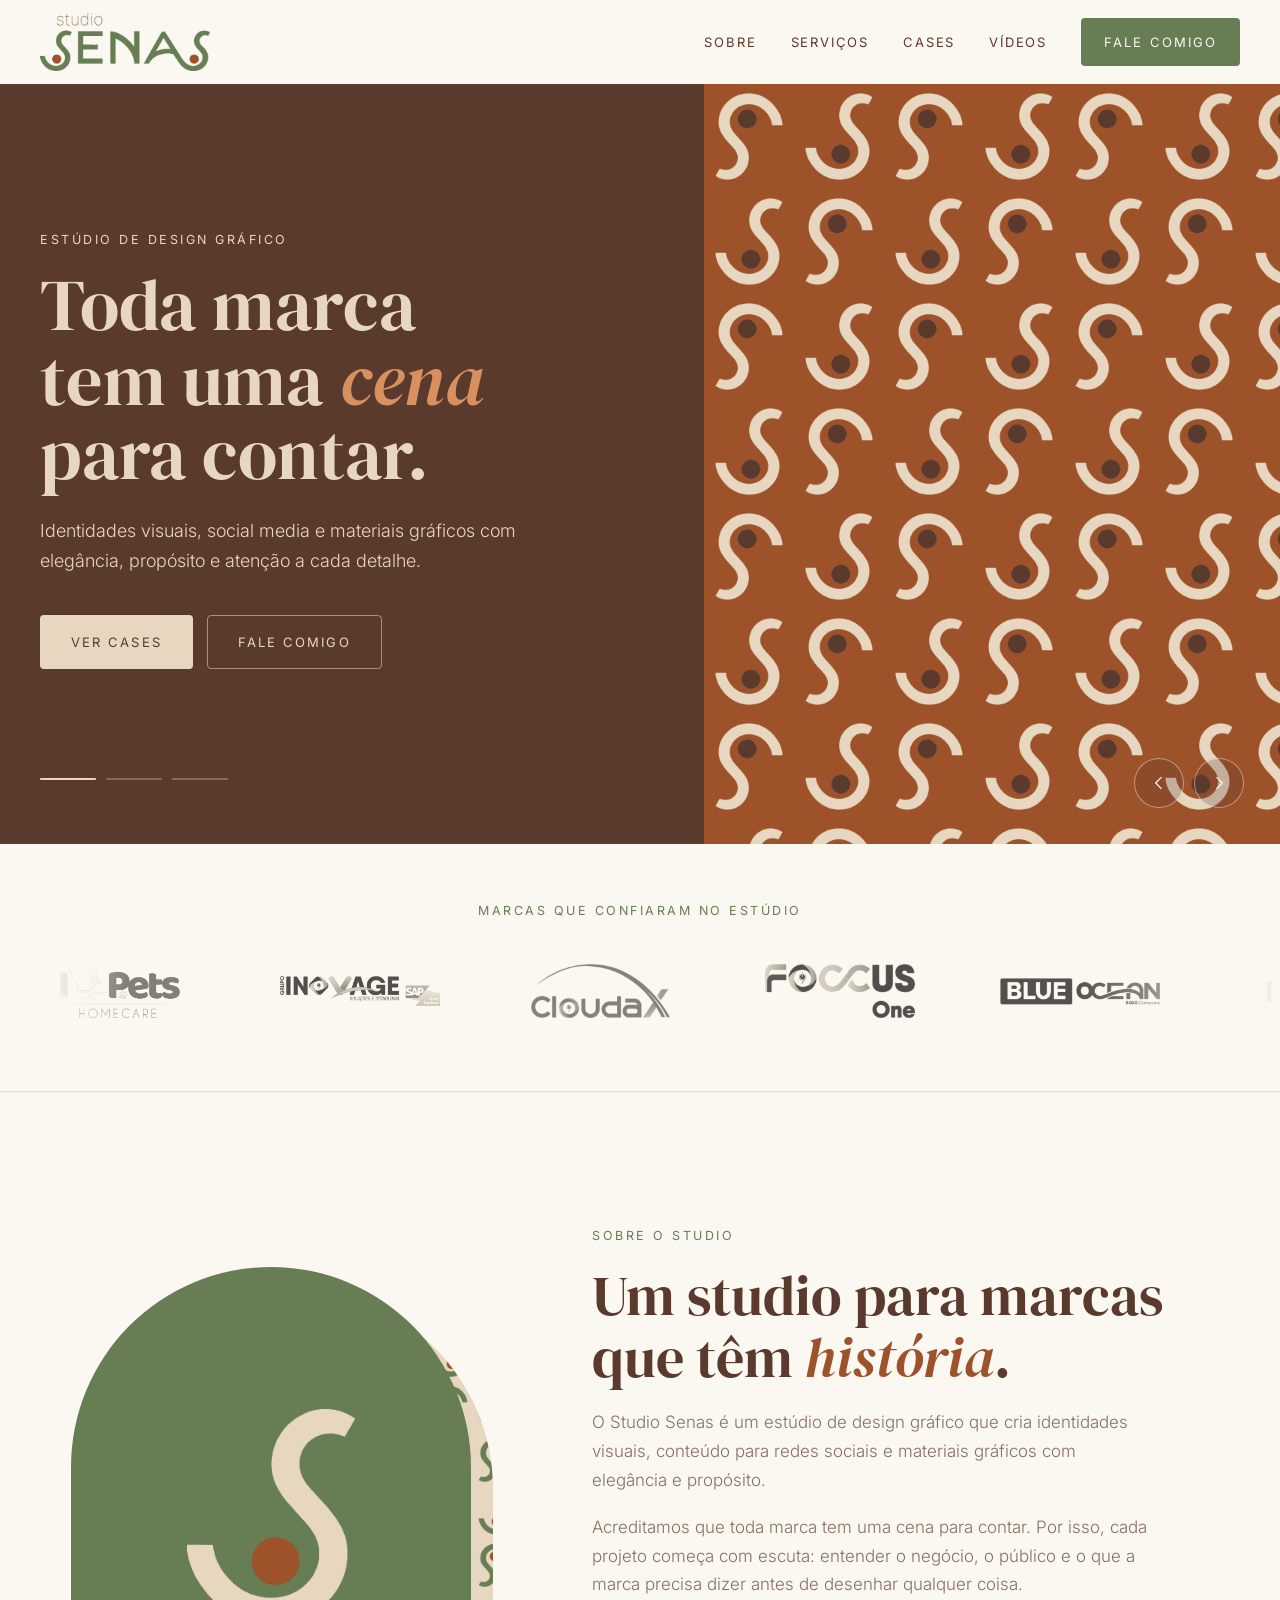
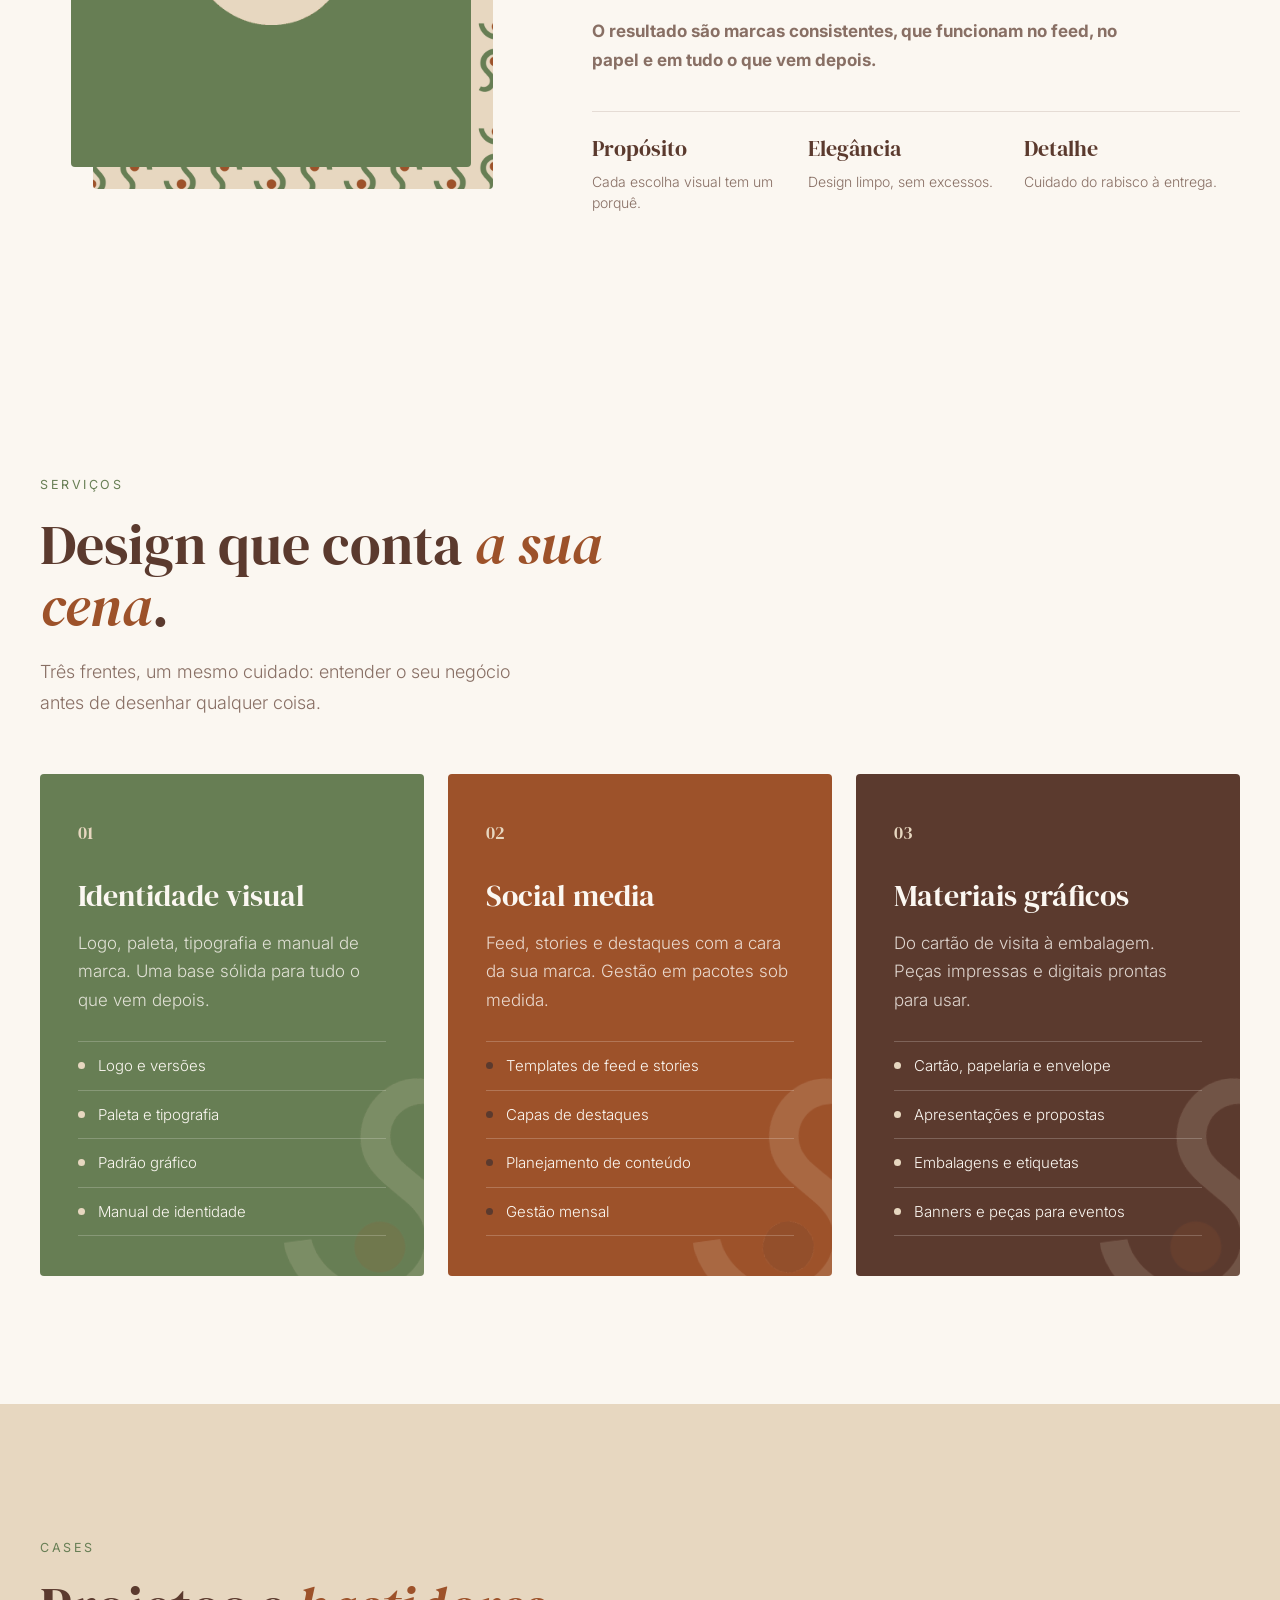
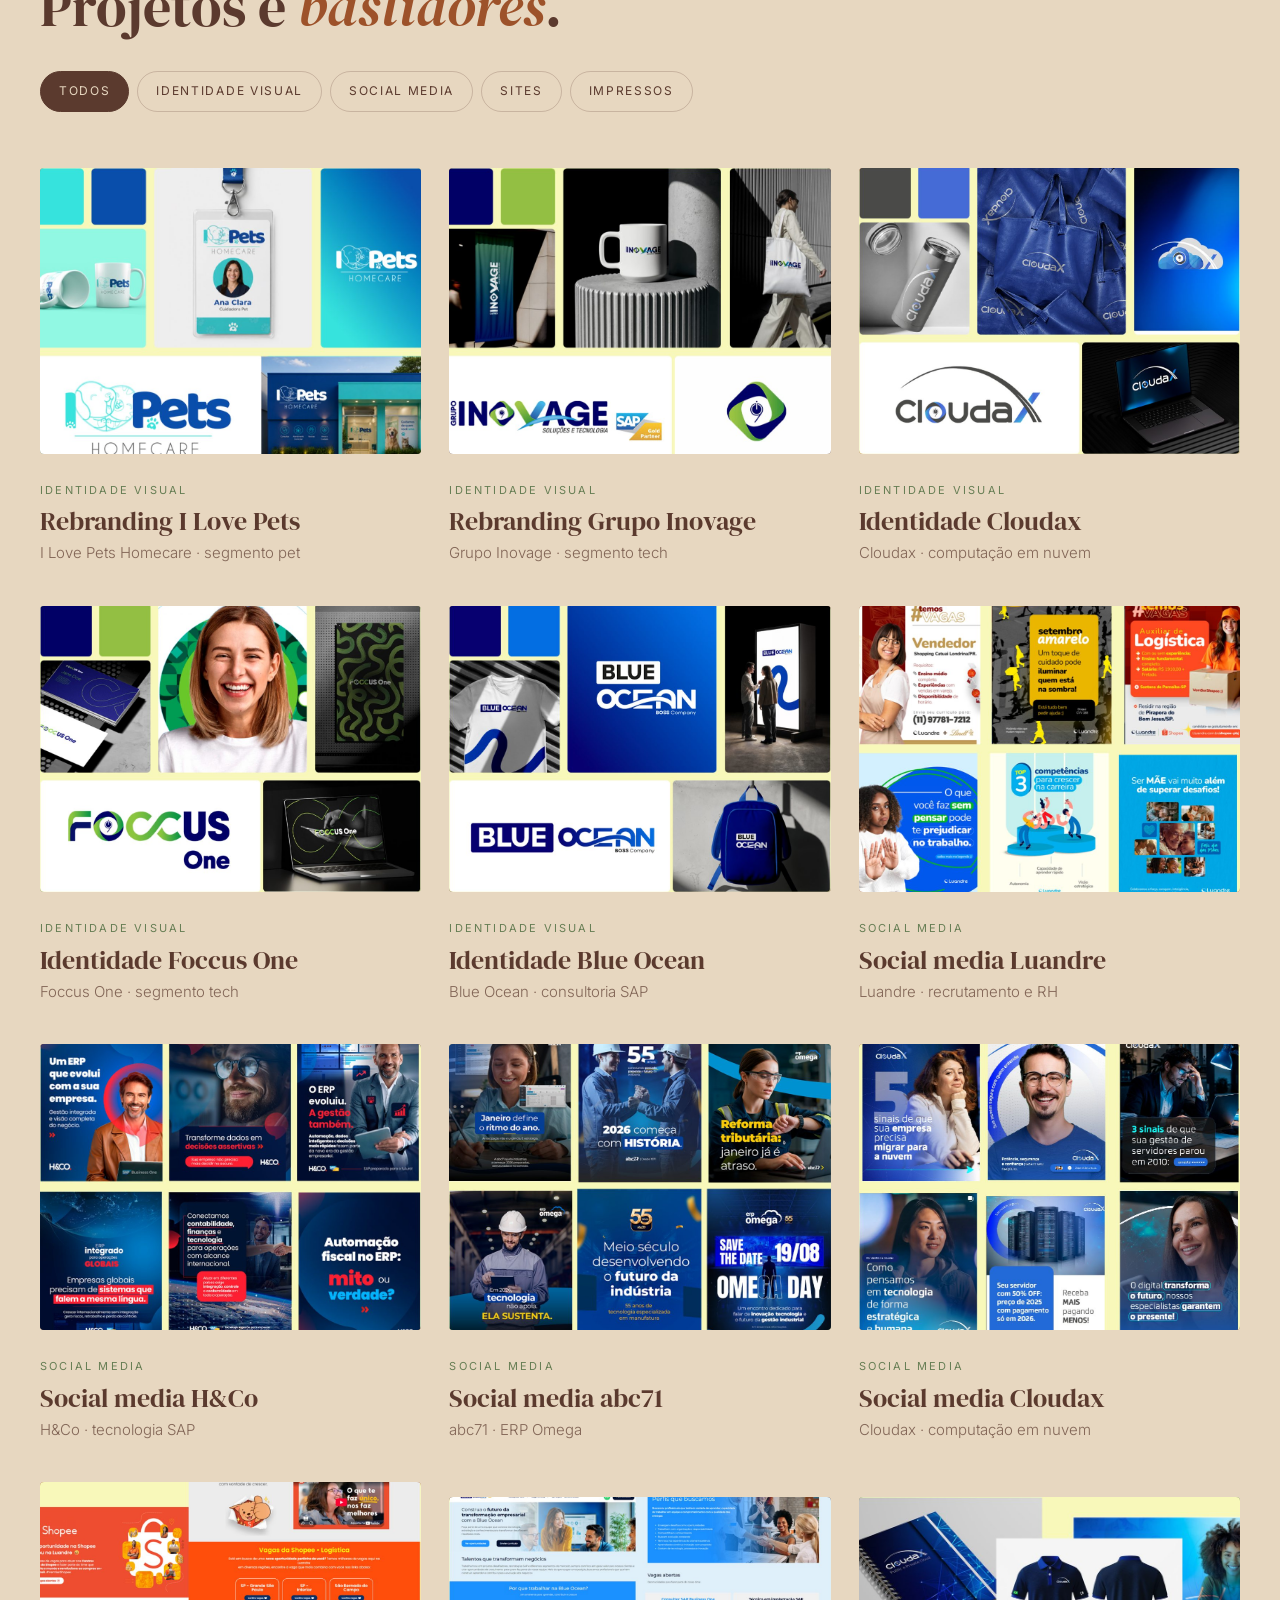
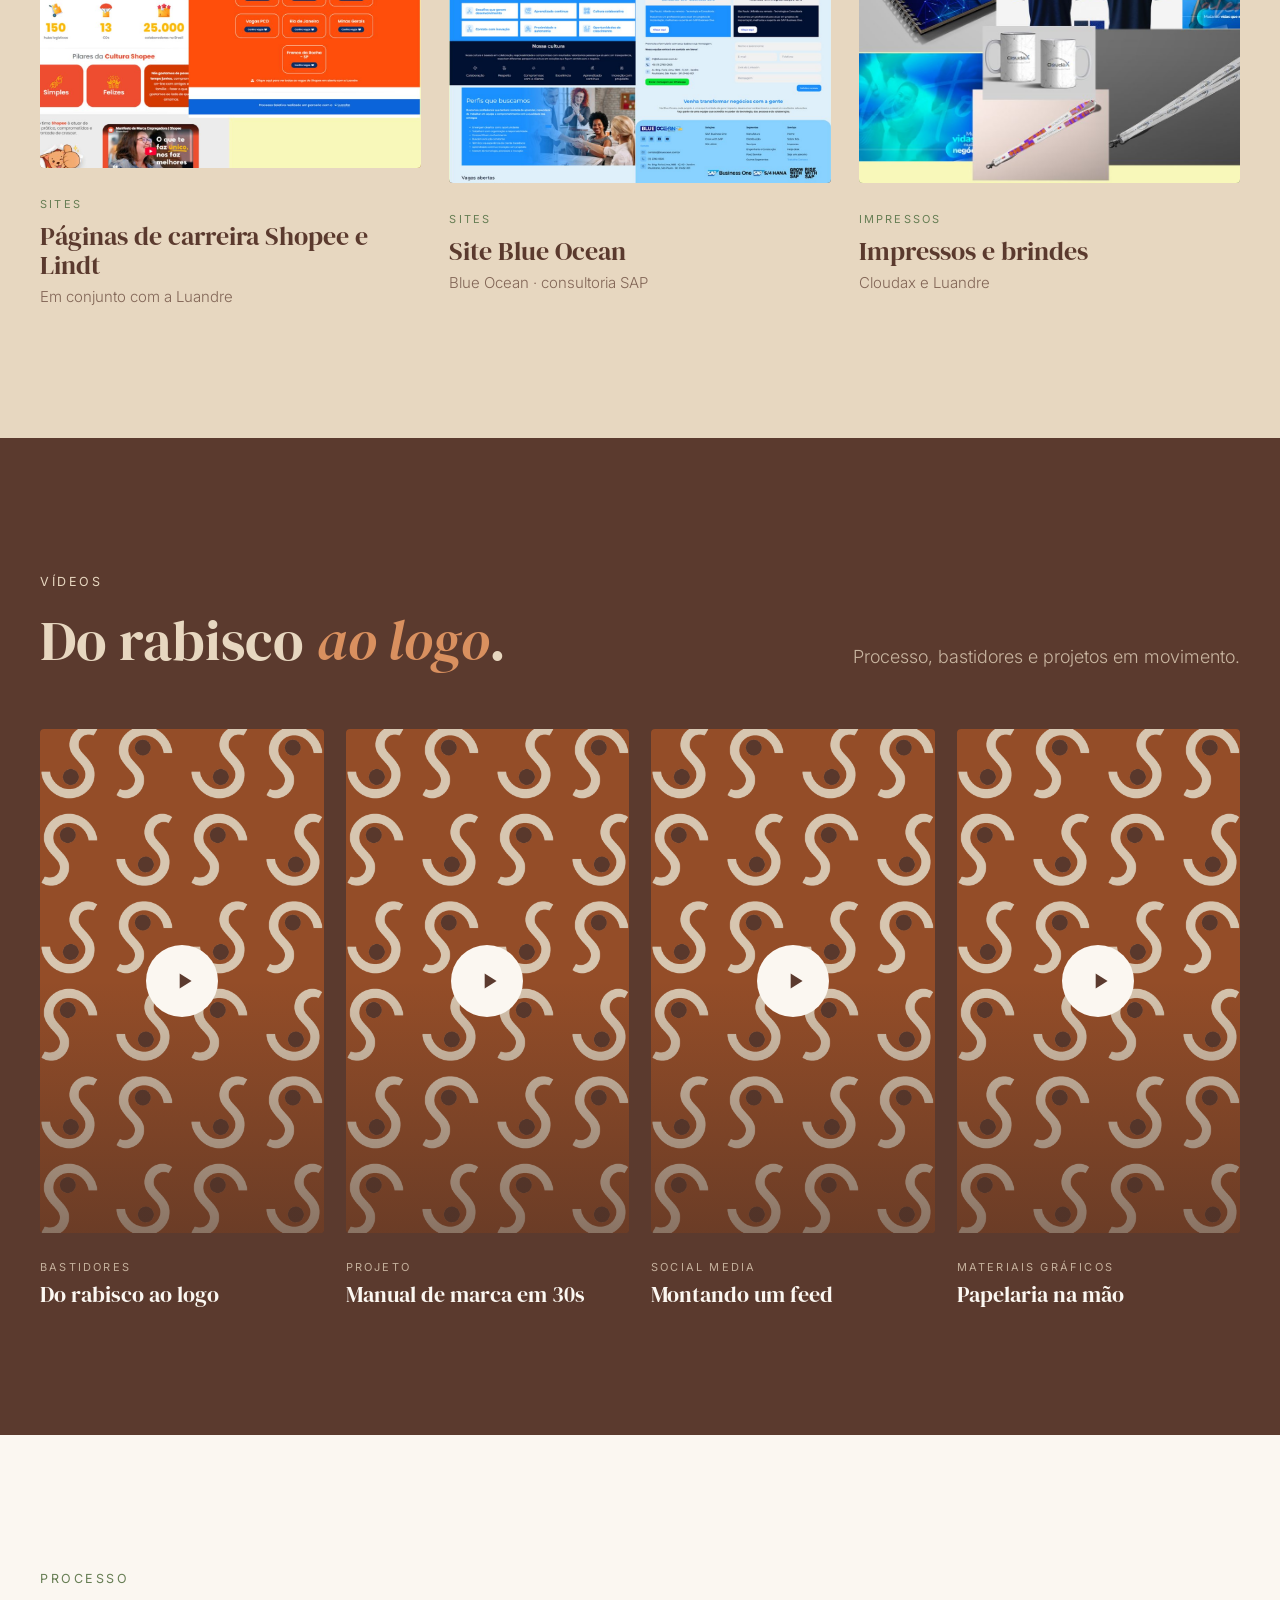
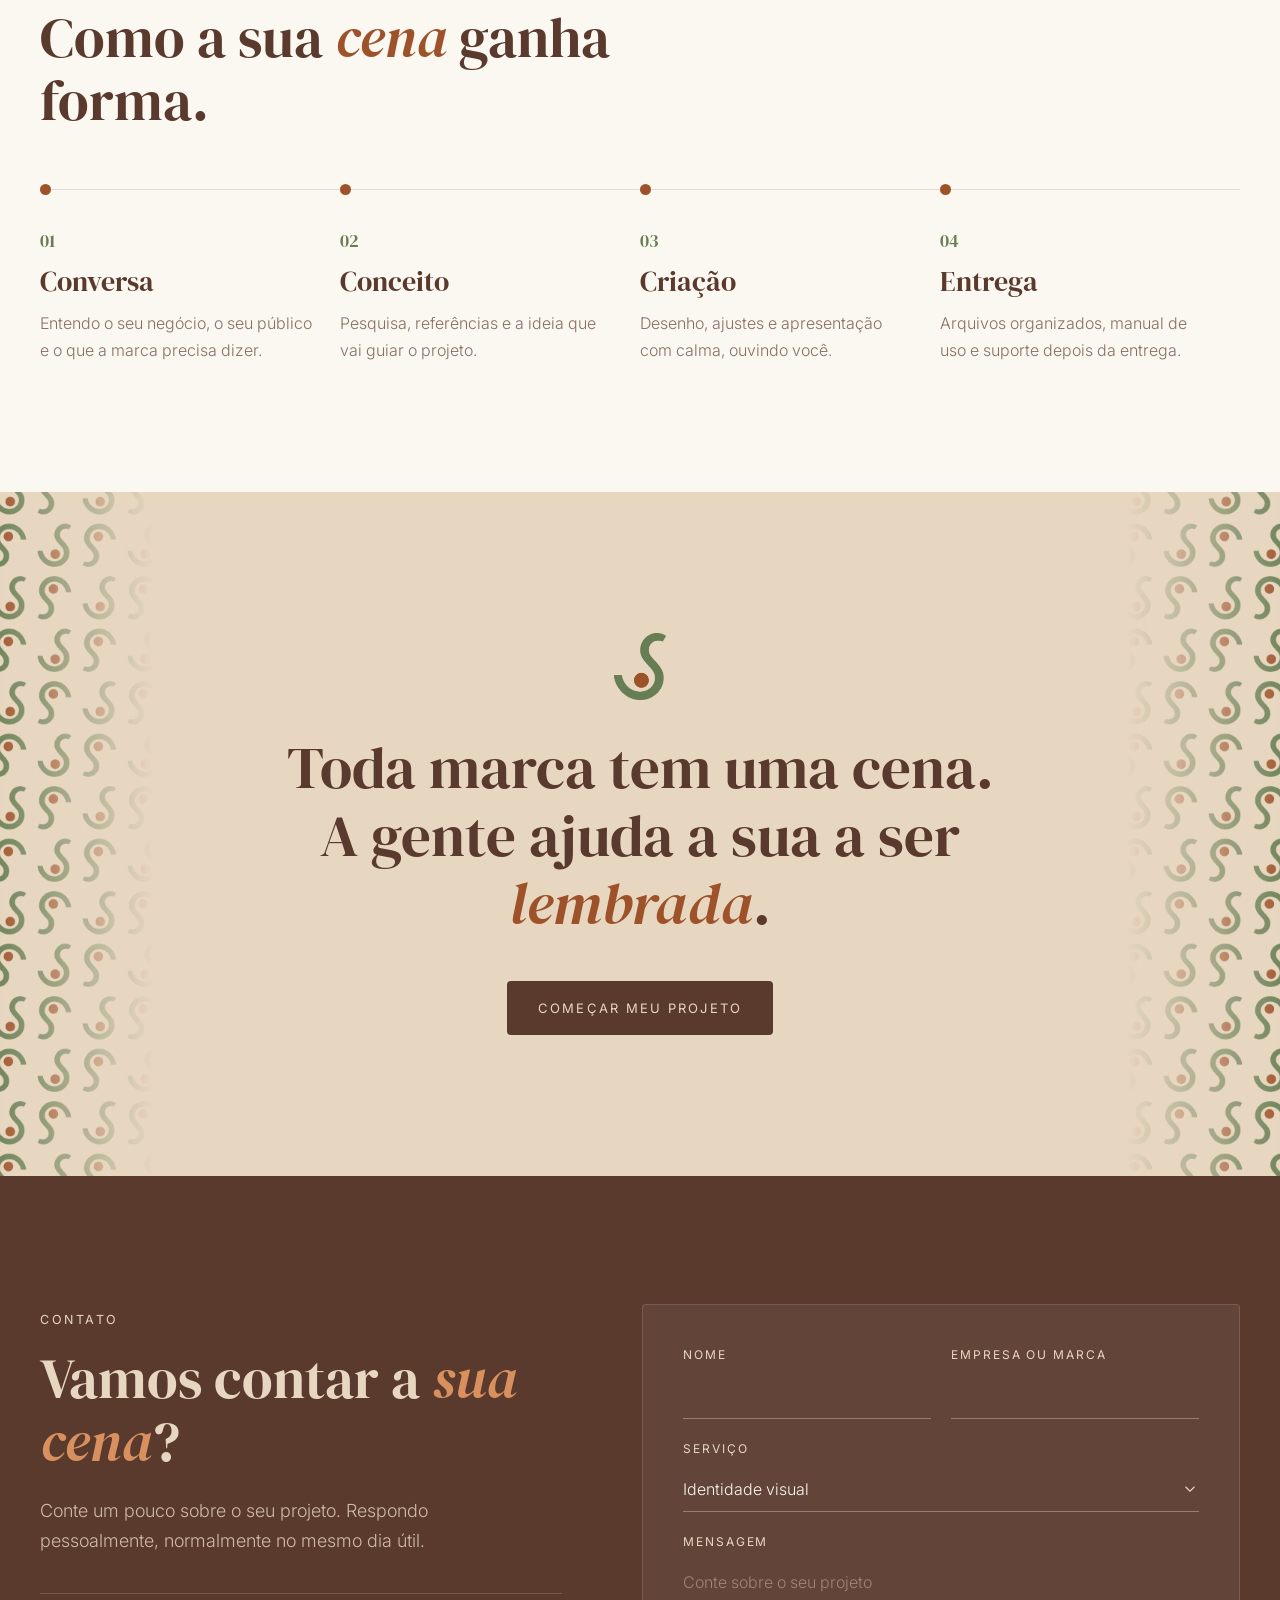
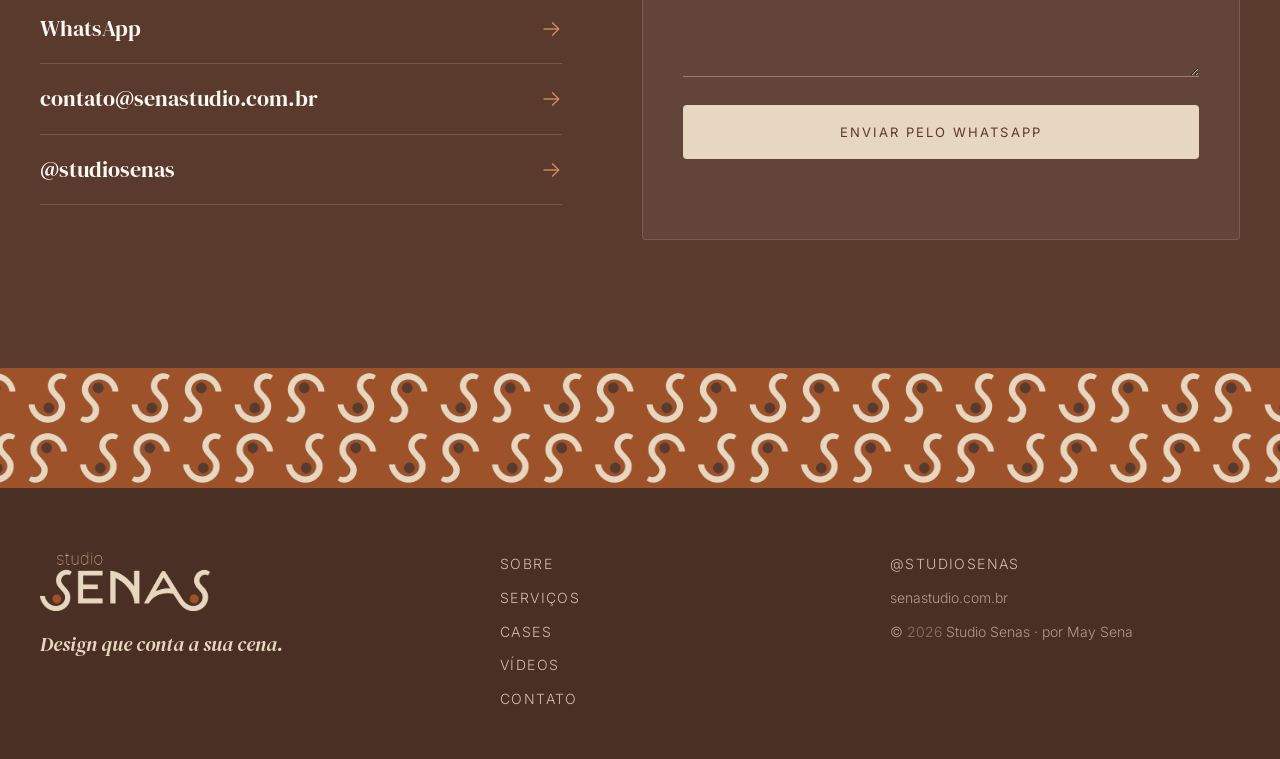
==== index.html @ 3d2cdf1f "Instala Google Tag Manager (GTM-TS42Q63D) Co-Authored-By: Claude Opus 5.5 <noreply@anthropic.com> Cl" ====
<!DOCTYPE html>
<html lang="pt-BR">
<head>
  <!-- Google Tag Manager -->
  <script>(function(w,d,s,l,i){w[l]=w[l]||[];w[l].push({'gtm.start':
  new Date().getTime(),event:'gtm.js'});var f=d.getElementsByTagName(s)[0],
  j=d.createElement(s),dl=l!='dataLayer'?'&l='+l:'';j.async=true;j.src=
  'https://www.googletagmanager.com/gtm.js?id='+i+dl;f.parentNode.insertBefore(j,f);
  })(window,document,'script','dataLayer','GTM-TS42Q63D');</script>
  <!-- End Google Tag Manager -->
  <meta charset="UTF-8">
  <meta name="viewport" content="width=device-width, initial-scale=1.0">
  <title>Studio Senas · Design que conta a sua cena</title>
  <meta name="description" content="Studio Senas é o estúdio de design gráfico de May Sena. Identidade visual, social media e materiais gráficos com elegância e propósito.">
  <meta property="og:title" content="Studio Senas · Design que conta a sua cena">
  <meta property="og:description" content="Identidade visual, social media e materiais gráficos com elegância e propósito.">
  <meta property="og:image" content="assets/img/logo.png">
  <link rel="icon" type="image/png" href="assets/img/favicon.png">
  <link rel="preconnect" href="https://fonts.googleapis.com">
  <link rel="preconnect" href="https://fonts.gstatic.com" crossorigin>
  <link href="https://fonts.googleapis.com/css2?family=DM+Serif+Display:ital@0;1&family=Inter:wght@300;400;500&display=swap" rel="stylesheet">
  <link rel="stylesheet" href="assets/css/style.css">
</head>
<body>
<!-- Google Tag Manager (noscript) -->
<noscript><iframe src="https://www.googletagmanager.com/ns.html?id=GTM-TS42Q63D"
height="0" width="0" style="display:none;visibility:hidden"></iframe></noscript>
<!-- End Google Tag Manager (noscript) -->

<!-- ============ CABEÇALHO ============ -->
<header class="header" id="topo">
  <div class="container header__inner">
    <a href="#inicio" class="header__logo" aria-label="Studio Senas, voltar ao início">
      <img src="assets/img/logo.png" alt="Studio Senas" width="170" height="59">
    </a>
    <nav class="nav" id="nav" aria-label="Menu principal">
      <a href="#sobre">Sobre</a>
      <a href="#servicos">Serviços</a>
      <a href="#cases">Cases</a>
      <a href="#videos">Vídeos</a>
      <a href="#contato" class="btn btn--oliva nav__cta">Fale comigo</a>
    </nav>
    <button class="menu-toggle" id="menuToggle" aria-label="Abrir menu" aria-expanded="false" aria-controls="nav">
      <span></span><span></span><span></span>
    </button>
  </div>
</header>

<main>

<!-- ============ BANNER ROTATIVO ============ -->
<section class="hero" id="inicio" aria-roledescription="carrossel" aria-label="Destaques">
  <div class="hero__track">

    <article class="slide slide--choco is-active" aria-roledescription="slide" aria-label="1 de 3">
      <div class="slide__content">
        <span class="label">Estúdio de design gráfico</span>
        <h1 class="slide__title">Toda marca tem uma <em>cena</em> para contar.</h1>
        <p class="slide__text">Identidades visuais, social media e materiais gráficos com elegância, propósito e atenção a cada detalhe.</p>
        <div class="slide__actions">
          <a href="#cases" class="btn btn--bege">Ver cases</a>
          <a href="#contato" class="btn btn--ghost-light">Fale comigo</a>
        </div>
      </div>
      <!-- Troque o painel por uma imagem: <div class="slide__media"><img src="assets/img/sua-foto.jpg" alt=""></div> -->
      <div class="slide__media slide__media--padrao-ferrugem" aria-hidden="true"></div>
    </article>

    <article class="slide slide--oliva" aria-roledescription="slide" aria-label="2 de 3">
      <div class="slide__content">
        <span class="label">Identidade visual</span>
        <h2 class="slide__title">Marcas com <em>propósito</em>, do rabisco ao logo.</h2>
        <p class="slide__text">Cada escolha visual existe para contar a história do seu negócio.</p>
        <div class="slide__actions">
          <a href="#servicos" class="btn btn--bege">Conheça os serviços</a>
        </div>
      </div>
      <div class="slide__media slide__media--padrao-bege" aria-hidden="true"></div>
    </article>

    <article class="slide slide--bege" aria-roledescription="slide" aria-label="3 de 3">
      <div class="slide__content">
        <span class="label">Agenda aberta</span>
        <h2 class="slide__title">Agenda aberta para <em>novos projetos</em>.</h2>
        <p class="slide__text">Identidade visual · social media · materiais gráficos.</p>
        <div class="slide__actions">
          <a href="#contato" class="btn btn--choco">Quero um orçamento</a>
        </div>
      </div>
      <div class="slide__media slide__media--simbolo" aria-hidden="true">
        <img src="assets/img/simbolo-negativo.png" alt="">
      </div>
    </article>

  </div>

  <button class="hero__arrow hero__arrow--prev" aria-label="Slide anterior">
    <svg viewBox="0 0 24 24"><path d="M15 5l-7 7 7 7"/></svg>
  </button>
  <button class="hero__arrow hero__arrow--next" aria-label="Próximo slide">
    <svg viewBox="0 0 24 24"><path d="M9 5l7 7-7 7"/></svg>
  </button>
  <div class="hero__dots" role="tablist" aria-label="Escolher slide"></div>
</section>

<!-- ============ LOGOS DE CLIENTES ============ -->
<section class="logos" id="clientes" aria-label="Clientes">
  <div class="container">
    <p class="label label--center">Marcas que confiaram no estúdio</p>
  </div>
  <div class="logos__marquee">
    <div class="logos__track" id="logosTrack"></div>
  </div>
</section>

<!-- ============ SOBRE ============ -->
<section class="section about" id="sobre">
  <div class="container about__inner">
    <figure class="about__visual" aria-hidden="true">
      <img src="assets/img/simbolo-negativo.png" alt="">
    </figure>
    <div class="about__text">
      <span class="label">Sobre o studio</span>
      <h2 class="section__title">Um studio para marcas que têm <em>história</em>.</h2>
      <p>O Studio Senas é um estúdio de design gráfico que cria identidades visuais, conteúdo para redes sociais e materiais gráficos com elegância e propósito.</p>
      <p>Acreditamos que toda marca tem uma cena para contar. Por isso, cada projeto começa com escuta: entender o negócio, o público e o que a marca precisa dizer antes de desenhar qualquer coisa.</p>
      <p><b>O resultado são marcas consistentes, que funcionam no feed, no papel e em tudo o que vem depois.</b></p>
      <ul class="about__facts">
        <li><strong>Propósito</strong><span>Cada escolha visual tem um porquê.</span></li>
        <li><strong>Elegância</strong><span>Design limpo, sem excessos.</span></li>
        <li><strong>Detalhe</strong><span>Cuidado do rabisco à entrega.</span></li>
      </ul>
    </div>
  </div>
</section>

<!-- ============ SERVIÇOS ============ -->
<section class="section" id="servicos">
  <div class="container">
    <header class="section__head">
      <span class="label">Serviços</span>
      <h2 class="section__title">Design que conta <em>a sua cena</em>.</h2>
      <p class="section__lead">Três frentes, um mesmo cuidado: entender o seu negócio antes de desenhar qualquer coisa.</p>
    </header>

    <div class="services">
      <article class="service service--oliva">
        <img class="service__symbol" src="assets/img/simbolo-negativo.png" alt="" aria-hidden="true">
        <span class="service__num">01</span>
        <h3>Identidade visual</h3>
        <p>Logo, paleta, tipografia e manual de marca. Uma base sólida para tudo o que vem depois.</p>
        <ul>
          <li>Logo e versões</li>
          <li>Paleta e tipografia</li>
          <li>Padrão gráfico</li>
          <li>Manual de identidade</li>
        </ul>
      </article>
      <article class="service service--ferrugem">
        <img class="service__symbol" src="assets/img/simbolo-ferrugem.png" alt="" aria-hidden="true">
        <span class="service__num">02</span>
        <h3>Social media</h3>
        <p>Feed, stories e destaques com a cara da sua marca. Gestão em pacotes sob medida.</p>
        <ul>
          <li>Templates de feed e stories</li>
          <li>Capas de destaques</li>
          <li>Planejamento de conteúdo</li>
          <li>Gestão mensal</li>
        </ul>
      </article>
      <article class="service service--choco">
        <img class="service__symbol" src="assets/img/simbolo-negativo.png" alt="" aria-hidden="true">
        <span class="service__num">03</span>
        <h3>Materiais gráficos</h3>
        <p>Do cartão de visita à embalagem. Peças impressas e digitais prontas para usar.</p>
        <ul>
          <li>Cartão, papelaria e envelope</li>
          <li>Apresentações e propostas</li>
          <li>Embalagens e etiquetas</li>
          <li>Banners e peças para eventos</li>
        </ul>
      </article>
    </div>
  </div>
</section>

<!-- ============ CASES ============ -->
<section class="section section--bege" id="cases">
  <div class="container">
    <header class="section__head section__head--split">
      <div>
        <span class="label">Cases</span>
        <h2 class="section__title">Projetos e <em>bastidores</em>.</h2>
      </div>
      <div class="filters" id="caseFilters" role="tablist" aria-label="Filtrar cases"></div>
    </header>
    <div class="cases" id="casesGrid"></div>
  </div>
</section>

<!-- ============ VÍDEOS ============ -->
<section class="section section--choco" id="videos">
  <div class="container">
    <header class="section__head section__head--split">
      <div>
        <span class="label label--light">Vídeos</span>
        <h2 class="section__title">Do rabisco <em>ao logo</em>.</h2>
      </div>
      <p class="section__lead">Processo, bastidores e projetos em movimento.</p>
    </header>
    <div class="videos" id="videosGrid"></div>
  </div>
</section>

<!-- ============ PROCESSO ============ -->
<section class="section" id="processo">
  <div class="container">
    <header class="section__head">
      <span class="label">Processo</span>
      <h2 class="section__title">Como a sua <em>cena</em> ganha forma.</h2>
    </header>
    <ol class="steps">
      <li><span>01</span><h3>Conversa</h3><p>Entendo o seu negócio, o seu público e o que a marca precisa dizer.</p></li>
      <li><span>02</span><h3>Conceito</h3><p>Pesquisa, referências e a ideia que vai guiar o projeto.</p></li>
      <li><span>03</span><h3>Criação</h3><p>Desenho, ajustes e apresentação com calma, ouvindo você.</p></li>
      <li><span>04</span><h3>Entrega</h3><p>Arquivos organizados, manual de uso e suporte depois da entrega.</p></li>
    </ol>
  </div>
</section>

<!-- ============ MANIFESTO ============ -->
<!-- Depoimentos: quando tiver, preencha DEPOIMENTOS em conteudo.js e peça para reativar a seção. -->
<section class="manifesto" id="manifesto">
  <div class="container manifesto__inner">
    <img class="manifesto__symbol" src="assets/img/simbolo.png" alt="" aria-hidden="true">
    <p class="manifesto__quote">Toda marca tem uma cena.<br>A gente ajuda a sua a ser <em>lembrada</em>.</p>
    <a href="#contato" class="btn btn--choco">Começar meu projeto</a>
  </div>
</section>

<!-- ============ CONTATO ============ -->
<section class="contact" id="contato">
  <div class="container contact__inner">
    <div class="contact__text">
      <span class="label label--light">Contato</span>
      <h2 class="section__title">Vamos contar a <em>sua cena</em>?</h2>
      <p>Conte um pouco sobre o seu projeto. Respondo pessoalmente, normalmente no mesmo dia útil.</p>
      <ul class="contact__list">
        <li><a href="#" data-whatsapp-link>WhatsApp</a></li>
        <li><a href="mailto:contato@senastudio.com.br">contato@senastudio.com.br</a></li>
        <li><a href="https://instagram.com/studiosenas" target="_blank" rel="noopener">@studiosenas</a></li>
      </ul>
    </div>
    <form class="form" id="contactForm" novalidate>
      <div class="form__row">
        <label>Nome<input type="text" name="nome" required autocomplete="name"></label>
        <label>Empresa ou marca<input type="text" name="empresa" autocomplete="organization"></label>
      </div>
      <label>Serviço
        <select name="servico">
          <option>Identidade visual</option>
          <option>Social media</option>
          <option>Materiais gráficos</option>
          <option>Ainda não sei</option>
        </select>
      </label>
      <label>Mensagem<textarea name="mensagem" rows="4" required placeholder="Conte sobre o seu projeto"></textarea></label>
      <button type="submit" class="btn btn--bege btn--full">Enviar pelo WhatsApp</button>
      <p class="form__note" id="formNote" role="status"></p>
    </form>
  </div>
</section>

</main>

<div class="pattern-band" aria-hidden="true"></div>

<!-- ============ RODAPÉ ============ -->
<footer class="footer">
  <div class="container footer__inner">
    <div class="footer__brand">
      <img src="assets/img/logo-negativo.png" alt="Studio Senas" width="170" height="59">
      <p><em>Design que conta a sua cena.</em></p>
    </div>
    <nav class="footer__nav" aria-label="Rodapé">
      <a href="#sobre">Sobre</a>
      <a href="#servicos">Serviços</a>
      <a href="#cases">Cases</a>
      <a href="#videos">Vídeos</a>
      <a href="#contato">Contato</a>
    </nav>
    <div class="footer__info">
      <a href="https://instagram.com/studiosenas" target="_blank" rel="noopener">@studiosenas</a>
      <span>senastudio.com.br</span>
      <span>© <span id="ano">2026</span> Studio Senas · por May Sena</span>
    </div>
  </div>
</footer>

<!-- Botão flutuante -->
<a href="#" class="float-wa" data-whatsapp-link aria-label="Conversar pelo WhatsApp">
  <svg viewBox="0 0 24 24"><path d="M4 20l1.3-3.9A8 8 0 1 1 8 19.1L4 20z"/></svg>
</a>

<!-- Modal (cases e vídeos) -->
<div class="modal" id="modal" aria-hidden="true" role="dialog" aria-modal="true" aria-labelledby="modalTitle">
  <div class="modal__backdrop" data-close></div>
  <div class="modal__box" id="modalBox">
    <button class="modal__close" data-close aria-label="Fechar">
      <svg viewBox="0 0 24 24"><path d="M6 6l12 12M18 6L6 18"/></svg>
    </button>
    <div class="modal__body" id="modalBody"></div>
  </div>
</div>

<script src="assets/js/conteudo.js"></script>
<script src="assets/js/main.js"></script>
</body>
</html>
---- assets/css/style.css ----
/* ==========================================================
   STUDIO SENAS · estilos
   Paleta e tipografia do manual de identidade visual
   ========================================================== */
:root {
  --oliva: #677E54;
  --oliva-esc: #566b45;
  --choco: #5B3A2E;
  --choco-esc: #4a2f25;
  --bege: #E7D7C0;
  --ferrugem: #9D522A;
  --offwhite: #FBF7F1;
  --texto: #5B3A2E;
  --texto-suave: rgba(91, 58, 46, .72);
  --linha: rgba(91, 58, 46, .14);

  --serif: 'DM Serif Display', Georgia, serif;
  --sans: 'Inter', Helvetica, Arial, sans-serif;

  --header-h: 84px;
  --radius: 4px;
  --ease: cubic-bezier(.22, .61, .36, 1);
}

*, *::before, *::after { box-sizing: border-box; }
html { scroll-behavior: smooth; scroll-padding-top: var(--header-h); }
@media (prefers-reduced-motion: reduce) { html { scroll-behavior: auto; } }

body {
  margin: 0;
  font-family: var(--sans);
  font-weight: 300;
  font-size: 17px;
  line-height: 1.7;
  color: var(--texto);
  background: var(--offwhite);
  -webkit-font-smoothing: antialiased;
}
body.menu-open, body.modal-open { overflow: hidden; }

img { max-width: 100%; display: block; }
a { color: inherit; }
button { font: inherit; color: inherit; cursor: pointer; }
h1, h2, h3, h4 { font-family: var(--serif); font-weight: 400; line-height: 1.12; margin: 0; }
em { font-family: var(--serif); font-style: italic; }
p { margin: 0; }
:focus-visible { outline: 2px solid var(--ferrugem); outline-offset: 3px; }

.container { width: min(1200px, 100% - 48px); margin-inline: auto; }

/* ---------- Rótulo ---------- */
.label {
  display: inline-block;
  font-family: var(--sans);
  font-weight: 400;
  font-size: 12.5px;
  letter-spacing: .2em;
  text-transform: uppercase;
  color: var(--oliva);
  margin-bottom: 18px;
}
.label--light { color: var(--bege); }
.label--center { display: block; text-align: center; }

/* ---------- Botões ---------- */
.btn {
  display: inline-flex; align-items: center; justify-content: center; gap: 8px;
  padding: 15px 30px;
  border: 1px solid transparent;
  border-radius: var(--radius);
  font-family: var(--sans); font-weight: 400; font-size: 13px;
  letter-spacing: .16em; text-transform: uppercase; text-decoration: none;
  transition: background .25s var(--ease), color .25s var(--ease), border-color .25s var(--ease), transform .25s var(--ease);
  white-space: nowrap;
}
.btn:hover { transform: translateY(-2px); }
.btn--oliva { background: var(--oliva); color: var(--offwhite); }
.btn--oliva:hover { background: var(--oliva-esc); }
.btn--bege { background: var(--bege); color: var(--choco); }
.btn--bege:hover { background: var(--offwhite); }
.btn--choco { background: var(--choco); color: var(--bege); }
.btn--choco:hover { background: var(--choco-esc); }
.btn--ghost-light { border-color: rgba(231, 215, 192, .55); color: var(--bege); background: transparent; }
.btn--ghost-light:hover { border-color: var(--bege); background: rgba(231, 215, 192, .08); }
.btn--line { border-color: var(--linha); background: transparent; color: var(--choco); }
.btn--line:hover { border-color: var(--choco); }
.btn--full { width: 100%; }

.round-btn {
  width: 50px; height: 50px; border-radius: 50%;
  border: 1px solid var(--linha); background: transparent;
  display: grid; place-items: center;
  transition: background .25s, border-color .25s, color .25s;
}
.round-btn svg { width: 20px; height: 20px; fill: none; stroke: currentColor; stroke-width: 1.5; }
.round-btn:hover { background: var(--choco); color: var(--bege); border-color: var(--choco); }

/* ==========================================================
   CABEÇALHO
   ========================================================== */
.header {
  position: sticky; top: 0; z-index: 50;
  background: rgba(251, 247, 241, .94);
  backdrop-filter: blur(10px);
  -webkit-backdrop-filter: blur(10px);
  transition: box-shadow .3s var(--ease);
}
.header.is-scrolled { box-shadow: 0 1px 0 var(--linha); }
.header__inner { height: var(--header-h); display: flex; align-items: center; justify-content: space-between; gap: 24px; }
.header__logo img { width: 170px; height: auto; }

.nav { display: flex; align-items: center; gap: 34px; }
.nav a:not(.btn) {
  font-size: 13px; font-weight: 400; letter-spacing: .14em; text-transform: uppercase;
  text-decoration: none; position: relative; padding: 6px 0;
}
.nav a:not(.btn)::after {
  content: ''; position: absolute; left: 50%; bottom: -2px;
  width: 6px; height: 6px; border-radius: 50%; background: var(--ferrugem);
  transform: translateX(-50%) scale(0); transition: transform .3s var(--ease);
}
.nav a:not(.btn):hover::after, .nav a.is-active::after { transform: translateX(-50%) scale(1); }
.nav__cta { padding: 12px 22px; }

.menu-toggle {
  display: none; width: 44px; height: 44px; border: 0; background: transparent;
  position: relative; z-index: 60;
}
.menu-toggle span {
  position: absolute; left: 10px; right: 10px; height: 1.5px; background: var(--choco);
  transition: transform .3s var(--ease), opacity .2s;
}
.menu-toggle span:nth-child(1) { top: 15px; }
.menu-toggle span:nth-child(2) { top: 21px; }
.menu-toggle span:nth-child(3) { top: 27px; }
.menu-open .menu-toggle span { background: var(--bege); }
.menu-open .menu-toggle span:nth-child(1) { transform: translateY(6px) rotate(45deg); }
.menu-open .menu-toggle span:nth-child(2) { opacity: 0; }
.menu-open .menu-toggle span:nth-child(3) { transform: translateY(-6px) rotate(-45deg); }

@media (max-width: 960px) {
  .header { backdrop-filter: none; -webkit-backdrop-filter: none; background: var(--offwhite); }
  .header__logo img { width: 150px; }
  .menu-toggle { display: block; }
  .nav {
    position: fixed; inset: 0; z-index: 55;
    flex-direction: column; justify-content: center; gap: 26px;
    background: var(--choco);
    opacity: 0; visibility: hidden; transition: opacity .35s var(--ease), visibility .35s;
  }
  .nav a:not(.btn) { color: var(--bege); font-family: var(--serif); font-size: 32px; letter-spacing: 0; text-transform: none; }
  .nav__cta { margin-top: 12px; background: var(--bege); color: var(--choco); }
  .menu-open .nav { opacity: 1; visibility: visible; }
}

/* ==========================================================
   BANNER ROTATIVO
   ========================================================== */
.hero {
  position: relative;
  height: clamp(560px, calc(100vh - var(--header-h)), 760px);
  overflow: hidden;
  background: var(--choco);
}
.hero__track { position: relative; height: 100%; }

.slide {
  position: absolute; inset: 0;
  display: grid; grid-template-columns: 1.1fr .9fr;
  opacity: 0; visibility: hidden;
  transition: opacity .9s var(--ease), visibility .9s;
}
.slide.is-active { opacity: 1; visibility: visible; z-index: 1; }
.slide--choco { background: var(--choco); color: var(--bege); }
.slide--oliva { background: var(--oliva); color: var(--offwhite); }
.slide--bege { background: var(--bege); color: var(--choco); }

.slide__content {
  display: flex; flex-direction: column; justify-content: center;
  padding: 60px max(24px, calc((100vw - 1200px) / 2)) 90px;
  padding-right: 56px;
}
.slide--choco .label, .slide--oliva .label { color: var(--bege); }
.slide--bege .label { color: var(--ferrugem); }

.slide__title { font-size: clamp(42px, 5.6vw, 76px); line-height: 1.04; max-width: 13ch; }
.slide--choco .slide__title em { color: #d9905f; }
.slide--oliva .slide__title em { color: var(--bege); }
.slide--bege .slide__title em { color: var(--ferrugem); }
.slide__text { margin-top: 24px; max-width: 44ch; font-size: 18px; opacity: .88; }
.slide__actions { display: flex; flex-wrap: wrap; gap: 14px; margin-top: 38px; }

/* animação do texto ao entrar */
.slide .slide__content > * { opacity: 0; transform: translateY(18px); transition: opacity .7s var(--ease), transform .7s var(--ease); }
.slide.is-active .slide__content > * { opacity: 1; transform: none; }
.slide.is-active .slide__content > *:nth-child(2) { transition-delay: .12s; }
.slide.is-active .slide__content > *:nth-child(3) { transition-delay: .22s; }
.slide.is-active .slide__content > *:nth-child(4) { transition-delay: .32s; }

.slide__media { position: relative; overflow: hidden; }
.slide__media img { width: 100%; height: 100%; object-fit: cover; }
.slide__media--padrao-ferrugem,
.slide__media--padrao-bege { background-size: 180px auto; background-repeat: repeat; }
.slide__media--padrao-ferrugem { background-image: url(../img/padrao-ferrugem.png); background-color: var(--ferrugem); }
.slide__media--padrao-bege { background-image: url(../img/padrao-bege.png); background-color: var(--bege); }
.slide.is-active .slide__media--padrao-ferrugem,
.slide.is-active .slide__media--padrao-bege { animation: drift 40s linear infinite; }
@keyframes drift { to { background-position: 180px 210px; } }

.slide__media--simbolo { background: var(--choco); display: grid; place-items: center; }
.slide__media--simbolo img { width: auto; height: 58%; object-fit: contain; transform: scale(.92); transition: transform 1.4s var(--ease); }
.slide.is-active .slide__media--simbolo img { transform: none; }

.hero__arrow {
  position: absolute; bottom: 36px; z-index: 5;
  width: 50px; height: 50px; border-radius: 50%;
  border: 1px solid rgba(251, 247, 241, .45);
  background: rgba(91, 58, 46, .25);
  display: grid; place-items: center; color: var(--offwhite);
  transition: background .25s, border-color .25s;
}
.hero__arrow svg { width: 20px; height: 20px; fill: none; stroke: currentColor; stroke-width: 1.5; }
.hero__arrow:hover { background: var(--choco); border-color: var(--choco); }
.hero__arrow--prev { right: 96px; }
.hero__arrow--next { right: 36px; }

.hero__dots {
  position: absolute; z-index: 5; bottom: 58px;
  left: max(24px, calc((100vw - 1200px) / 2));
  display: flex; gap: 10px;
}
.hero__dot {
  width: 56px; height: 14px; padding: 0; border: 0; background: transparent; position: relative;
}
.hero__dot::before, .hero__dot span {
  content: ''; position: absolute; left: 0; top: 6px; height: 2px; border-radius: 2px;
}
.hero__dot::before { right: 0; background: currentColor; opacity: .3; }
.hero__dot span { width: 0; background: currentColor; }
.hero__dot.is-active span { animation: fill 6.5s linear forwards; }
.hero.is-paused .hero__dot.is-active span { animation-play-state: paused; }
@keyframes fill { to { width: 100%; } }
@media (prefers-reduced-motion: reduce) { .hero__dot.is-active span { animation: none; width: 100%; } }
.hero__dots { color: var(--bege); }
.hero:has(.slide--bege.is-active) .hero__dots { color: var(--choco); }

@media (max-width: 860px) {
  .hero { height: auto; min-height: 640px; }
  .hero__track { height: 640px; }
  .slide { grid-template-columns: 1fr; grid-template-rows: 1fr 150px; }
  .slide__content { padding: 48px 24px 84px; }
  .slide__media--padrao-ferrugem, .slide__media--padrao-bege { background-size: 110px auto; }
  .hero__dots { bottom: 182px; left: 24px; }
  .hero__arrow { display: none; }
}

/* ==========================================================
   LOGOS
   ========================================================== */
.logos { padding: 56px 0 60px; border-bottom: 1px solid var(--linha); }
.logos .label { margin-bottom: 30px; }
.logos__marquee {
  overflow: hidden;
  -webkit-mask-image: linear-gradient(90deg, transparent, #000 10%, #000 90%, transparent);
  mask-image: linear-gradient(90deg, transparent, #000 10%, #000 90%, transparent);
}
.logos__track { display: flex; width: max-content; animation: marquee 38s linear infinite; }
.logos__marquee:hover .logos__track { animation-play-state: paused; }
@keyframes marquee { to { transform: translateX(-50%); } }
@media (prefers-reduced-motion: reduce) { .logos__track { animation: none; flex-wrap: wrap; justify-content: center; width: auto; } }
.logos__item {
  flex: 0 0 auto; width: 200px; height: 80px; margin: 0 20px;
  display: grid; place-items: center;
}
.logos__item img { max-height: 54px; max-width: 160px; object-fit: contain; filter: grayscale(1) sepia(.35); opacity: .7; transition: filter .3s, opacity .3s; }
.logos__item:hover img { filter: none; opacity: 1; }
.logos__item--text {
  font-family: var(--serif); font-size: 30px; color: var(--choco); opacity: .62;
  transition: opacity .3s;
}
.logos__item--text:hover { opacity: 1; }

/* ==========================================================
   SEÇÕES
   ========================================================== */
.section { padding: clamp(80px, 10vw, 130px) 0; }
.section--bege { background: var(--bege); }
.section--choco { background: var(--choco); color: var(--bege); }
.section--offwhite { background: var(--offwhite); }

.section__head { margin-bottom: 56px; max-width: 680px; }
.section__head--split { max-width: none; display: flex; align-items: flex-end; justify-content: space-between; gap: 32px; flex-wrap: wrap; }
.section__title { font-size: clamp(36px, 4.4vw, 56px); }
.section__title em { color: var(--ferrugem); }
.section--choco .section__title em, .contact .section__title em { color: #d9905f; }
.section__lead { margin-top: 18px; font-size: 18px; color: var(--texto-suave); max-width: 46ch; }
.section--choco .section__lead { color: rgba(231, 215, 192, .78); margin-top: 0; }

/* ---------- Serviços ---------- */
.services { display: grid; grid-template-columns: repeat(3, 1fr); gap: 24px; }
.service {
  background: #fff; border: 1px solid var(--linha); border-radius: var(--radius);
  padding: 44px 38px 40px; position: relative;
  transition: transform .4s var(--ease), box-shadow .4s var(--ease);
}
.service:hover { transform: translateY(-6px); box-shadow: 0 24px 50px -30px rgba(91, 58, 46, .45); }
.service__num { font-family: var(--serif); font-size: 18px; color: var(--ferrugem); display: block; margin-bottom: 30px; }
.service h3 { font-size: 30px; margin-bottom: 16px; }
.service p { color: var(--texto-suave); }
.service ul { list-style: none; padding: 0; margin: 26px 0 0; border-top: 1px solid var(--linha); }
.service li { padding: 11px 0 11px 20px; border-bottom: 1px solid var(--linha); font-size: 15px; position: relative; }
.service li::before { content: ''; position: absolute; left: 0; top: 50%; width: 7px; height: 7px; margin-top: -3.5px; border-radius: 50%; background: var(--oliva); }

/* cores por serviço */
.service { border: 0; overflow: hidden; isolation: isolate; color: var(--offwhite); }
.service > *:not(.service__symbol) { position: relative; z-index: 1; }
.service--oliva { background: var(--oliva); }
.service--ferrugem { background: var(--ferrugem); }
.service--choco { background: var(--choco); }
.service__symbol {
  position: absolute; right: -34px; bottom: -40px; height: 230px; width: auto;
  opacity: .16; transform: rotate(-8deg); transition: transform .8s var(--ease), opacity .5s;
}
.service:hover .service__symbol { transform: rotate(4deg) scale(1.06); opacity: .26; }
.service .service__num { color: var(--bege); }
.service h3 { color: var(--offwhite); }
.service p { color: rgba(251, 247, 241, .82); }
.service ul { border-top-color: rgba(251, 247, 241, .22); }
.service li { border-bottom-color: rgba(251, 247, 241, .22); }
.service--oliva li::before, .service--choco li::before { background: var(--bege); }
.service--ferrugem li::before { background: var(--choco); }
.service:hover { box-shadow: 0 28px 60px -30px rgba(74, 47, 37, .7); }
@media (max-width: 960px) { .services { grid-template-columns: 1fr; } }

/* ---------- Cases ---------- */
.filters { display: flex; flex-wrap: wrap; gap: 8px; }
.filter {
  border: 1px solid rgba(91, 58, 46, .22); background: transparent; border-radius: 40px;
  padding: 9px 18px; font-size: 12px; letter-spacing: .14em; text-transform: uppercase; font-weight: 400;
  transition: background .25s, color .25s, border-color .25s;
}
.filter:hover { border-color: var(--choco); }
.filter.is-active { background: var(--choco); border-color: var(--choco); color: var(--bege); }

.cases { display: grid; grid-template-columns: repeat(3, 1fr); gap: 40px 28px; }
.case { border: 0; background: transparent; padding: 0; text-align: left; display: block; }
.case.is-hidden { display: none; }
.case__cover {
  position: relative; aspect-ratio: 4 / 3; overflow: hidden; border-radius: var(--radius);
  display: grid; place-items: center;
}
.case__cover > img:not(.case__symbol) { position: absolute; inset: 0; width: 100%; height: 100%; object-fit: cover; transition: transform .8s var(--ease); }
.case:hover .case__cover > img:not(.case__symbol) { transform: scale(1.05); }
.case__cover--oliva { background: var(--oliva); }
.case__cover--choco { background: var(--choco); }
.case__cover--ferrugem { background: var(--ferrugem); }
.case__cover--bege { background: var(--offwhite); }
.case__symbol {
  position: absolute; left: 50%; top: 50%; height: 42%; width: auto;
  transform: translate(-50%, -50%); transition: transform .8s var(--ease);
}
.case:hover .case__symbol { transform: translate(-50%, -50%) scale(1.08) rotate(-6deg); }
.case__ph {
  position: absolute; left: 16px; bottom: 14px;
  font-size: 11px; letter-spacing: .16em; text-transform: uppercase; color: rgba(251, 247, 241, .7);
}
.case__cover--bege .case__ph { color: var(--texto-suave); }
.case__more {
  position: absolute; right: 16px; top: 16px;
  background: var(--offwhite); color: var(--choco);
  font-size: 11px; letter-spacing: .16em; text-transform: uppercase;
  padding: 8px 14px; border-radius: 40px;
  opacity: 0; transform: translateY(-6px); transition: opacity .3s, transform .3s var(--ease);
}
.case:hover .case__more, .case:focus-visible .case__more { opacity: 1; transform: none; }
.case__info { padding-top: 20px; }
.case__info .label { margin-bottom: 8px; font-size: 11px; }
.case__info h3 { font-size: 26px; }
.case__info p { font-size: 15px; color: var(--texto-suave); margin-top: 4px; }
@media (max-width: 960px) { .cases { grid-template-columns: repeat(2, 1fr); } }
.case-detail__hero > img:not(.case__symbol) { object-position: center top; }
.gallery > :only-child { grid-column: span 2; }
@media (max-width: 600px) { .cases { grid-template-columns: 1fr; } }

/* ---------- Vídeos ---------- */
.videos { display: grid; grid-template-columns: repeat(4, 1fr); gap: 22px; }
.video { border: 0; background: transparent; padding: 0; text-align: left; color: var(--bege); }
.video--h { grid-column: span 2; }
.video__thumb {
  position: relative; aspect-ratio: 9 / 16; border-radius: var(--radius); overflow: hidden;
  background: var(--choco-esc);
}
.video--h .video__thumb { aspect-ratio: 16 / 9; }
.video__thumb img { width: 100%; height: 100%; object-fit: cover; transition: transform .8s var(--ease); }
.video__pattern {
  position: absolute; inset: 0;
  background: url(../img/padrao-ferrugem.png) center / 150px auto repeat var(--ferrugem);
  opacity: .9; transition: transform .8s var(--ease);
}
.video__thumb::after { content: ''; position: absolute; inset: 0; background: linear-gradient(180deg, transparent 50%, rgba(74, 47, 37, .55)); }
.video:hover .video__pattern, .video:hover .video__thumb img { transform: scale(1.06); }
.video__play {
  position: absolute; z-index: 2; left: 50%; top: 50%; transform: translate(-50%, -50%);
  width: 72px; height: 72px; border-radius: 50%;
  background: var(--offwhite); color: var(--choco); display: grid; place-items: center;
  transition: transform .35s var(--ease), background .3s;
}
.video__play svg { width: 26px; height: 26px; fill: currentColor; margin-left: 4px; }
.video:hover .video__play { transform: translate(-50%, -50%) scale(1.1); background: var(--bege); }
.video__info { padding-top: 18px; }
.video__info .label { margin-bottom: 6px; font-size: 11px; opacity: .75; }
.video__info h3 { font-size: 22px; color: var(--offwhite); }
@media (max-width: 960px) { .videos { grid-template-columns: repeat(2, 1fr); } }
@media (max-width: 520px) {
  .videos { grid-template-columns: none; grid-auto-flow: column; grid-auto-columns: 72%; overflow-x: auto; scroll-snap-type: x mandatory; padding-bottom: 8px; }
  .video { scroll-snap-align: start; }
  .video--h { grid-column: auto; }
}

/* ---------- Sobre ---------- */
.about__inner { display: grid; grid-template-columns: 5fr 7fr; gap: clamp(40px, 7vw, 100px); align-items: center; }
.about__visual {
  margin: 0; position: relative; width: 100%; max-width: 400px; justify-self: center;
  aspect-ratio: 4 / 5; background: var(--oliva);
  border-radius: 200px 200px var(--radius) var(--radius);
  display: grid; place-items: center;
}
.about__visual::before {
  content: ''; position: absolute; inset: 22px -22px -22px 22px; z-index: -1;
  background: url(../img/padrao-bege.png) center / 90px auto repeat var(--bege);
  border-radius: 200px 200px var(--radius) var(--radius);
}
.about__visual img { width: 42%; height: auto; transition: transform 1s var(--ease); }
.about__visual:hover img { transform: rotate(-6deg) scale(1.05); }
.about__text p { margin-top: 18px; color: var(--texto-suave); max-width: 56ch; }
.about__text p em { color: var(--ferrugem); font-size: 1.1em; }
.about__text .section__title { margin-bottom: 10px; }
.about__facts { list-style: none; padding: 0; margin: 36px 0 0; display: grid; grid-template-columns: repeat(3, 1fr); border-top: 1px solid var(--linha); }
.about__facts li { padding: 18px 16px 0 0; }
.about__facts strong { display: block; font-family: var(--serif); font-weight: 400; font-size: 22px; color: var(--choco); }
.about__facts span { display: block; font-size: 14px; line-height: 1.5; color: var(--texto-suave); margin-top: 4px; }
@media (max-width: 860px) {
  .about__inner { grid-template-columns: 1fr; }
  .about__visual { max-width: 300px; }
  .about__facts { grid-template-columns: 1fr; }
  .about__facts li { padding: 14px 0; border-bottom: 1px solid var(--linha); }
}

/* ---------- Processo ---------- */
.steps { list-style: none; padding: 0; margin: 0; display: grid; grid-template-columns: repeat(4, 1fr); gap: 0; border-top: 1px solid var(--linha); }
.steps li { padding: 36px 28px 0 0; position: relative; }
.steps li::before {
  content: ''; position: absolute; top: -6px; left: 0;
  width: 11px; height: 11px; border-radius: 50%; background: var(--ferrugem);
}
.steps span { font-family: var(--serif); color: var(--oliva); font-size: 18px; }
.steps h3 { font-size: 28px; margin: 10px 0 12px; }
.steps p { color: var(--texto-suave); font-size: 16px; }
@media (max-width: 860px) {
  .steps { grid-template-columns: 1fr 1fr; row-gap: 40px; border-top: 0; }
  .steps li { border-top: 1px solid var(--linha); }
}
@media (max-width: 520px) { .steps { grid-template-columns: 1fr; } }

/* ---------- Depoimentos ---------- */
.testi { overflow: hidden; }
.testi__track { display: flex; column-gap: 28px; transition: transform .7s var(--ease); }
.quote {
  flex: 0 0 calc(50% - 14px); margin: 0;
  background: var(--bege); border-radius: var(--radius);
  padding: 48px 44px 40px;
  display: flex; flex-direction: column;
}
.quote__mark { width: 40px; height: 30px; fill: var(--ferrugem); margin-bottom: 26px; }
.quote blockquote { margin: 0 0 34px; font-family: var(--serif); font-size: clamp(22px, 2.2vw, 28px); line-height: 1.35; flex: 1; }
.quote figcaption { display: flex; align-items: center; gap: 16px; }
.quote figcaption img, .quote__avatar { width: 52px; height: 52px; border-radius: 50%; object-fit: cover; }
.quote__avatar { display: grid; place-items: center; background: var(--oliva); color: var(--offwhite); font-family: var(--serif); font-size: 18px; }
.quote strong { display: block; font-weight: 500; font-size: 15px; }
.quote small { display: block; font-size: 13px; color: var(--texto-suave); letter-spacing: .04em; }
.testi-nav { display: flex; gap: 10px; }
@media (max-width: 899px) { .quote { flex-basis: 100%; padding: 38px 28px 32px; } }

/* ---------- Manifesto ---------- */
.manifesto {
  position: relative; overflow: hidden; text-align: center;
  background: var(--bege); padding: clamp(90px, 11vw, 150px) 0;
}
.manifesto::before, .manifesto::after {
  content: ''; position: absolute; top: 0; bottom: 0; width: clamp(60px, 12vw, 180px);
  background: url(../img/padrao-bege.png) center / 90px auto repeat var(--bege);
  opacity: .9;
}
.manifesto::before { left: 0; -webkit-mask-image: linear-gradient(90deg, #000, transparent); mask-image: linear-gradient(90deg, #000, transparent); }
.manifesto::after { right: 0; -webkit-mask-image: linear-gradient(270deg, #000, transparent); mask-image: linear-gradient(270deg, #000, transparent); }
.manifesto__inner { position: relative; z-index: 1; display: flex; flex-direction: column; align-items: center; }
.manifesto__symbol { width: 52px; height: auto; margin-bottom: 34px; }
.manifesto__quote {
  font-family: var(--serif); font-size: clamp(34px, 4.6vw, 62px); line-height: 1.15;
  color: var(--choco); max-width: 24ch; margin-bottom: 44px; text-wrap: balance;
}
.manifesto__quote em { color: var(--ferrugem); }
@media (max-width: 600px) { .manifesto::before, .manifesto::after { width: 34px; } .manifesto__inner { padding: 0 12px; } }

/* ---------- Contato ---------- */
.contact { background: var(--choco); color: var(--bege); padding: clamp(80px, 10vw, 130px) 0; }
.contact__inner { display: grid; grid-template-columns: 1fr 1fr; gap: 80px; align-items: start; }
.contact__text p { margin-top: 22px; font-size: 18px; color: rgba(231, 215, 192, .82); max-width: 40ch; }
.contact__list { list-style: none; padding: 0; margin: 36px 0 0; }
.contact__list li { border-top: 1px solid rgba(231, 215, 192, .2); }
.contact__list li:last-child { border-bottom: 1px solid rgba(231, 215, 192, .2); }
.contact__list a {
  display: flex; justify-content: space-between; padding: 16px 0; text-decoration: none;
  font-family: var(--serif); font-size: 22px; color: var(--offwhite); transition: padding .3s var(--ease), color .3s;
}
.contact__list a::after { content: '→'; font-family: var(--sans); color: #d9905f; }
.contact__list a:hover { padding-left: 10px; color: var(--bege); }

.form { display: grid; gap: 20px; background: rgba(251, 247, 241, .05); border: 1px solid rgba(231, 215, 192, .16); border-radius: var(--radius); padding: 40px; }
.form__row { display: grid; grid-template-columns: 1fr 1fr; gap: 20px; }
.form label { display: grid; gap: 8px; font-size: 12px; letter-spacing: .16em; text-transform: uppercase; font-weight: 400; color: var(--bege); }
.form input, .form select, .form textarea {
  font: 300 16px/1.5 var(--sans); color: var(--offwhite);
  background: transparent; border: 0; border-bottom: 1px solid rgba(231, 215, 192, .4);
  padding: 10px 0; border-radius: 0; text-transform: none; letter-spacing: 0;
  transition: border-color .25s;
}
.form select { appearance: none; background: url("data:image/svg+xml,%3Csvg xmlns='http://www.w3.org/2000/svg' viewBox='0 0 24 24' fill='none' stroke='%23E7D7C0' stroke-width='1.5'%3E%3Cpath d='M6 9l6 6 6-6'/%3E%3C/svg%3E") right center / 18px no-repeat; }
.form select option { color: var(--choco); }
.form textarea { resize: vertical; }
.form input::placeholder, .form textarea::placeholder { color: rgba(231, 215, 192, .45); }
.form input:focus, .form select:focus, .form textarea:focus { outline: 0; border-color: var(--bege); }
.form .btn { margin-top: 8px; }
.form__note { font-size: 14px; min-height: 1.4em; color: var(--bege); }
.form__note.is-error { color: #e9a77d; }
@media (max-width: 900px) {
  .contact__inner { grid-template-columns: 1fr; gap: 48px; }
  .form { padding: 28px 22px; }
  .form__row { grid-template-columns: 1fr; }
}

/* ---------- Faixa de padrão e rodapé ---------- */
.pattern-band { height: 120px; background: url(../img/padrao-ferrugem.png) center / 103px auto repeat var(--ferrugem); }
.footer { background: var(--choco-esc); color: var(--bege); padding: 64px 0 48px; }
.footer__inner { display: grid; grid-template-columns: 1.2fr 1fr 1fr; gap: 40px; align-items: start; }
.footer__brand img { width: 170px; height: auto; }
.footer__brand p { margin-top: 16px; font-size: 20px; }
.footer__nav { display: grid; gap: 10px; }
.footer__nav a, .footer__info a { text-decoration: none; font-size: 14px; letter-spacing: .1em; text-transform: uppercase; opacity: .85; }
.footer__nav a:hover, .footer__info a:hover { opacity: 1; color: var(--offwhite); }
.footer__info { display: grid; gap: 10px; font-size: 14px; }
.footer__info span { opacity: .65; }
@media (max-width: 760px) { .footer__inner { grid-template-columns: 1fr; } }

/* ---------- Botão flutuante ---------- */
.float-wa {
  position: fixed; right: 22px; bottom: 22px; z-index: 40;
  width: 58px; height: 58px; border-radius: 50%;
  background: var(--oliva); color: var(--offwhite);
  display: grid; place-items: center;
  box-shadow: 0 12px 30px -10px rgba(74, 47, 37, .6);
  transition: transform .3s var(--ease), background .3s;
}
.float-wa svg { width: 26px; height: 26px; fill: none; stroke: currentColor; stroke-width: 1.6; stroke-linejoin: round; }
.float-wa:hover { transform: scale(1.08); background: var(--oliva-esc); }
.float-wa { opacity: 0; visibility: hidden; transition: opacity .35s, visibility .35s, transform .3s var(--ease), background .3s; }
.float-wa.is-visible { opacity: 1; visibility: visible; }
.menu-open .float-wa, .modal-open .float-wa { display: none; }

/* ==========================================================
   MODAL
   ========================================================== */
.modal { position: fixed; inset: 0; z-index: 100; display: grid; place-items: center; padding: 24px; visibility: hidden; }
.modal.is-open { visibility: visible; }
.modal__backdrop { position: absolute; inset: 0; background: rgba(54, 34, 27, .82); opacity: 0; transition: opacity .3s; }
.modal.is-open .modal__backdrop { opacity: 1; }
.modal__box {
  position: relative; width: min(1040px, 100%); max-height: calc(100vh - 48px); overflow: auto;
  background: var(--offwhite); border-radius: var(--radius);
  opacity: 0; transform: translateY(24px); transition: opacity .35s var(--ease), transform .35s var(--ease);
}
.modal.is-open .modal__box { opacity: 1; transform: none; }
.modal__close {
  position: sticky; top: 14px; float: right; margin: 14px 14px -64px 0; z-index: 3;
  width: 50px; height: 50px; border-radius: 50%; border: 0;
  background: var(--offwhite); color: var(--choco); display: grid; place-items: center;
  box-shadow: 0 6px 20px -8px rgba(54, 34, 27, .5);
}
.modal__close svg { width: 22px; height: 22px; fill: none; stroke: currentColor; stroke-width: 1.5; }

/* detalhe do case */
.case-detail__hero { aspect-ratio: 16 / 7; display: grid; place-items: center; position: relative; overflow: hidden; }
.case-detail__hero > img:not(.case__symbol) { position: absolute; inset: 0; width: 100%; height: 100%; object-fit: cover; }
.case-detail__hero .case__symbol { height: 46%; }
.case-detail__body { padding: 48px clamp(24px, 5vw, 64px) 56px; }
.case-detail__body h2 { font-size: clamp(34px, 4vw, 50px); }
.case-detail__client { margin-top: 6px; color: var(--texto-suave); }
.case-detail__lead { margin-top: 26px; font-family: var(--serif); font-size: 24px; line-height: 1.4; max-width: 36ch; }
.case-detail__cols { display: grid; grid-template-columns: repeat(3, 1fr); gap: 32px; margin-top: 44px; padding-top: 32px; border-top: 1px solid var(--linha); }
.case-detail__cols h4 { font-family: var(--sans); font-weight: 400; font-size: 12px; letter-spacing: .18em; text-transform: uppercase; color: var(--oliva); margin-bottom: 12px; }
.case-detail__cols p, .case-detail__cols li { font-size: 16px; color: var(--texto-suave); }
.case-detail__cols ul { padding-left: 18px; margin: 0; }
.gallery { display: grid; grid-template-columns: 1fr 1fr; gap: 16px; margin-top: 44px; }
.gallery > :first-child { grid-column: span 2; }
.gallery img { width: 100%; border-radius: var(--radius); }
.gallery__ph { aspect-ratio: 4 / 3; border-radius: var(--radius); display: grid; place-items: center; }
.gallery > .gallery__ph:first-child { aspect-ratio: 16 / 8; }
.gallery__ph span { font-size: 11px; letter-spacing: .16em; text-transform: uppercase; color: rgba(251, 247, 241, .7); }
.gallery__ph.case__cover--bege { background: var(--bege); }
.gallery__ph.case__cover--bege span { color: var(--texto-suave); }
.case-detail__nav { display: flex; justify-content: space-between; gap: 12px; flex-wrap: wrap; margin-top: 48px; padding-top: 32px; border-top: 1px solid var(--linha); }
@media (max-width: 760px) {
  .case-detail__cols { grid-template-columns: 1fr; gap: 24px; }
  .case-detail__nav { justify-content: center; }
  .case-detail__nav .btn--oliva { order: -1; width: 100%; }
}

/* player de vídeo */
.modal--video .modal__box { background: var(--choco-esc); width: auto; max-width: min(1040px, 100%); padding: 24px; color: var(--bege); }
.modal--video .modal__close { position: absolute; top: 10px; right: 10px; margin: 0; float: none; }
.player { margin: 0 auto; background: #000; border-radius: var(--radius); overflow: hidden; }
.player--v { aspect-ratio: 9 / 16; height: min(72vh, 680px); }
.player--h { aspect-ratio: 16 / 9; width: min(960px, calc(100vw - 96px)); }
.player iframe, .player video { width: 100%; height: 100%; border: 0; display: block; }
.player__empty { height: 100%; display: grid; place-content: center; justify-items: center; gap: 10px; text-align: center; background: var(--choco); padding: 24px; }
.player__empty img { height: 90px; width: auto; margin-bottom: 8px; }
.player__empty p { font-family: var(--serif); font-size: 26px; color: var(--offwhite); }
.player__empty small { font-size: 13px; opacity: .7; }
.player__empty code { font-size: 12px; }
.player__title { font-size: 24px; margin-top: 18px; text-align: center; color: var(--offwhite); }

/* ---------- Animação de entrada ---------- */
.reveal { opacity: 0; transform: translateY(26px); transition: opacity .8s var(--ease), transform .8s var(--ease); }
.reveal.is-in { opacity: 1; transform: none; }
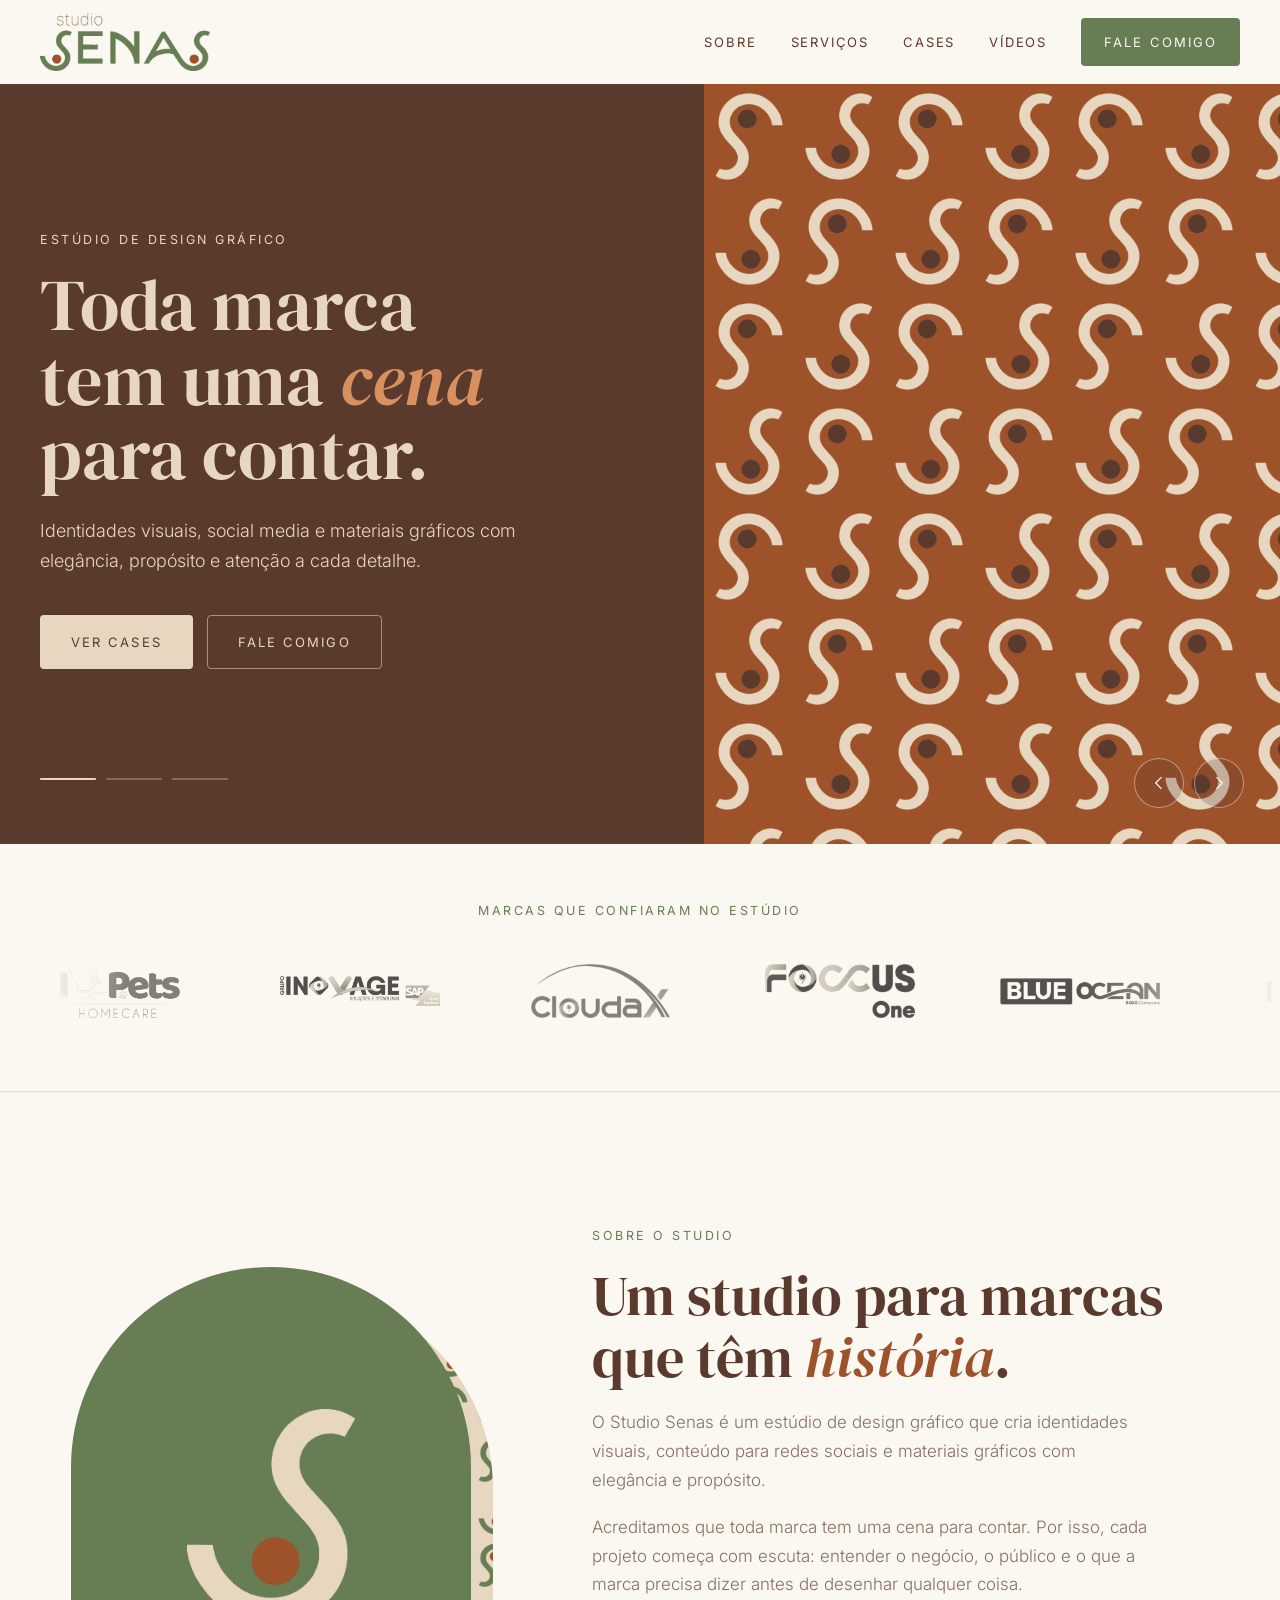
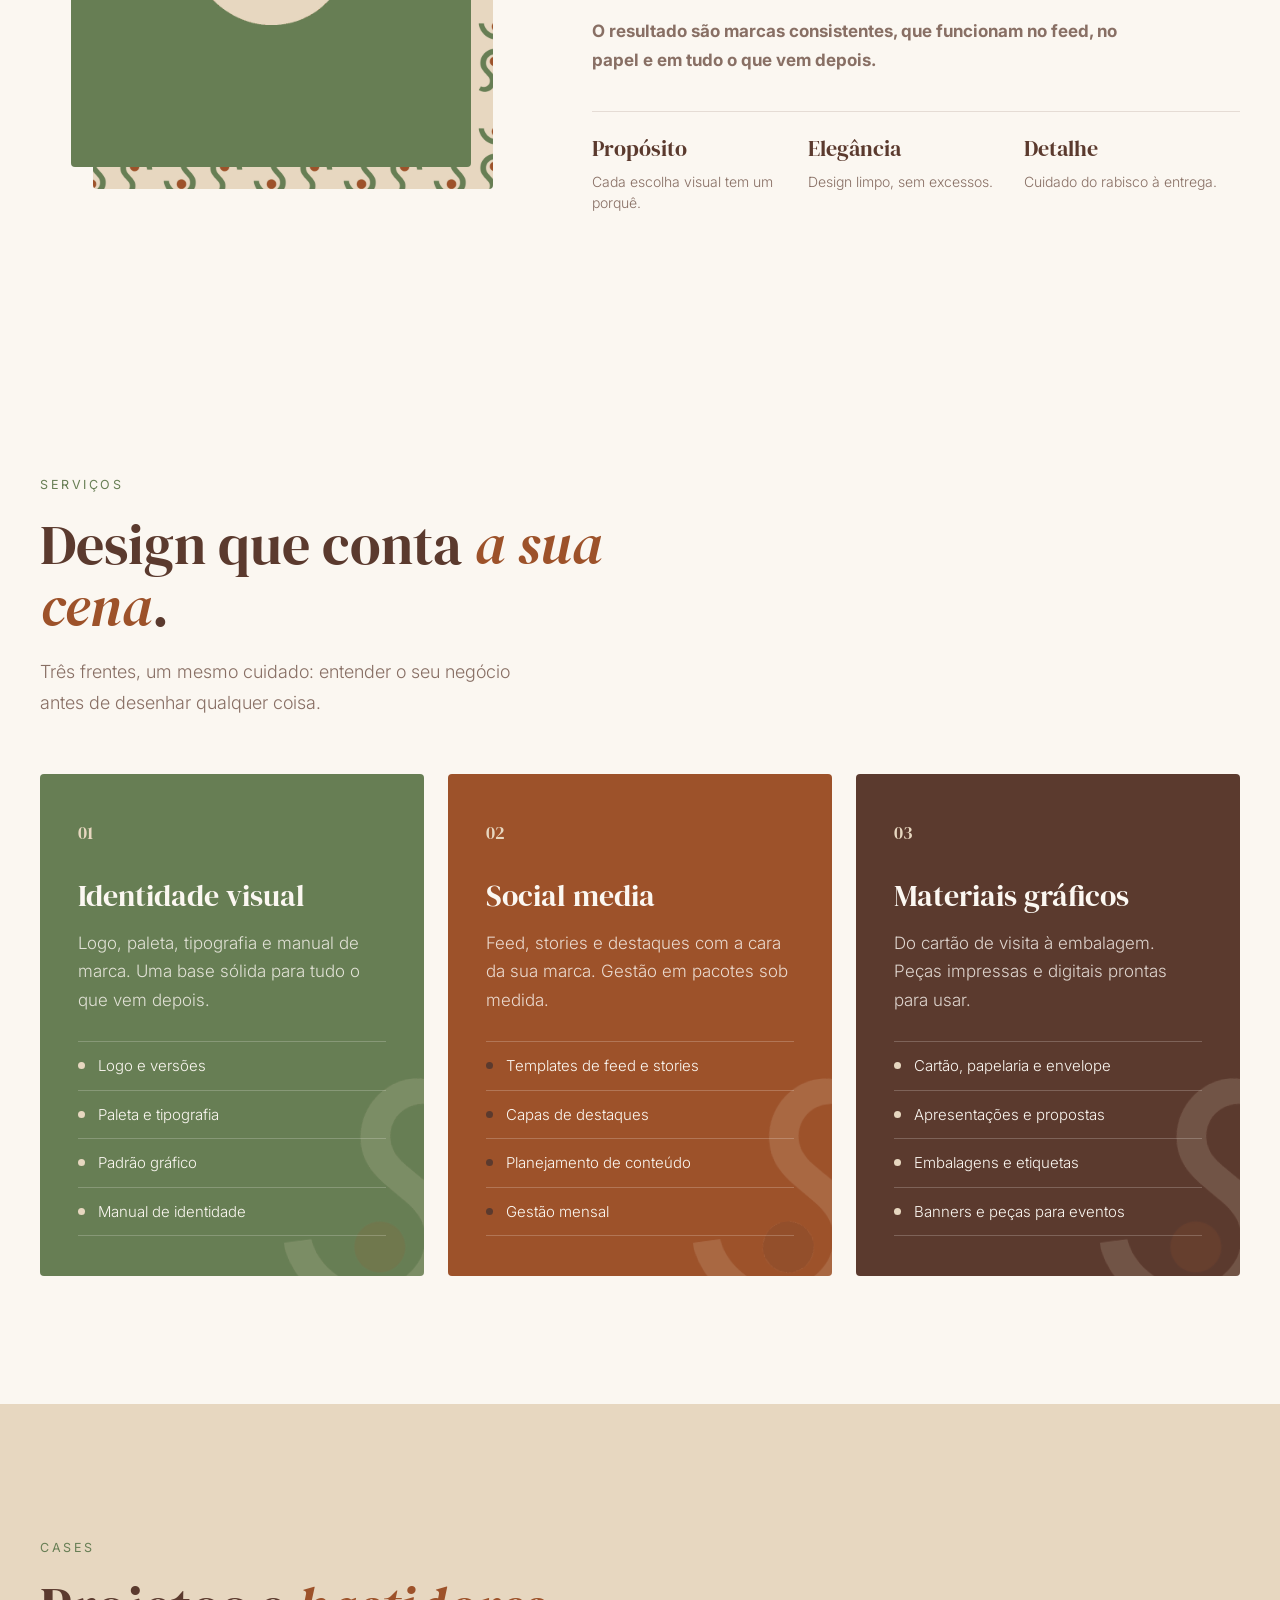
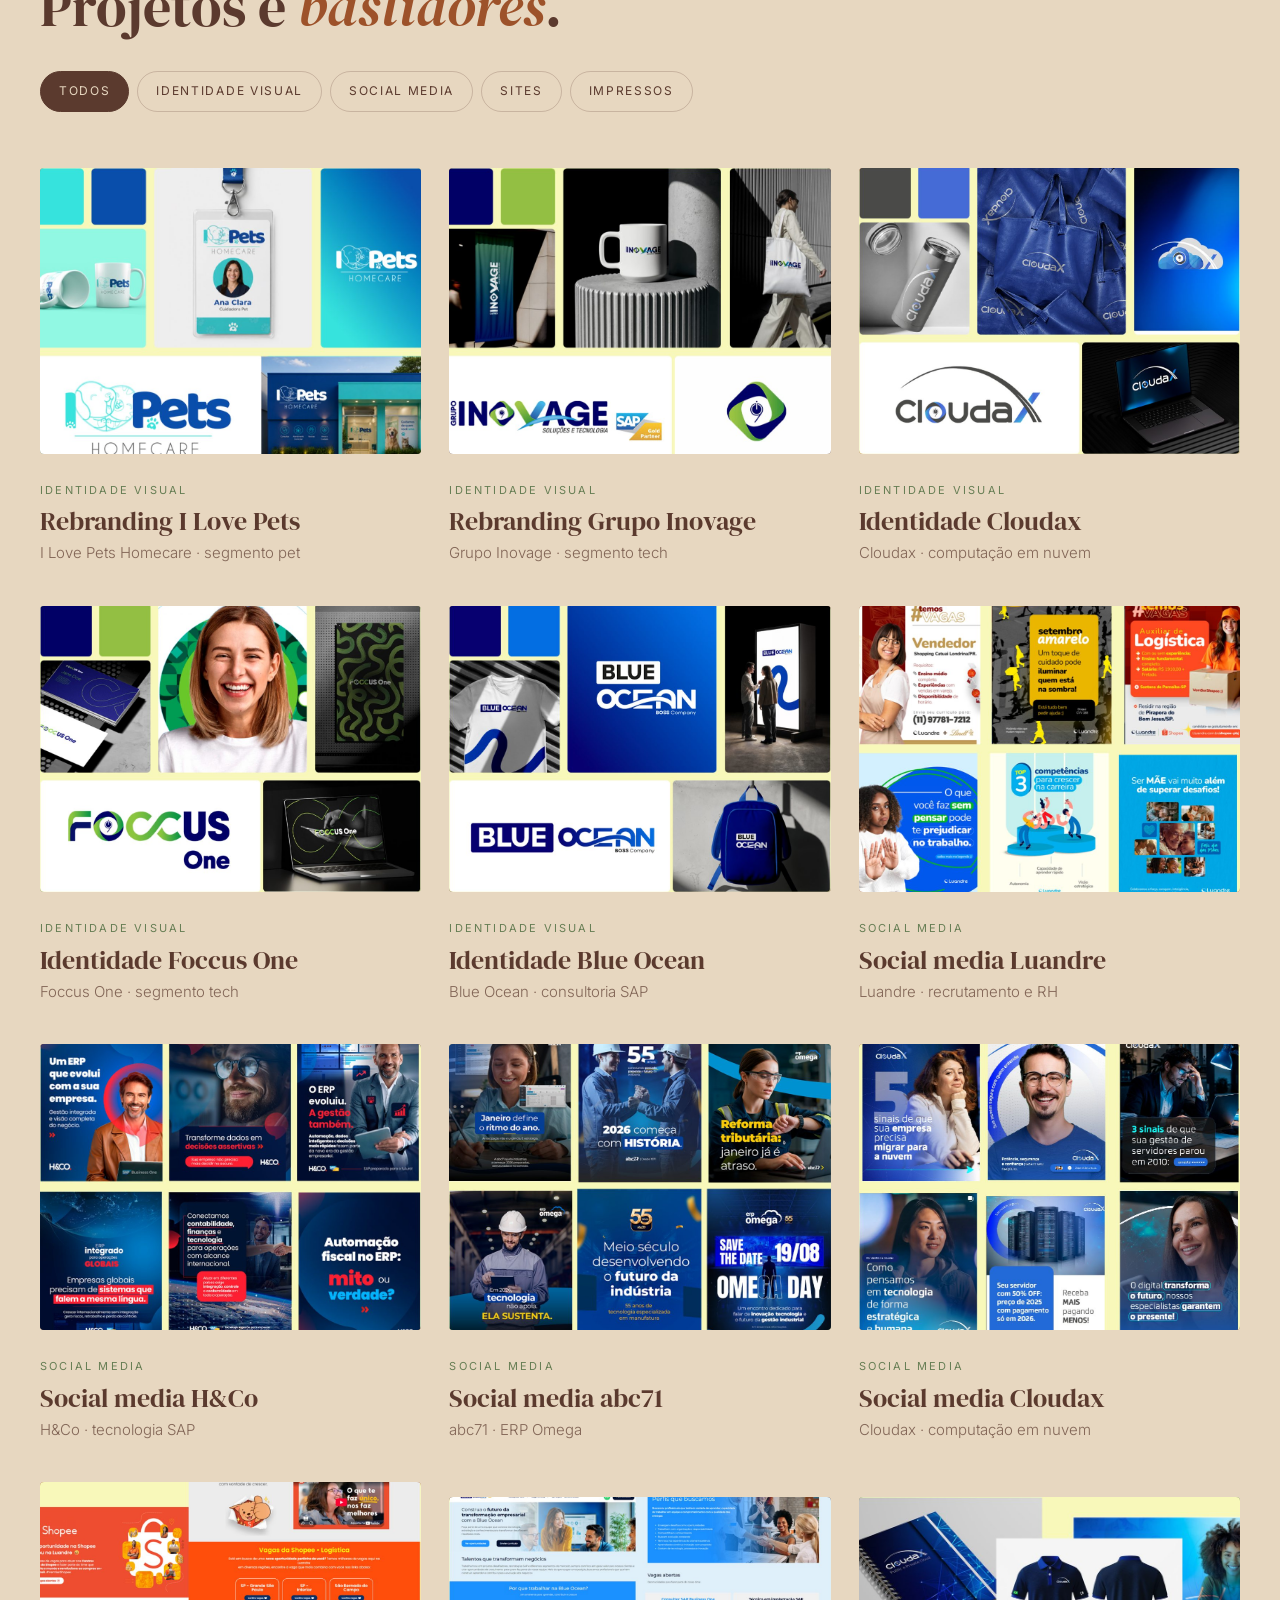
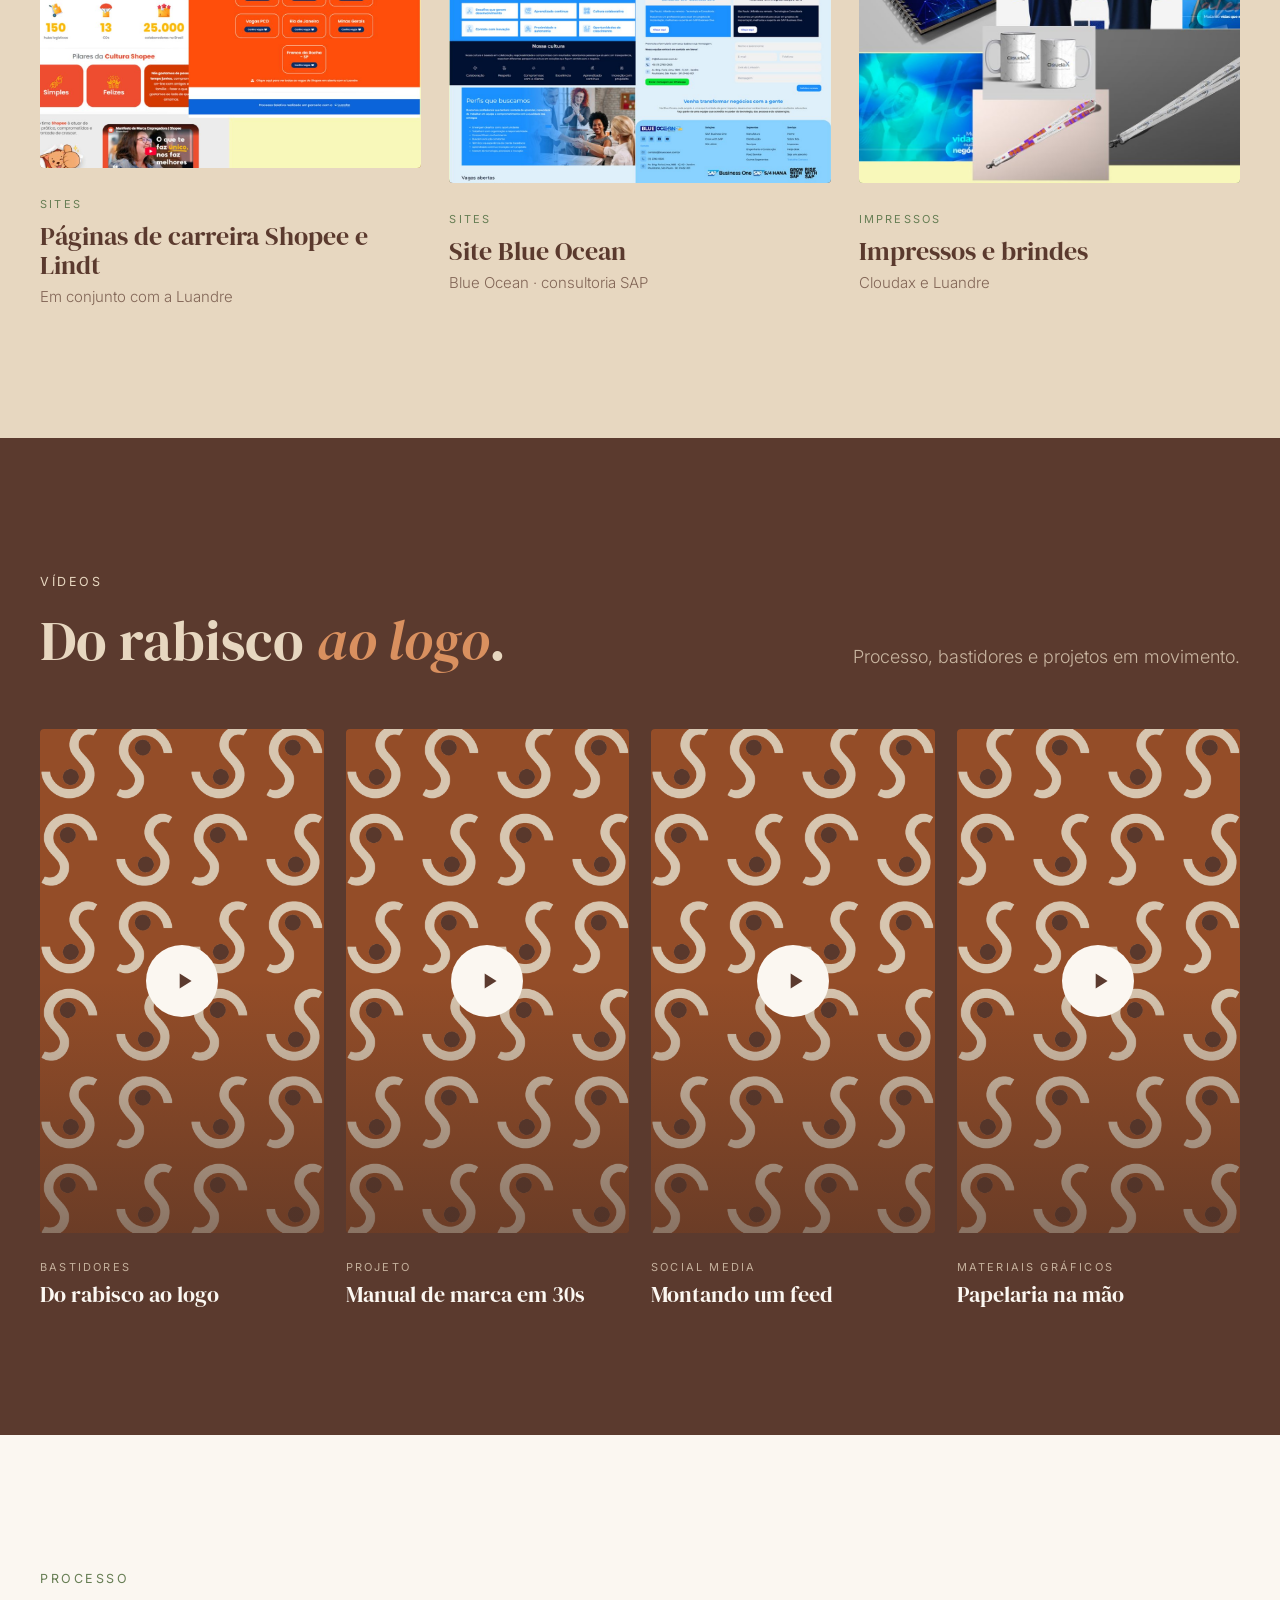
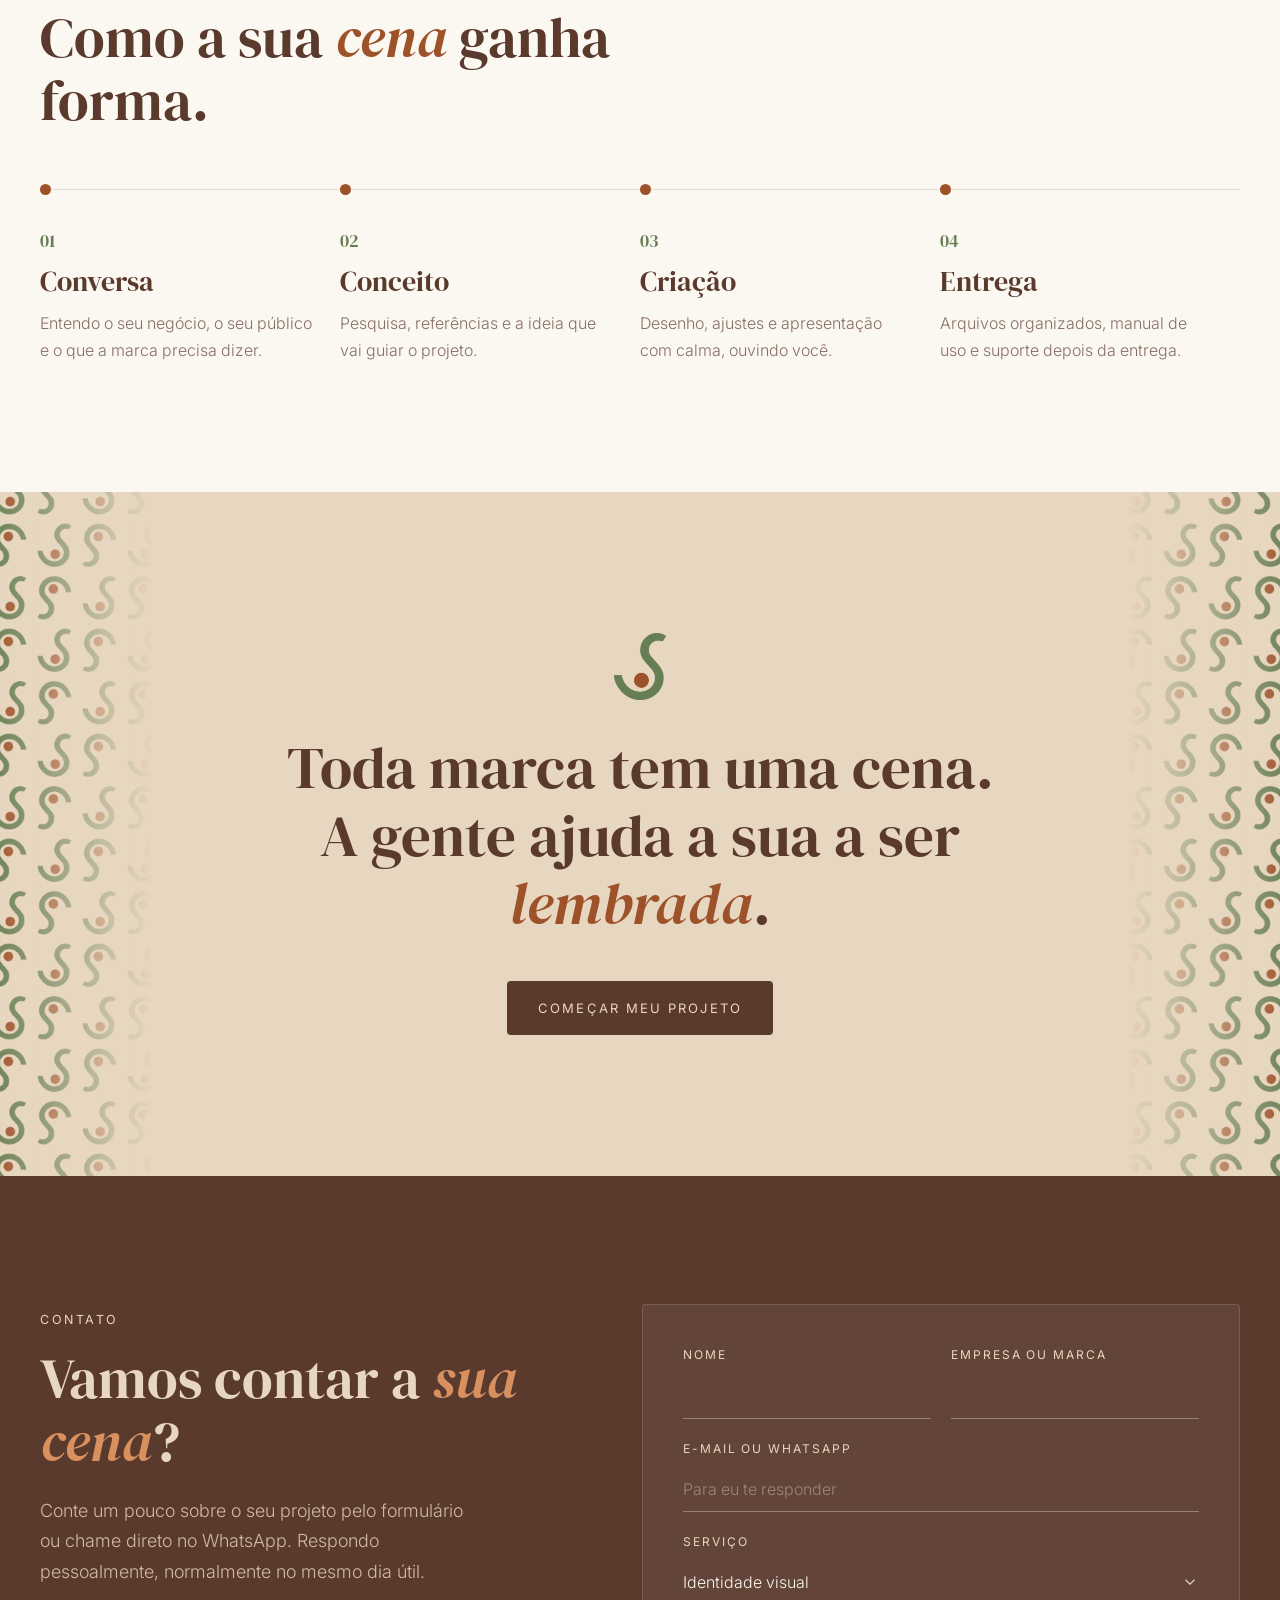
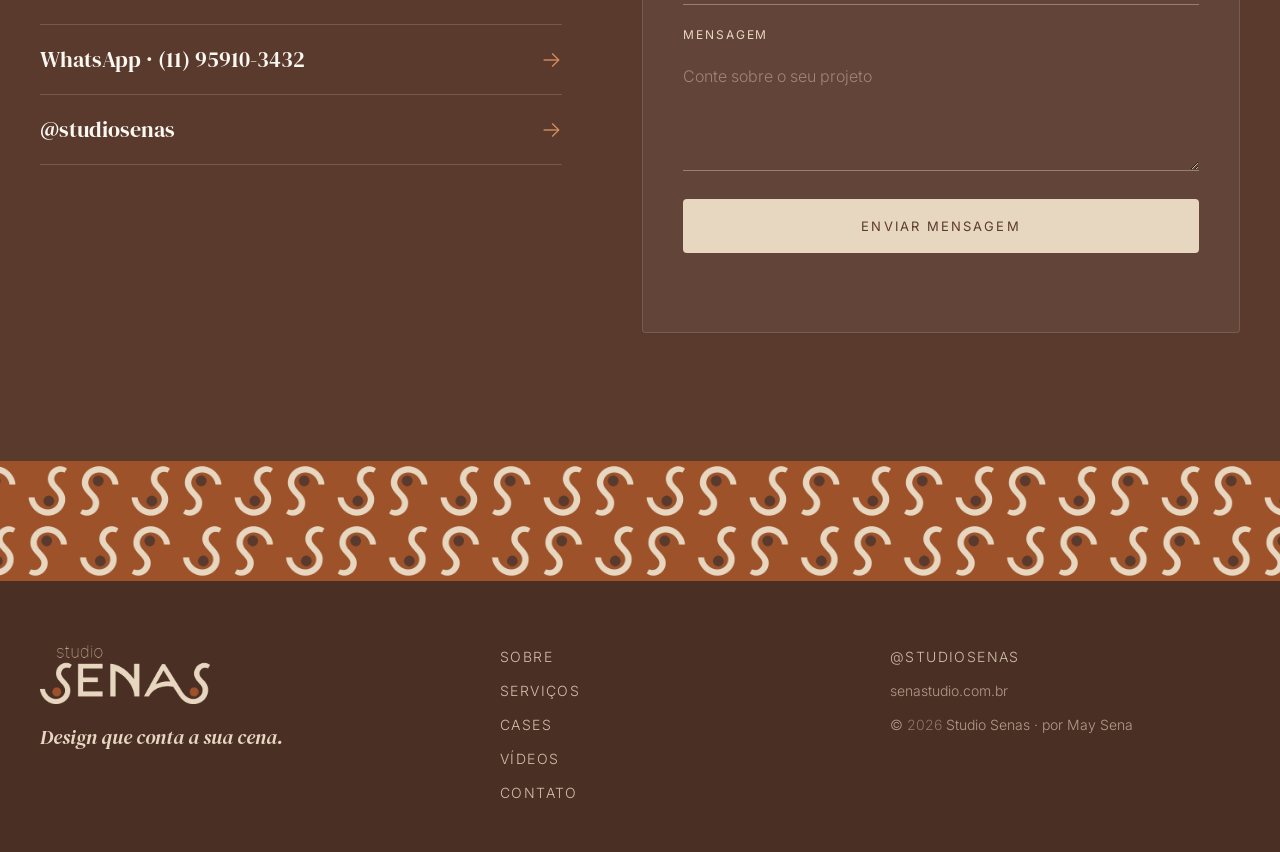
==== commit 6a53dfca: "Contato: WhatsApp configurado, formulário enviado por e-mail (FormSubmit), sem e-mail público Co-Aut" ====
--- a/index.html
+++ b/index.html
@@ -2,11 +2,12 @@
 <html lang="pt-BR">
 <head>
   <!-- Google Tag Manager -->
-  <script>(function(w,d,s,l,i){w[l]=w[l]||[];w[l].push({'gtm.start':
-  new Date().getTime(),event:'gtm.js'});var f=d.getElementsByTagName(s)[0],
-  j=d.createElement(s),dl=l!='dataLayer'?'&l='+l:'';j.async=true;j.src=
-  'https://www.googletagmanager.com/gtm.js?id='+i+dl;f.parentNode.insertBefore(j,f);
-  })(window,document,'script','dataLayer','GTM-TS42Q63D');</script>
+  <script async src="https://www.googletagmanager.com/gtm.js?id=GTM-TS42Q63D"></script>
+  <script>
+    window.dataLayer = window.dataLayer || [];
+    function gtag(){dataLayer.push(arguments);}
+    gtag('js', new Date());
+  </script>
   <!-- End Google Tag Manager -->
   <meta charset="UTF-8">
   <meta name="viewport" content="width=device-width, initial-scale=1.0">
@@ -244,10 +245,9 @@
     <div class="contact__text">
       <span class="label label--light">Contato</span>
       <h2 class="section__title">Vamos contar a <em>sua cena</em>?</h2>
-      <p>Conte um pouco sobre o seu projeto. Respondo pessoalmente, normalmente no mesmo dia útil.</p>
+      <p>Conte um pouco sobre o seu projeto pelo formulário ou chame direto no WhatsApp. Respondo pessoalmente, normalmente no mesmo dia útil.</p>
       <ul class="contact__list">
-        <li><a href="#" data-whatsapp-link>WhatsApp</a></li>
-        <li><a href="mailto:contato@senastudio.com.br">contato@senastudio.com.br</a></li>
+        <li><a href="#" data-whatsapp-link>WhatsApp · (11) 95910-3432</a></li>
         <li><a href="https://instagram.com/studiosenas" target="_blank" rel="noopener">@studiosenas</a></li>
       </ul>
     </div>
@@ -256,6 +256,8 @@
         <label>Nome<input type="text" name="nome" required autocomplete="name"></label>
         <label>Empresa ou marca<input type="text" name="empresa" autocomplete="organization"></label>
       </div>
+      <label>E-mail ou WhatsApp<input type="text" name="contato" required autocomplete="email" placeholder="Para eu te responder"></label>
+      <input type="text" name="_honey" class="form__honey" tabindex="-1" autocomplete="off" aria-hidden="true">
       <label>Serviço
         <select name="servico">
           <option>Identidade visual</option>
@@ -265,7 +267,7 @@
         </select>
       </label>
       <label>Mensagem<textarea name="mensagem" rows="4" required placeholder="Conte sobre o seu projeto"></textarea></label>
-      <button type="submit" class="btn btn--bege btn--full">Enviar pelo WhatsApp</button>
+      <button type="submit" class="btn btn--bege btn--full" id="formBtn">Enviar mensagem</button>
       <p class="form__note" id="formNote" role="status"></p>
     </form>
   </div>
--- a/assets/css/style.css
+++ b/assets/css/style.css
@@ -533,6 +533,9 @@
 .form .btn { margin-top: 8px; }
 .form__note { font-size: 14px; min-height: 1.4em; color: var(--bege); }
 .form__note.is-error { color: #e9a77d; }
+.form__note a { color: var(--offwhite); }
+.form__honey { position: absolute; left: -9999px; width: 1px; height: 1px; opacity: 0; }
+.form .btn:disabled { opacity: .6; cursor: wait; transform: none; }
 @media (max-width: 900px) {
   .contact__inner { grid-template-columns: 1fr; gap: 48px; }
   .form { padding: 28px 22px; }
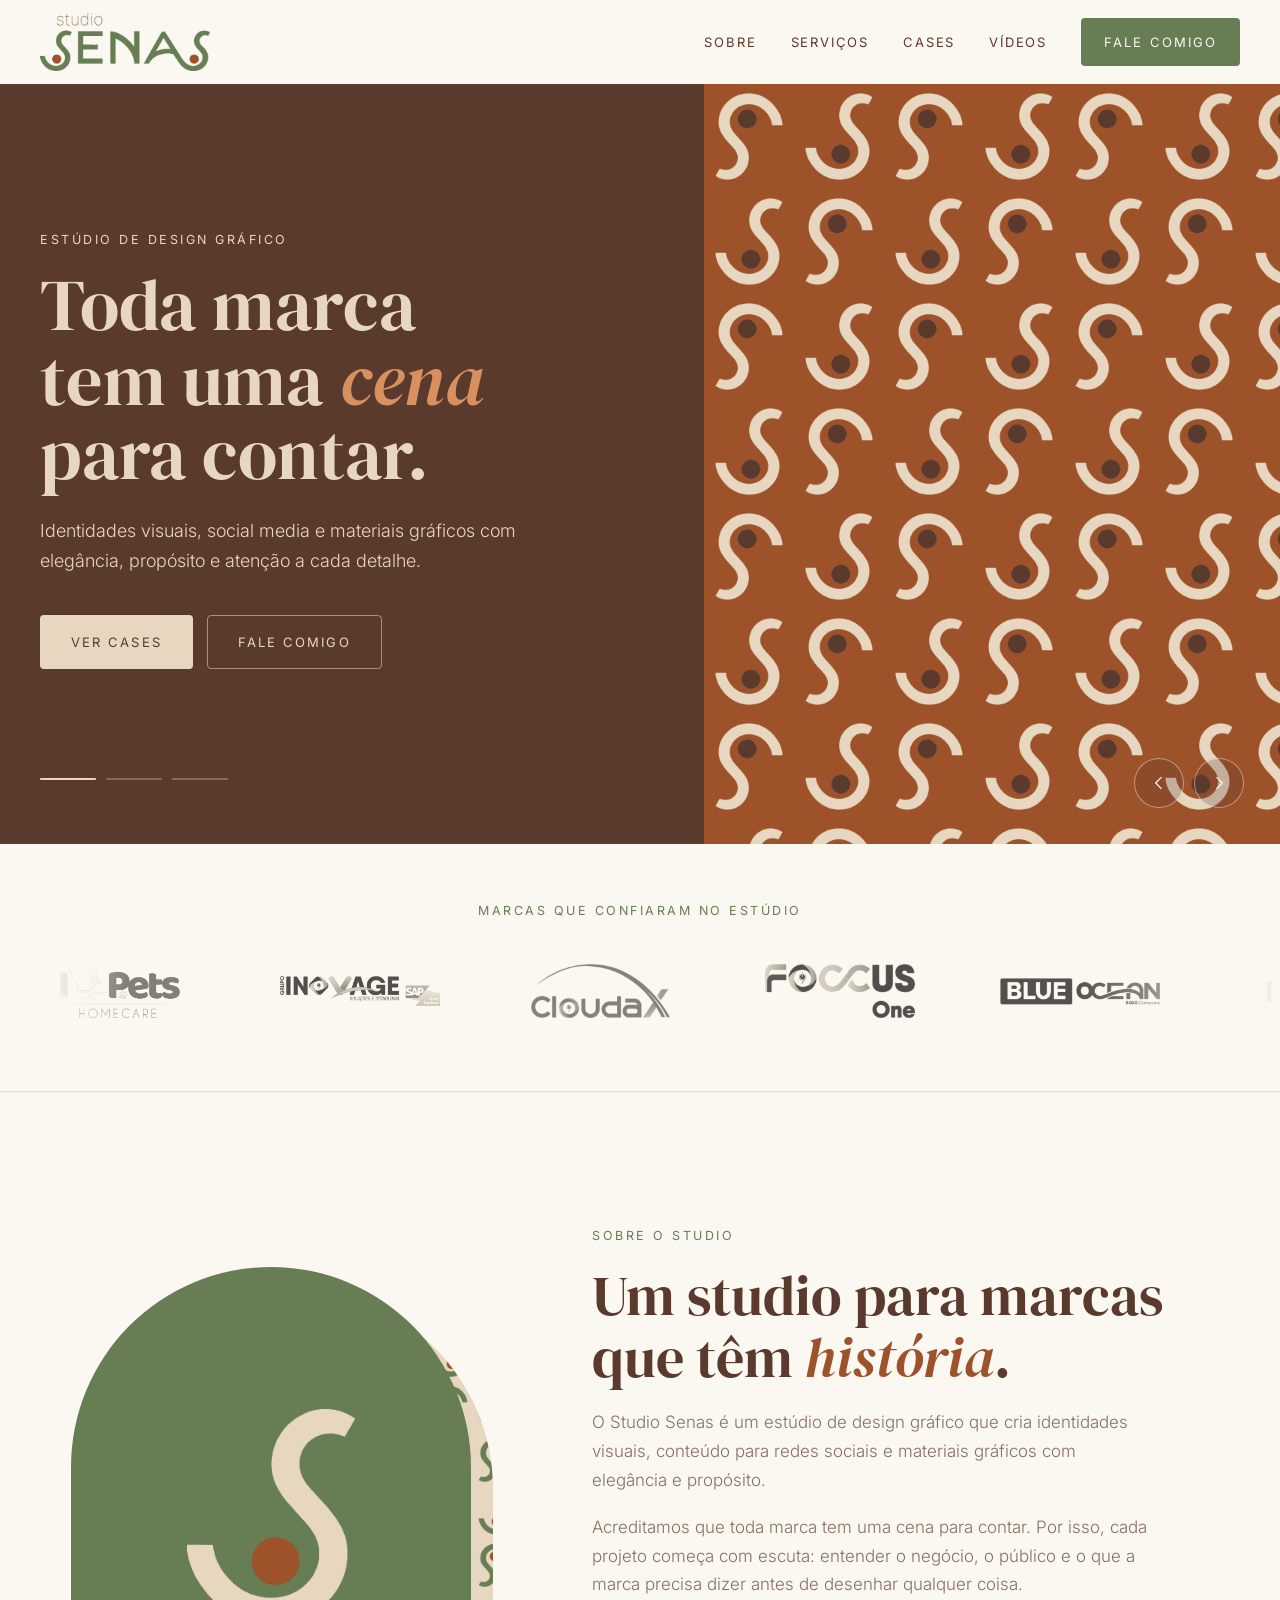
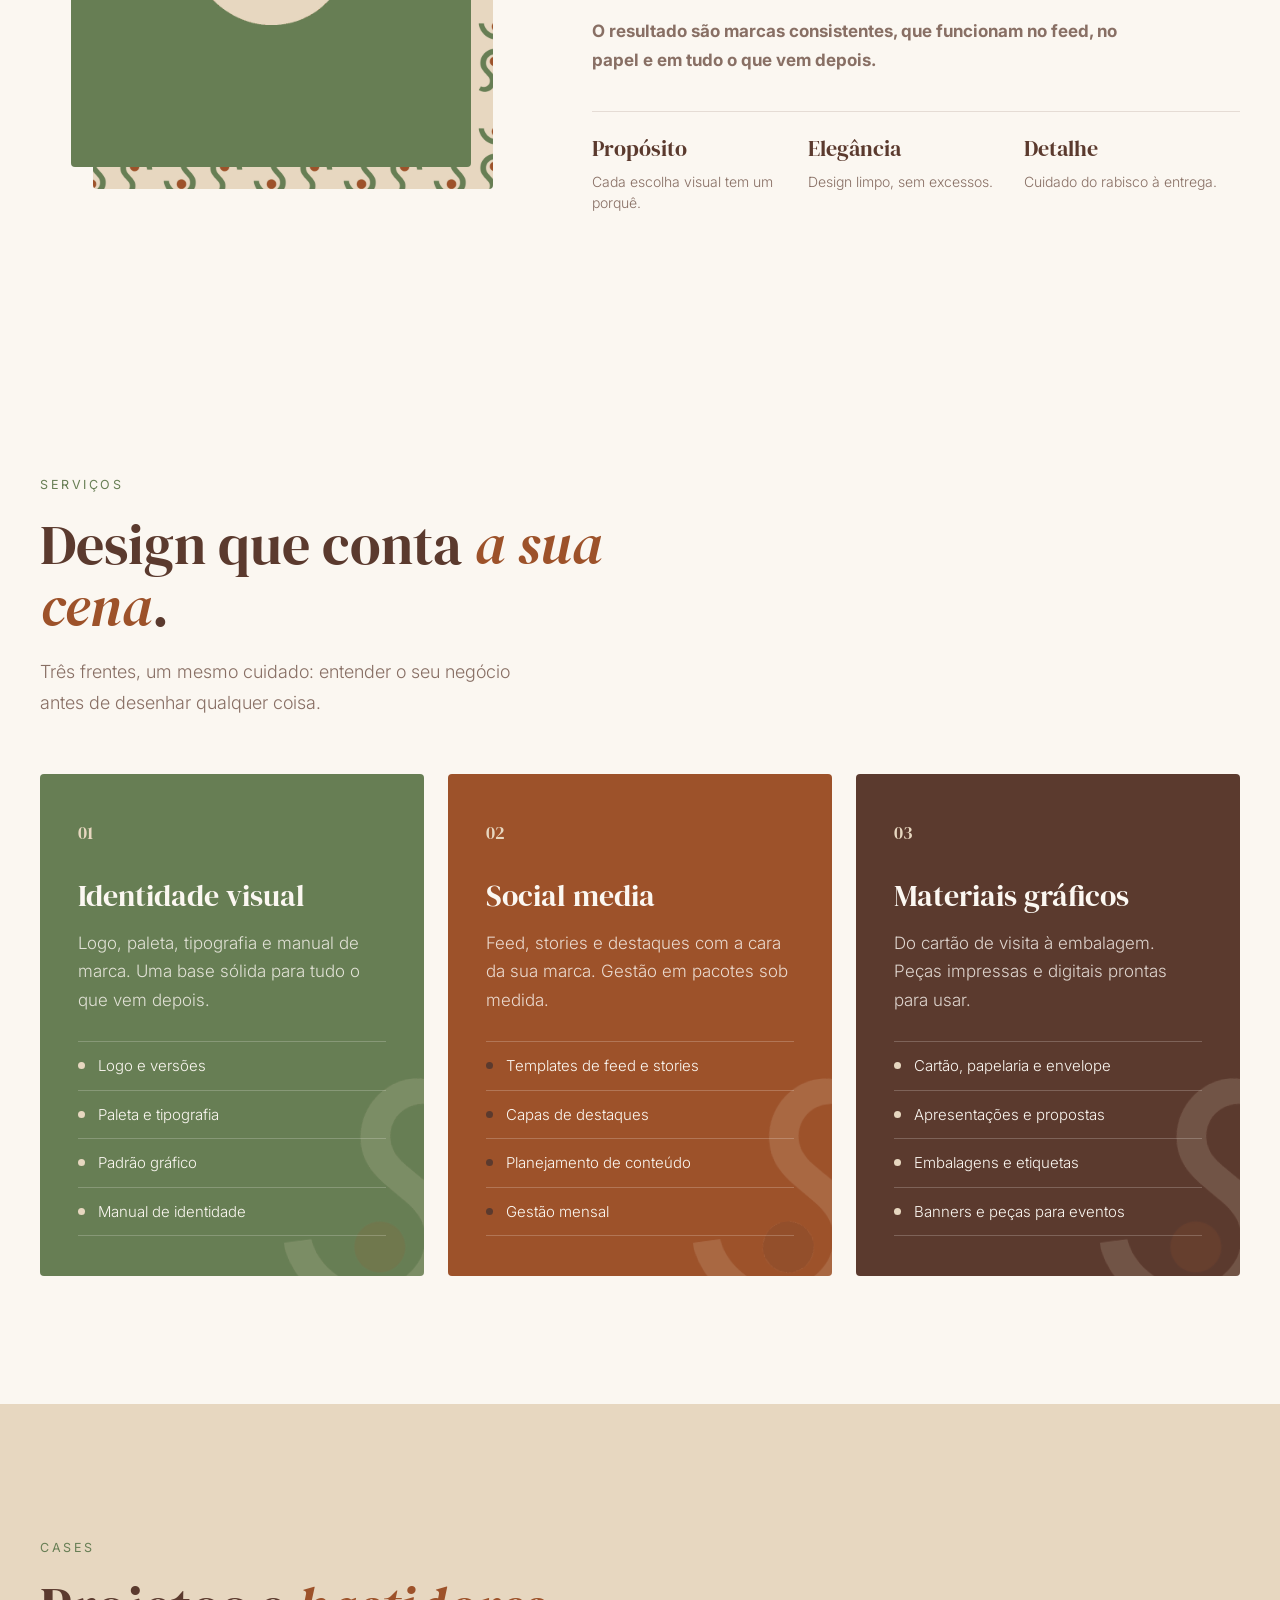
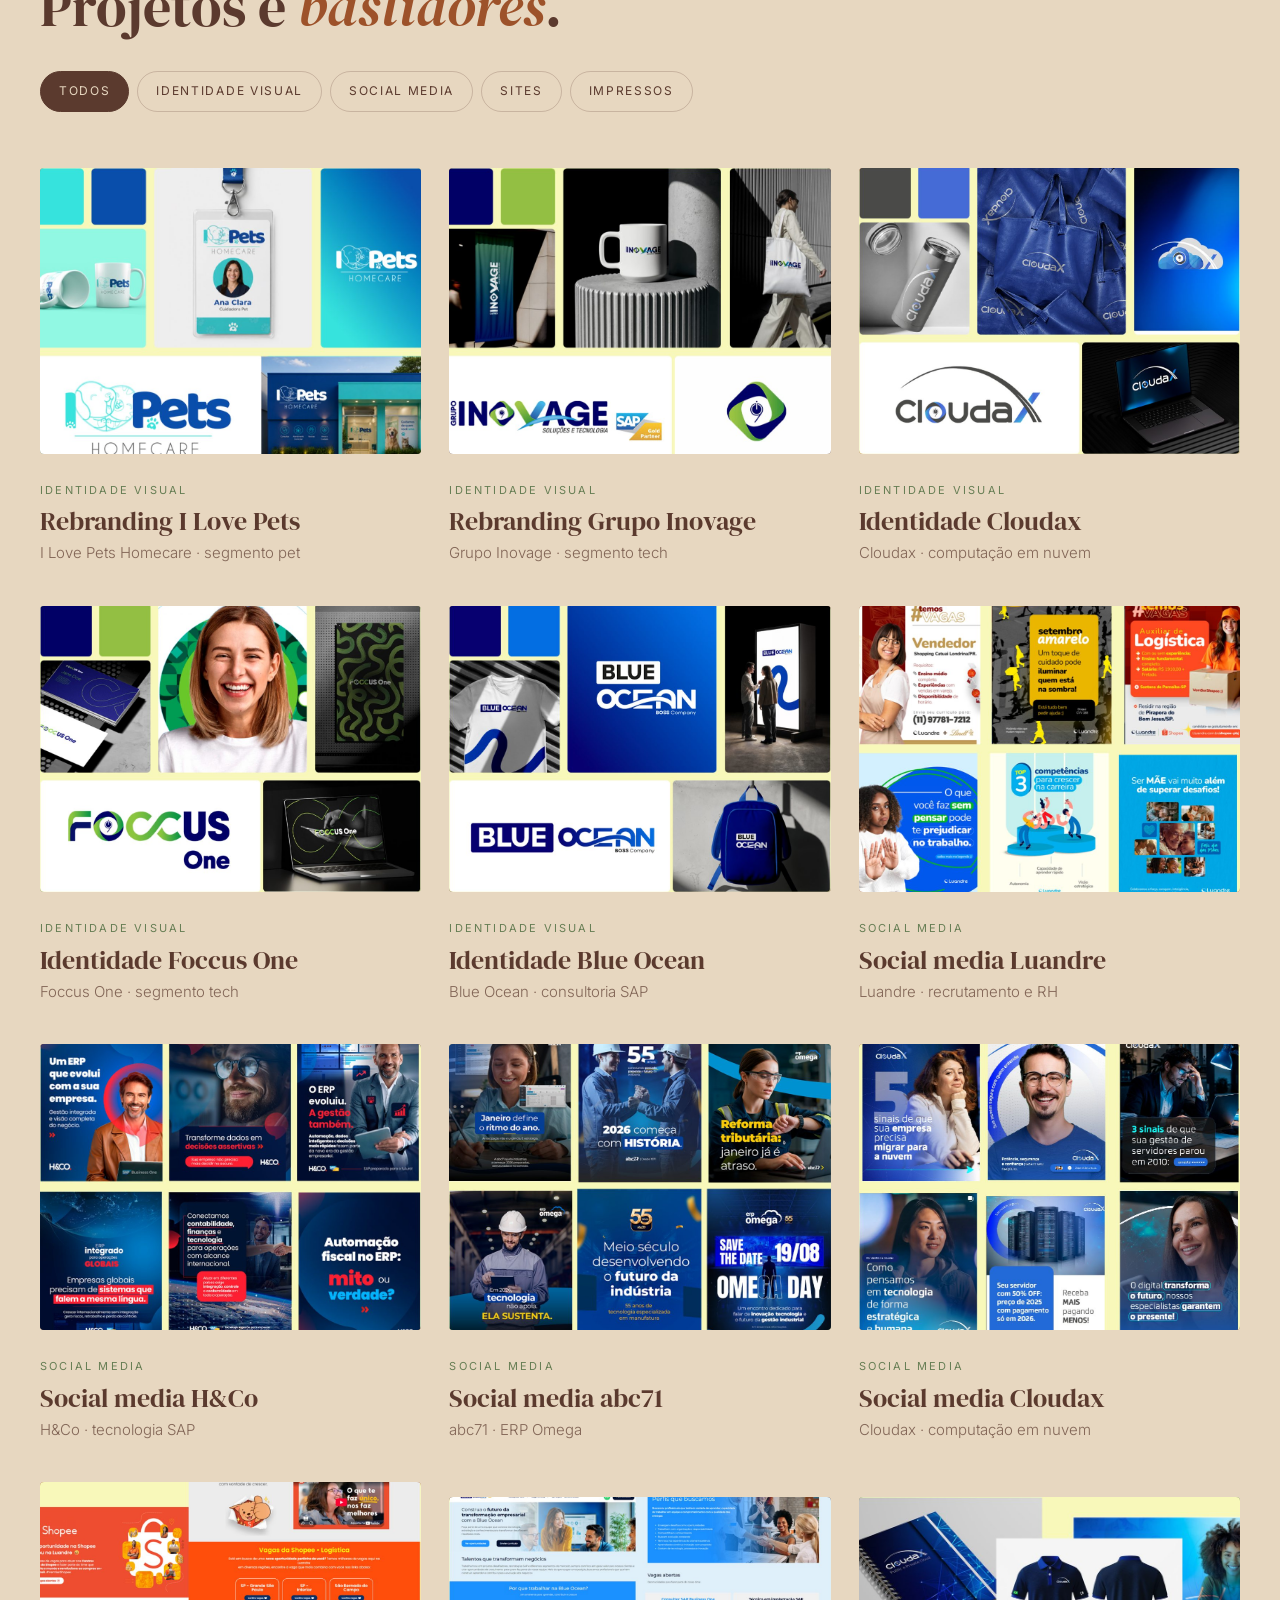
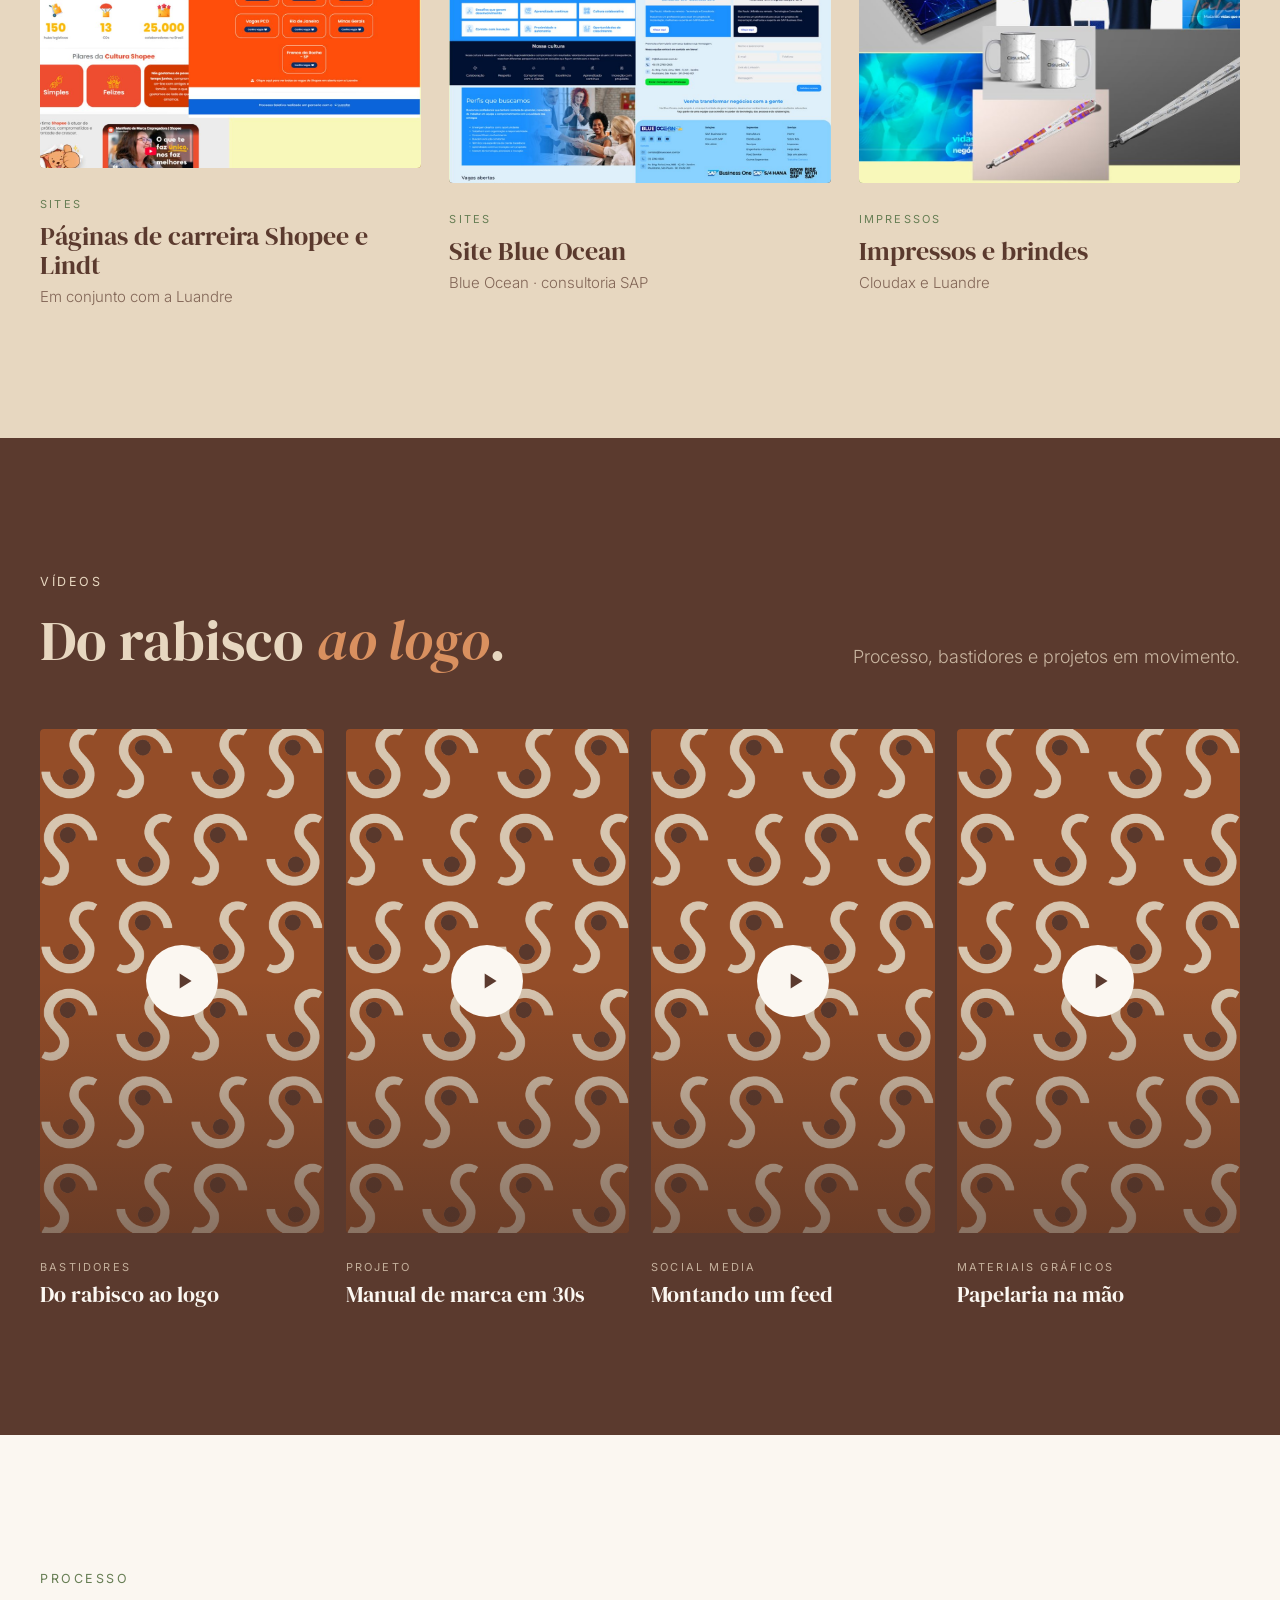
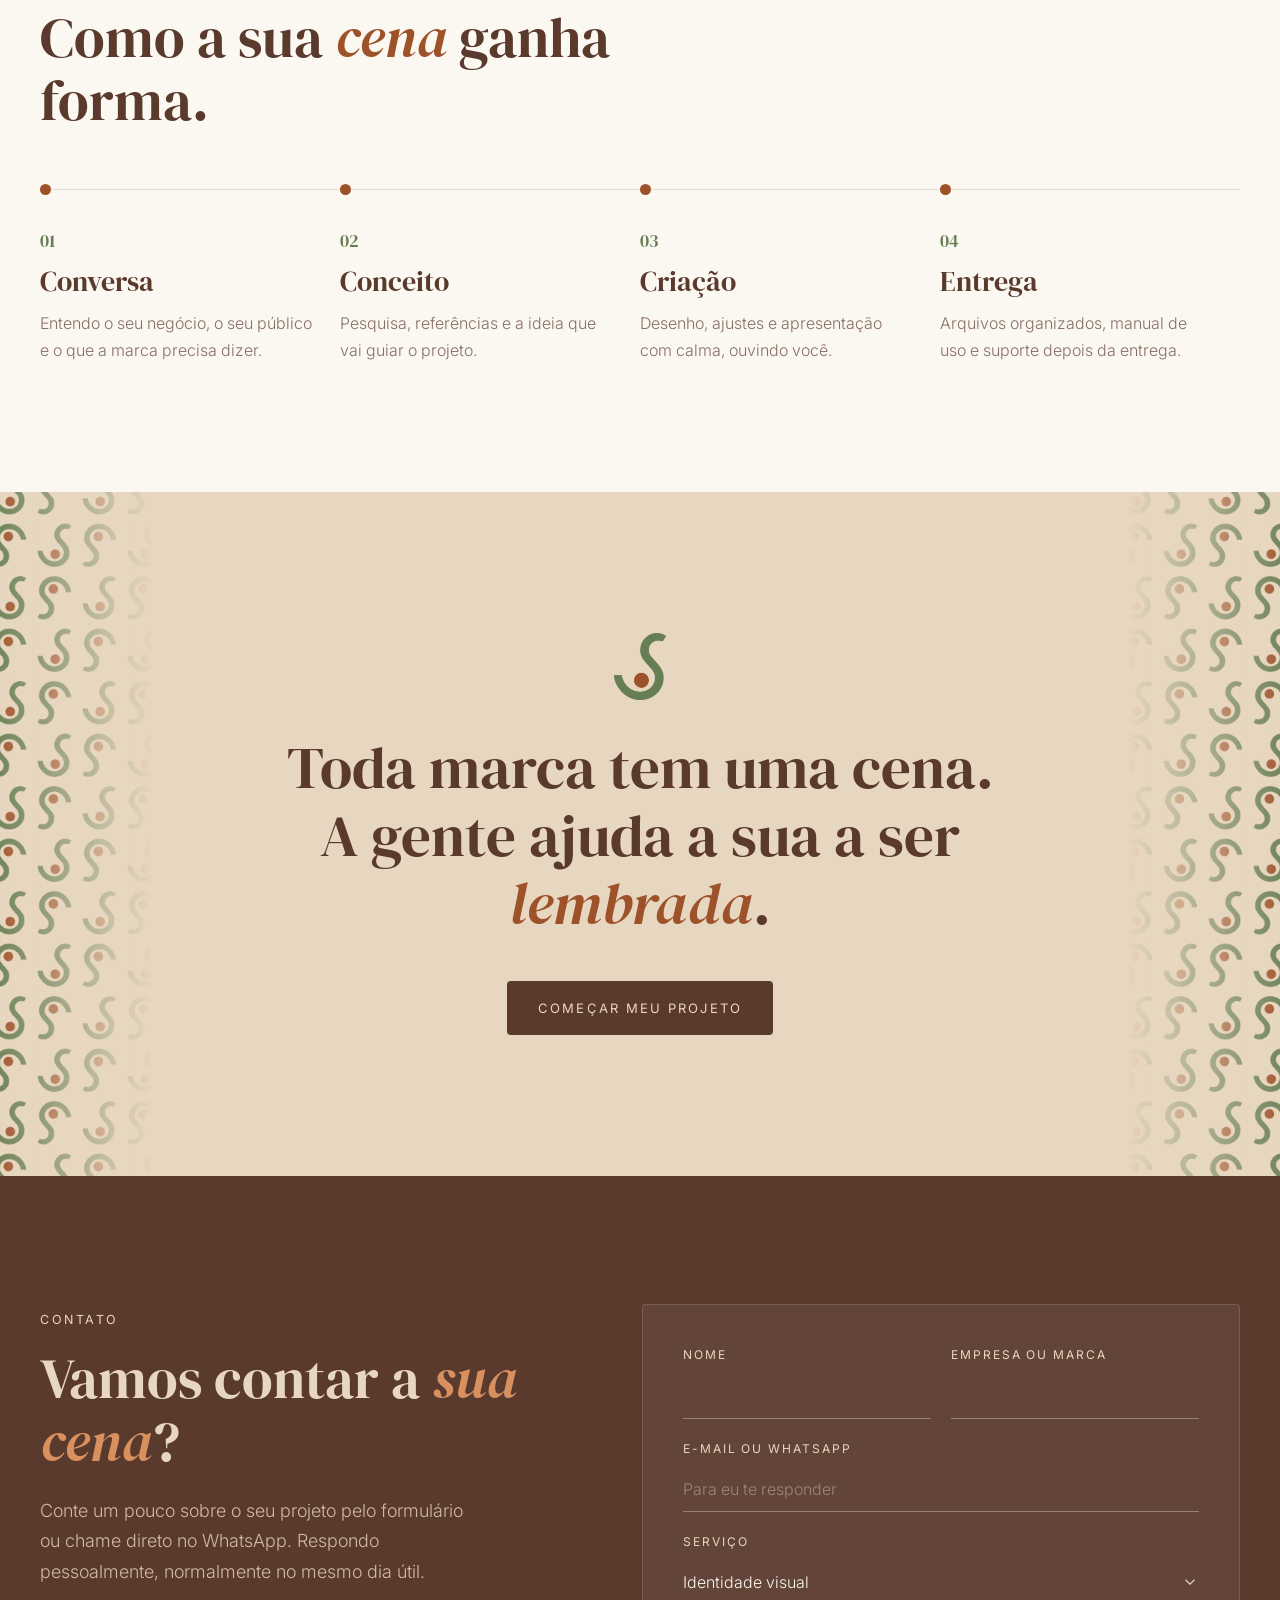
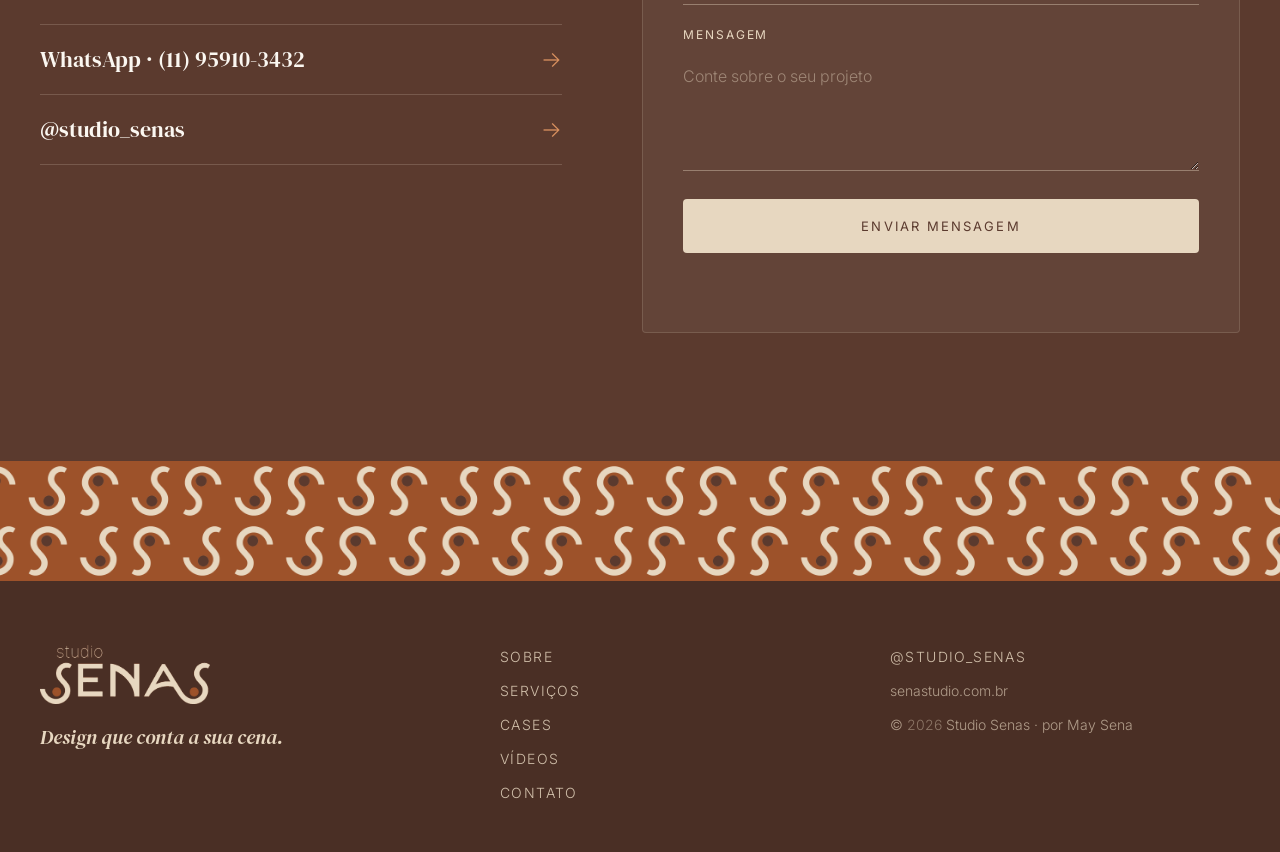
==== commit 91c3912a: "Instagram: @studio_senas Co-Authored-By: Claude Opus 5.5 <noreply@anthropic.com> Claude-Session: htt" ====
--- a/index.html
+++ b/index.html
@@ -20,7 +20,7 @@
   <link rel="preconnect" href="https://fonts.googleapis.com">
   <link rel="preconnect" href="https://fonts.gstatic.com" crossorigin>
   <link href="https://fonts.googleapis.com/css2?family=DM+Serif+Display:ital@0;1&family=Inter:wght@300;400;500&display=swap" rel="stylesheet">
-  <link rel="stylesheet" href="assets/css/style.css">
+  <link rel="stylesheet" href="assets/css/style.css?v=202611101635">
 </head>
 <body>
 <!-- Google Tag Manager (noscript) -->
@@ -248,10 +248,14 @@
       <p>Conte um pouco sobre o seu projeto pelo formulário ou chame direto no WhatsApp. Respondo pessoalmente, normalmente no mesmo dia útil.</p>
       <ul class="contact__list">
         <li><a href="#" data-whatsapp-link>WhatsApp · (11) 95910-3432</a></li>
-        <li><a href="https://instagram.com/studiosenas" target="_blank" rel="noopener">@studiosenas</a></li>
+        <li><a href="https://instagram.com/studio_senas" target="_blank" rel="noopener">@studio_senas</a></li>
       </ul>
     </div>
-    <form class="form" id="contactForm" novalidate>
+    <form class="form" id="contactForm" action="https://formsubmit.co/mayarasenarodrigues@gmail.com" method="POST" novalidate>
+      <input type="hidden" name="_subject" value="Novo contato pelo site Studio Senas">
+      <input type="hidden" name="_template" value="table">
+      <input type="hidden" name="_captcha" value="false">
+      <input type="hidden" name="_next" value="https://www.senastudio.com.br/?enviado=1#contato">
       <div class="form__row">
         <label>Nome<input type="text" name="nome" required autocomplete="name"></label>
         <label>Empresa ou marca<input type="text" name="empresa" autocomplete="organization"></label>
@@ -292,7 +296,7 @@
       <a href="#contato">Contato</a>
     </nav>
     <div class="footer__info">
-      <a href="https://instagram.com/studiosenas" target="_blank" rel="noopener">@studiosenas</a>
+      <a href="https://instagram.com/studio_senas" target="_blank" rel="noopener">@studio_senas</a>
       <span>senastudio.com.br</span>
       <span>© <span id="ano">2026</span> Studio Senas · por May Sena</span>
     </div>
@@ -315,7 +319,7 @@
   </div>
 </div>
 
-<script src="assets/js/conteudo.js"></script>
-<script src="assets/js/main.js"></script>
+<script src="assets/js/conteudo.js?v=202611101635"></script>
+<script src="assets/js/main.js?v=202611101635"></script>
 </body>
 </html>
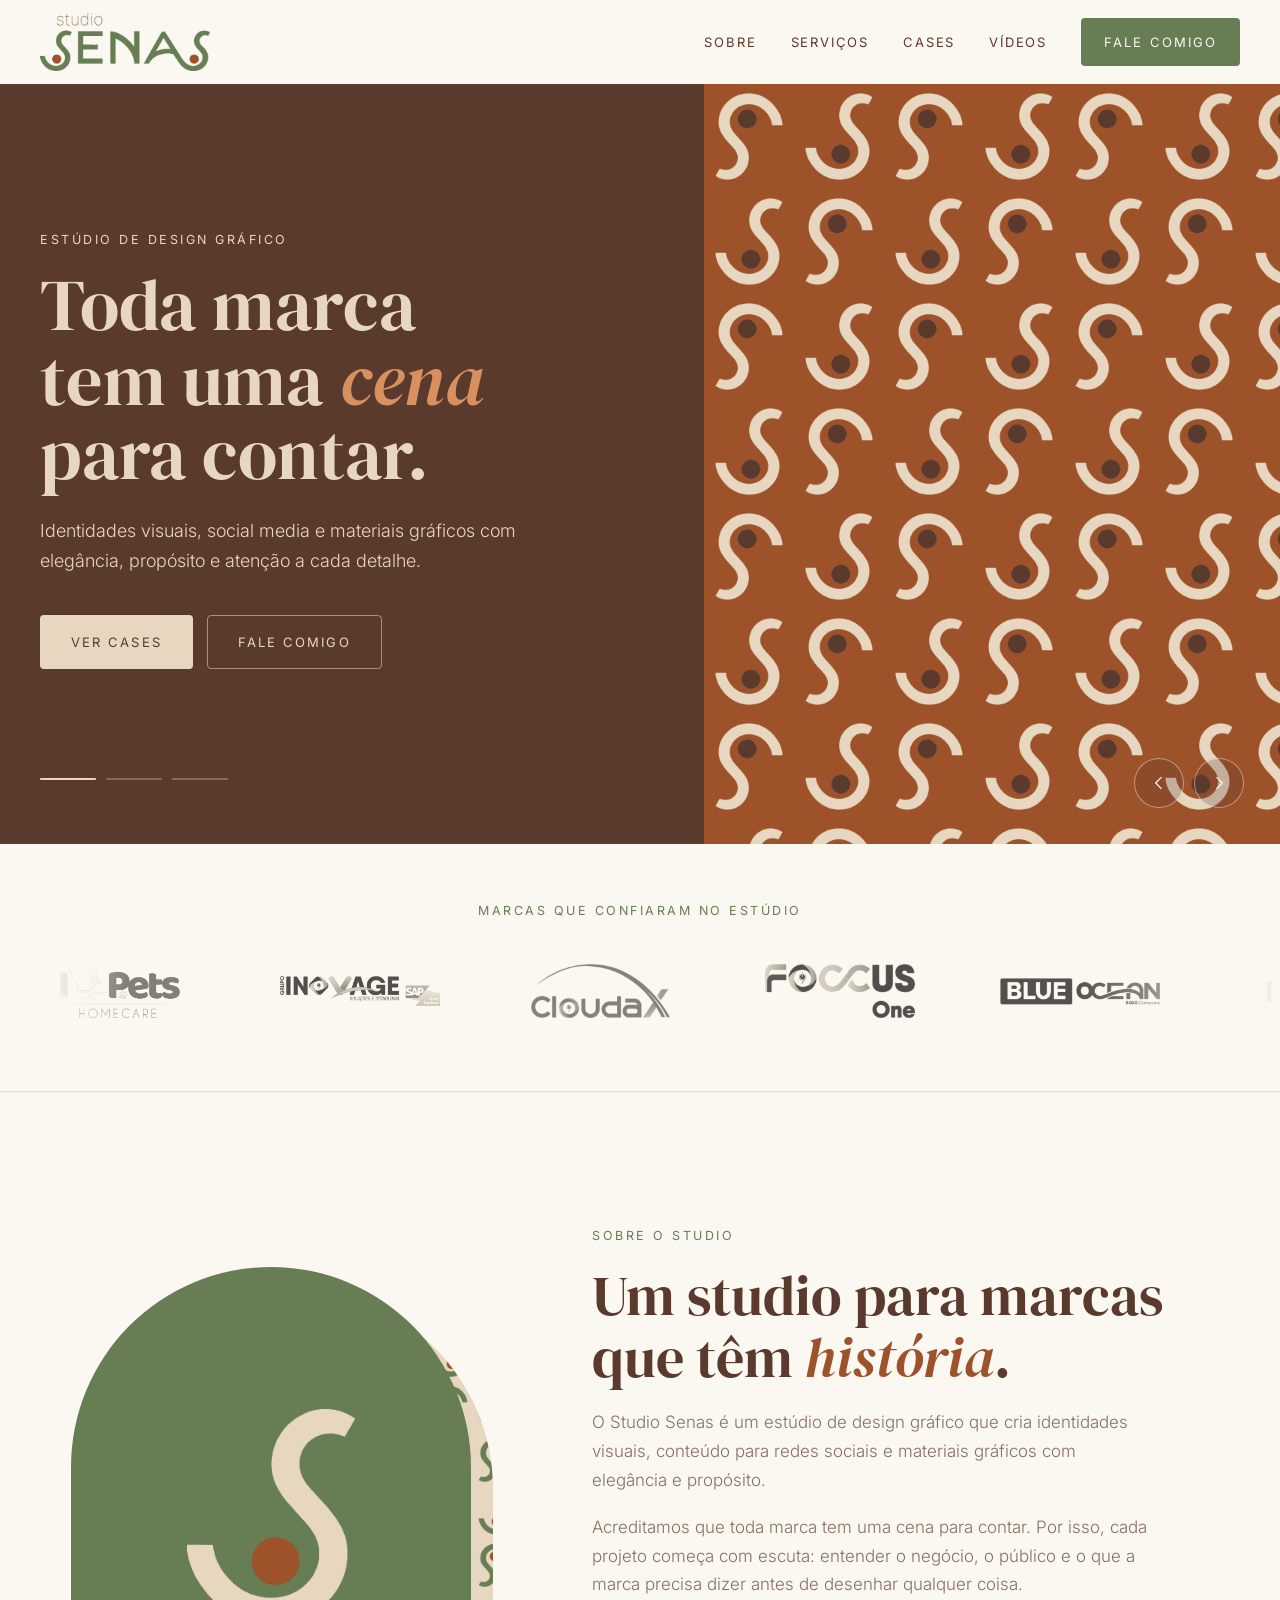
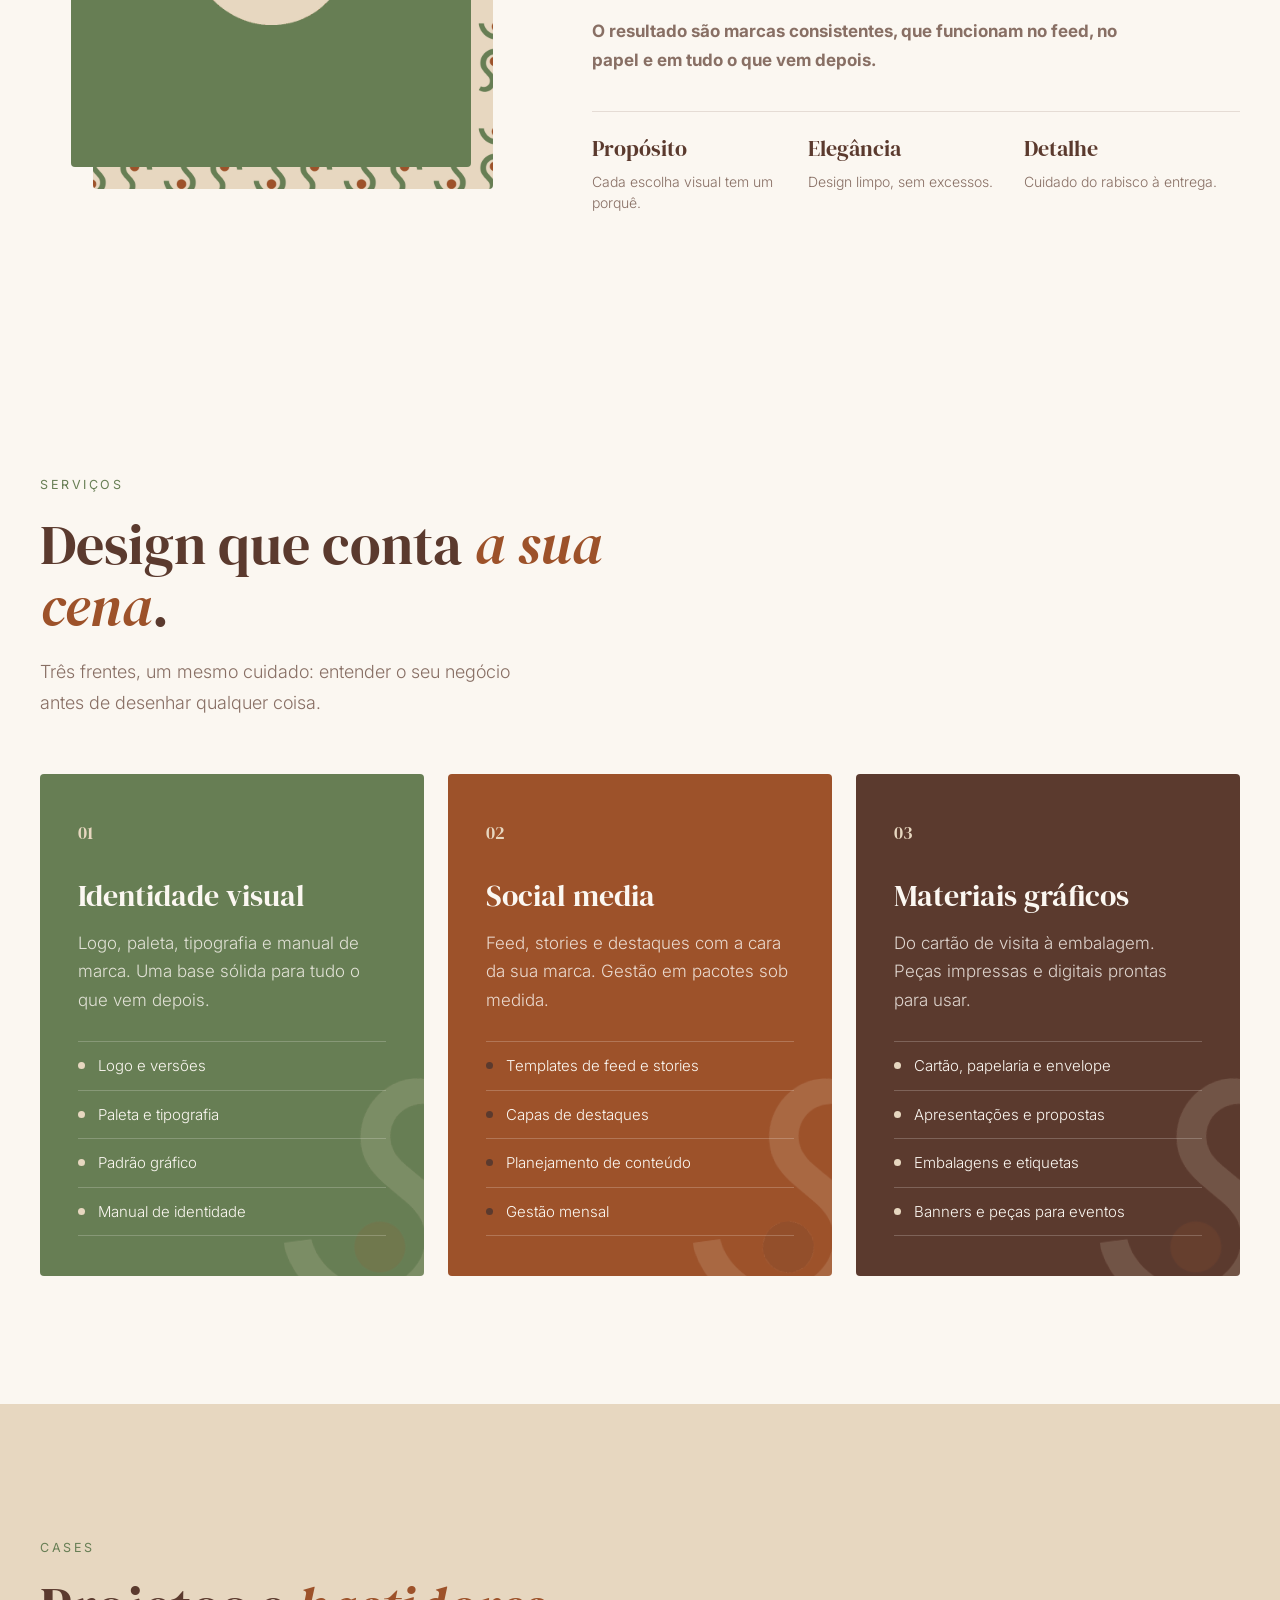
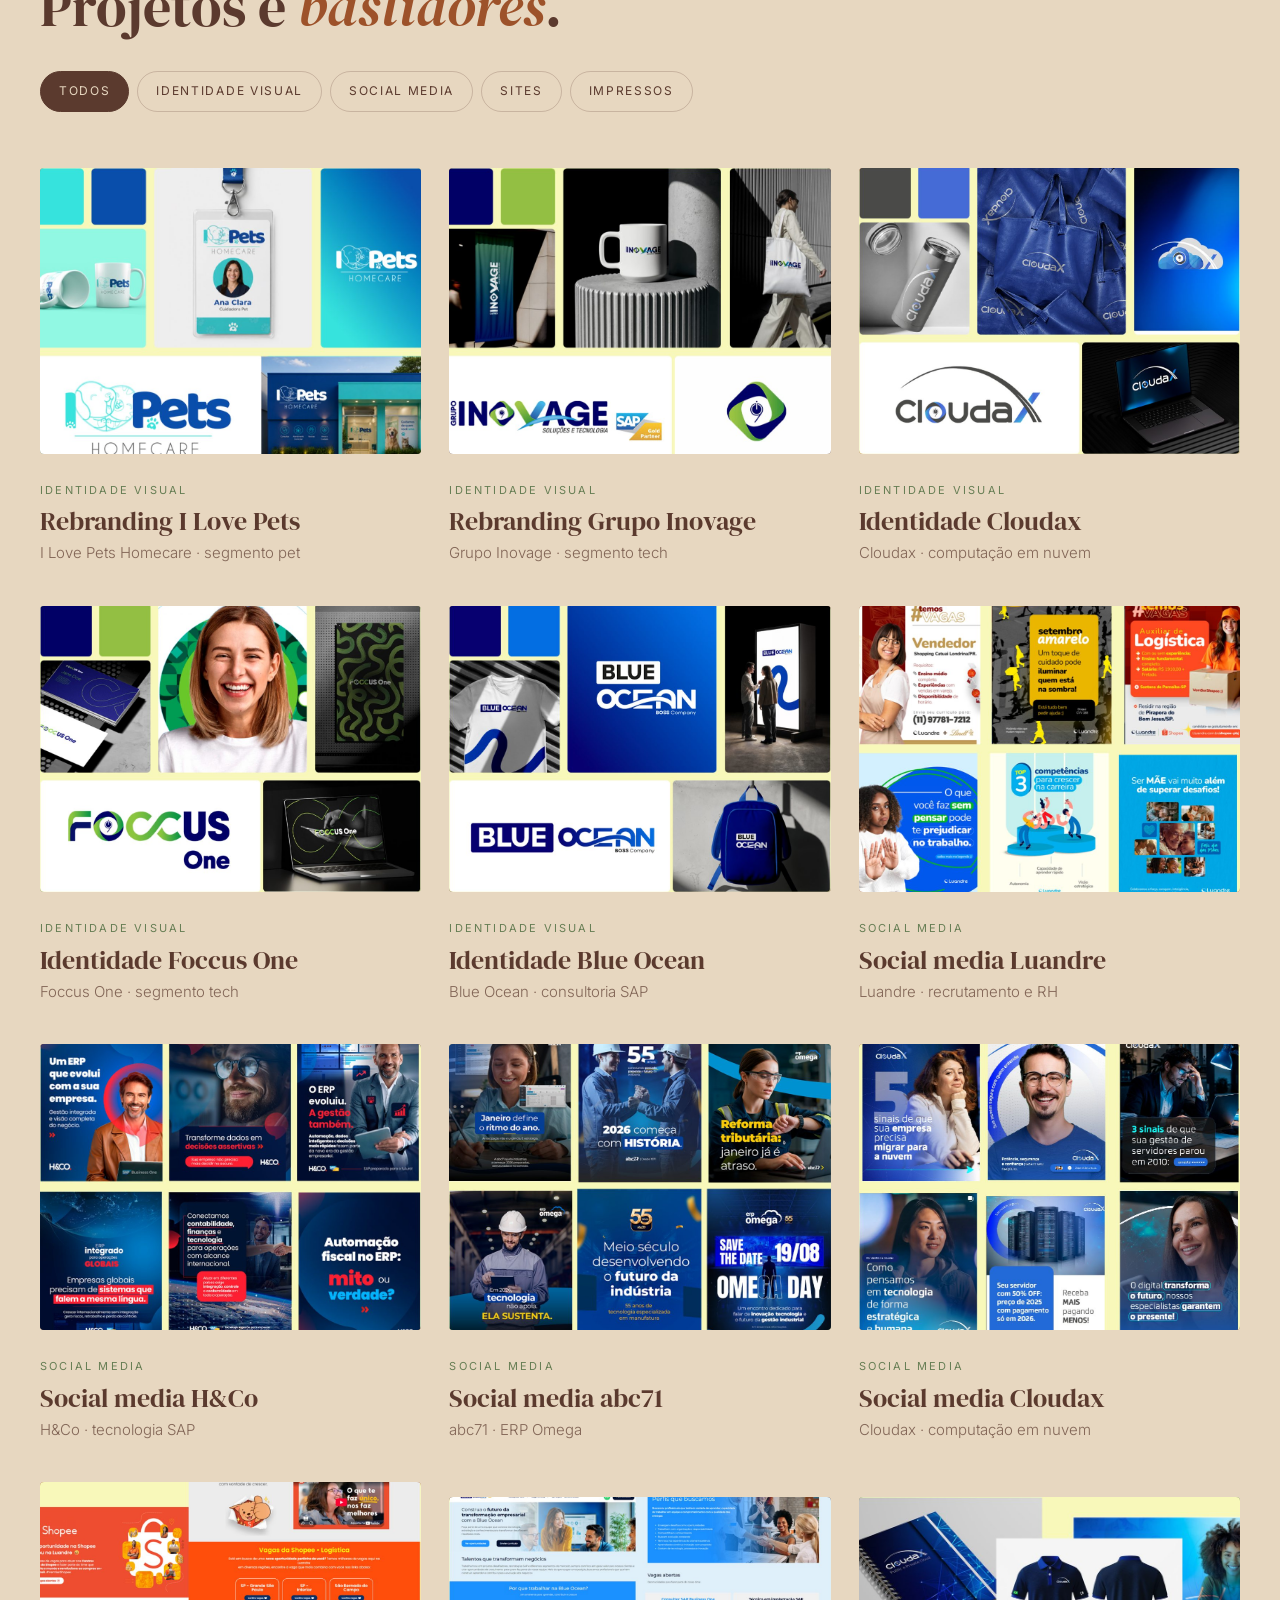
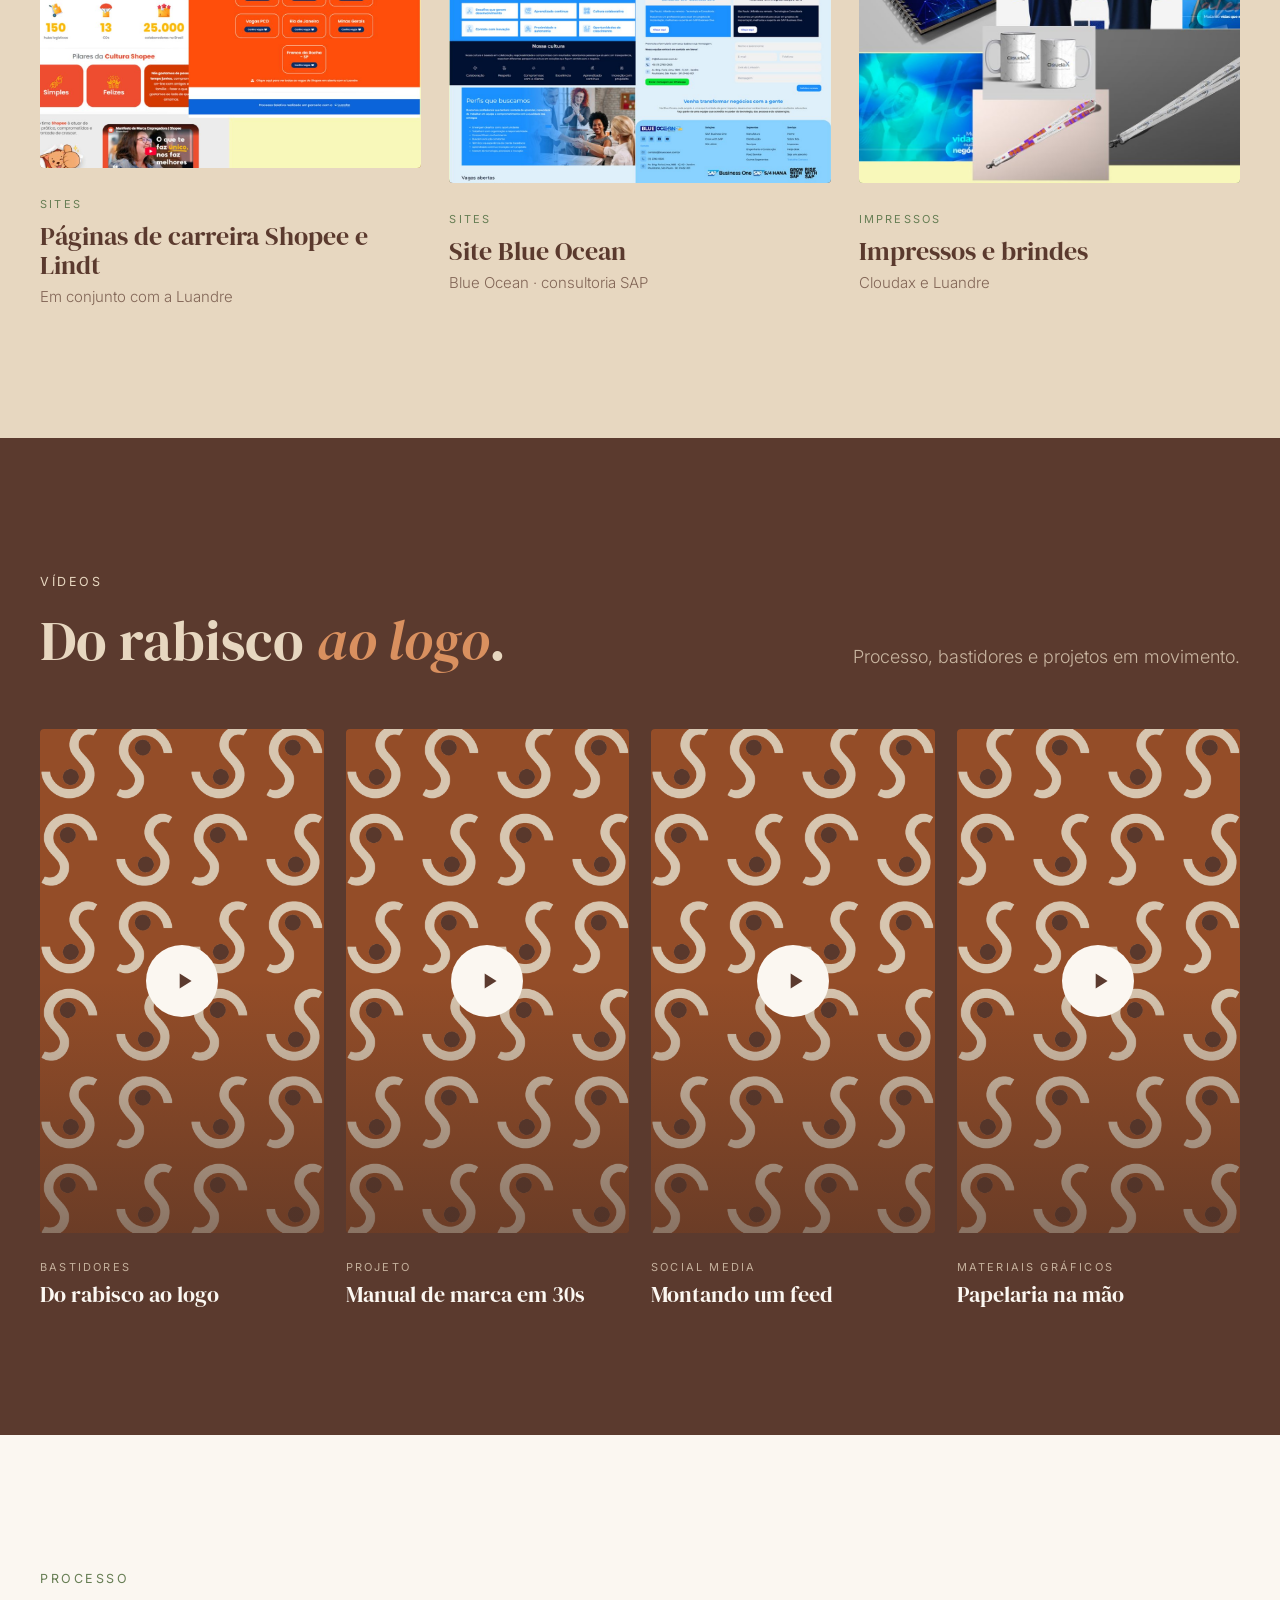
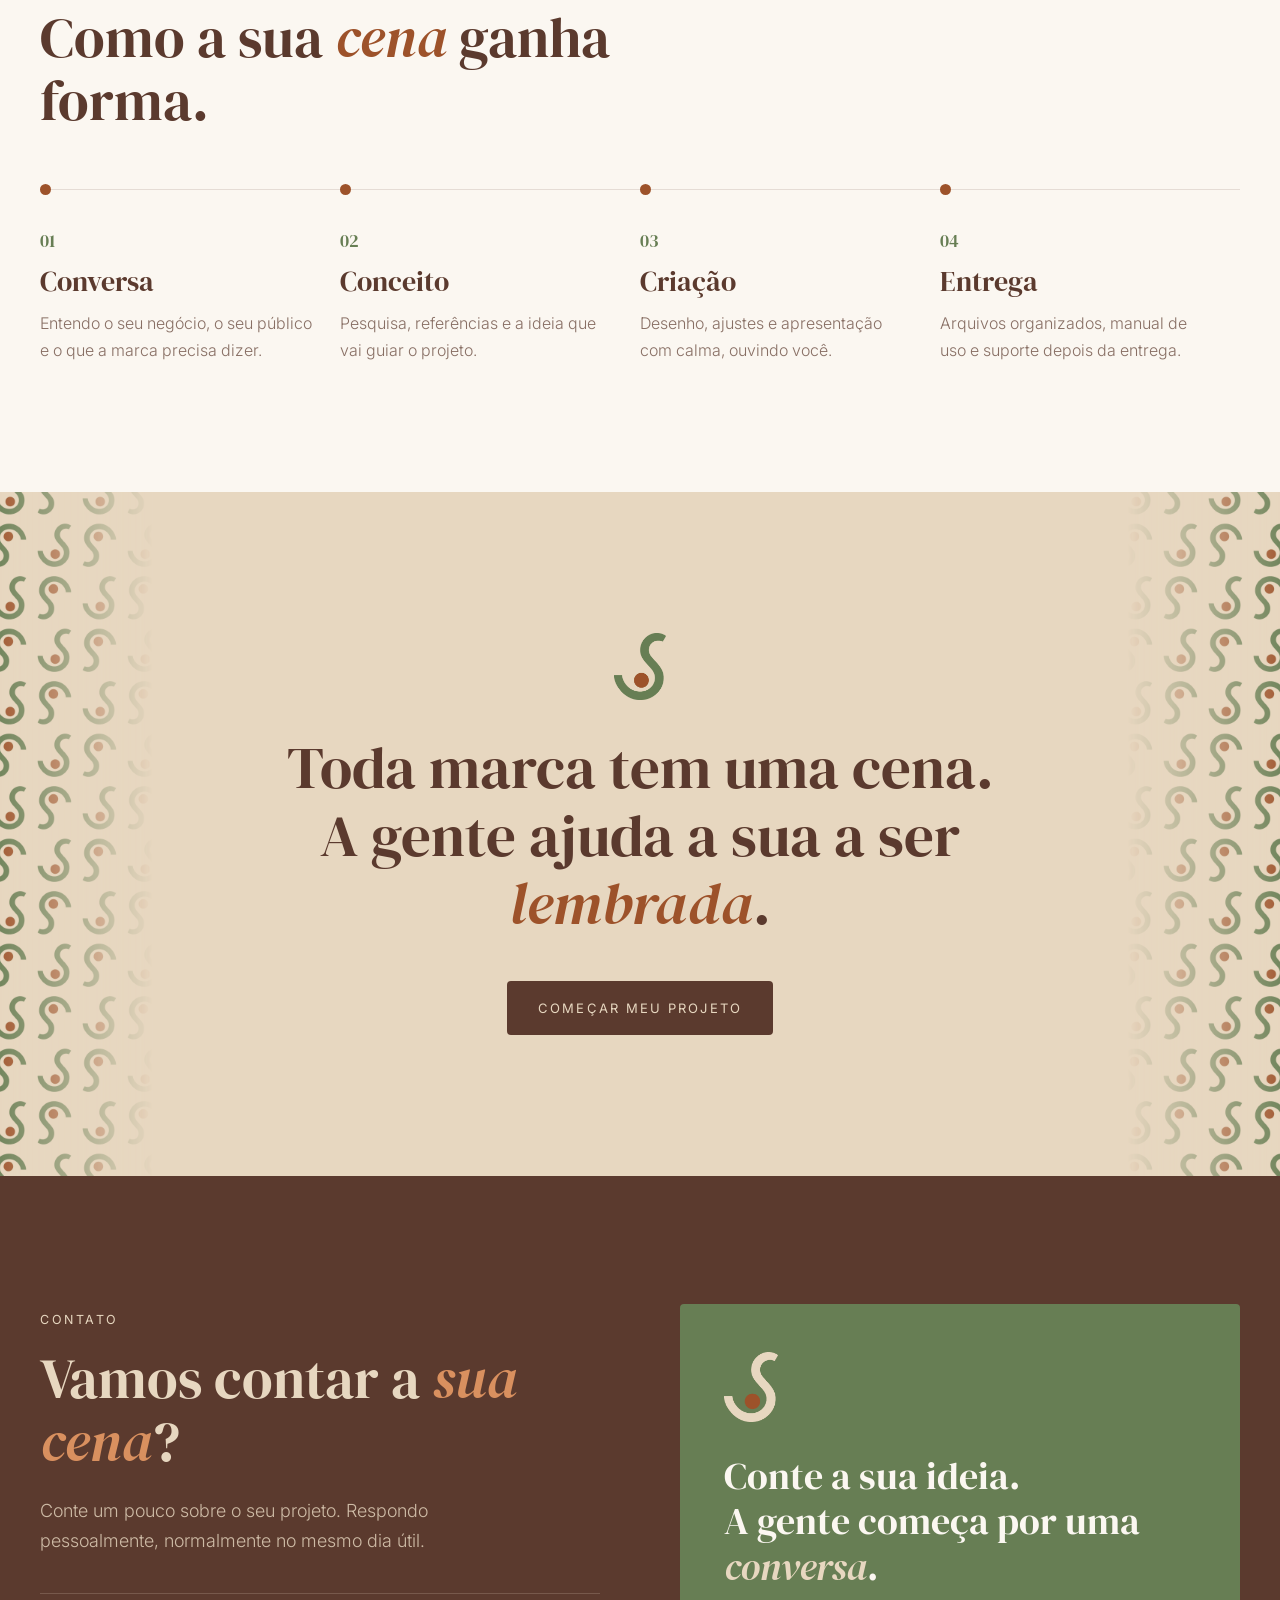
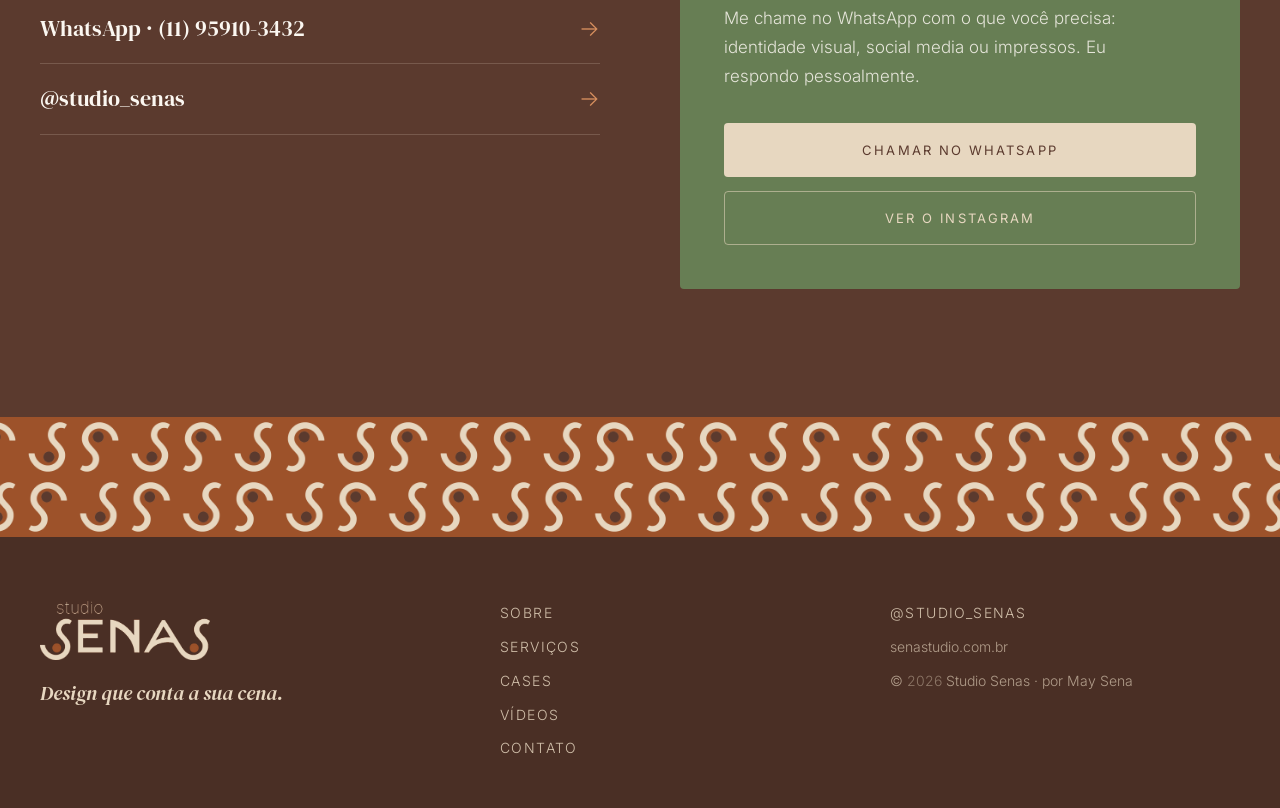
==== commit 97d6b61b: "Contato: troca formulário por card com WhatsApp e Instagram Co-Authored-By: Claude Opus 5.5 <noreply" ====
--- a/index.html
+++ b/index.html
@@ -20,7 +20,7 @@
   <link rel="preconnect" href="https://fonts.googleapis.com">
   <link rel="preconnect" href="https://fonts.gstatic.com" crossorigin>
   <link href="https://fonts.googleapis.com/css2?family=DM+Serif+Display:ital@0;1&family=Inter:wght@300;400;500&display=swap" rel="stylesheet">
-  <link rel="stylesheet" href="assets/css/style.css?v=202611101635">
+  <link rel="stylesheet" href="assets/css/style.css?v=202611101646">
 </head>
 <body>
 <!-- Google Tag Manager (noscript) -->
@@ -245,35 +245,19 @@
     <div class="contact__text">
       <span class="label label--light">Contato</span>
       <h2 class="section__title">Vamos contar a <em>sua cena</em>?</h2>
-      <p>Conte um pouco sobre o seu projeto pelo formulário ou chame direto no WhatsApp. Respondo pessoalmente, normalmente no mesmo dia útil.</p>
+      <p>Conte um pouco sobre o seu projeto. Respondo pessoalmente, normalmente no mesmo dia útil.</p>
       <ul class="contact__list">
         <li><a href="#" data-whatsapp-link>WhatsApp · (11) 95910-3432</a></li>
         <li><a href="https://instagram.com/studio_senas" target="_blank" rel="noopener">@studio_senas</a></li>
       </ul>
     </div>
-    <form class="form" id="contactForm" action="https://formsubmit.co/mayarasenarodrigues@gmail.com" method="POST" novalidate>
-      <input type="hidden" name="_subject" value="Novo contato pelo site Studio Senas">
-      <input type="hidden" name="_template" value="table">
-      <input type="hidden" name="_captcha" value="false">
-      <input type="hidden" name="_next" value="https://www.senastudio.com.br/?enviado=1#contato">
-      <div class="form__row">
-        <label>Nome<input type="text" name="nome" required autocomplete="name"></label>
-        <label>Empresa ou marca<input type="text" name="empresa" autocomplete="organization"></label>
-      </div>
-      <label>E-mail ou WhatsApp<input type="text" name="contato" required autocomplete="email" placeholder="Para eu te responder"></label>
-      <input type="text" name="_honey" class="form__honey" tabindex="-1" autocomplete="off" aria-hidden="true">
-      <label>Serviço
-        <select name="servico">
-          <option>Identidade visual</option>
-          <option>Social media</option>
-          <option>Materiais gráficos</option>
-          <option>Ainda não sei</option>
-        </select>
-      </label>
-      <label>Mensagem<textarea name="mensagem" rows="4" required placeholder="Conte sobre o seu projeto"></textarea></label>
-      <button type="submit" class="btn btn--bege btn--full" id="formBtn">Enviar mensagem</button>
-      <p class="form__note" id="formNote" role="status"></p>
-    </form>
+    <div class="contact-card">
+      <img class="contact-card__symbol" src="assets/img/simbolo-negativo.png" alt="" aria-hidden="true">
+      <p class="contact-card__title">Conte a sua ideia.<br>A gente começa por uma <em>conversa</em>.</p>
+      <p class="contact-card__text">Me chame no WhatsApp com o que você precisa: identidade visual, social media ou impressos. Eu respondo pessoalmente.</p>
+      <a href="#" class="btn btn--bege btn--full" data-whatsapp-link>Chamar no WhatsApp</a>
+      <a href="https://instagram.com/studio_senas" target="_blank" rel="noopener" class="btn btn--ghost-light btn--full">Ver o Instagram</a>
+    </div>
   </div>
 </section>
 
@@ -319,7 +303,7 @@
   </div>
 </div>
 
-<script src="assets/js/conteudo.js?v=202611101635"></script>
-<script src="assets/js/main.js?v=202611101635"></script>
+<script src="assets/js/conteudo.js?v=202611101646"></script>
+<script src="assets/js/main.js?v=202611101646"></script>
 </body>
 </html>
--- a/assets/css/style.css
+++ b/assets/css/style.css
@@ -541,6 +541,18 @@
   .form { padding: 28px 22px; }
   .form__row { grid-template-columns: 1fr; }
 }
+
+/* ---------- Card de contato ---------- */
+.contact-card {
+  position: relative; overflow: hidden; display: grid; gap: 14px;
+  background: var(--oliva); border-radius: var(--radius); padding: 48px 44px 44px;
+}
+.contact-card__symbol { width: 54px; height: auto; margin-bottom: 18px; }
+.contact-card__title { font-family: var(--serif); font-size: clamp(28px, 3vw, 38px); line-height: 1.2; color: var(--offwhite); }
+.contact-card__title em { color: var(--bege); }
+.contact-card__text { color: rgba(251, 247, 241, .85); margin-bottom: 18px; max-width: 42ch; }
+.contact-card .btn--ghost-light:hover { background: rgba(251, 247, 241, .1); }
+@media (max-width: 900px) { .contact-card { padding: 36px 24px 28px; } }
 
 /* ---------- Faixa de padrão e rodapé ---------- */
 .pattern-band { height: 120px; background: url(../img/padrao-ferrugem.png) center / 103px auto repeat var(--ferrugem); }
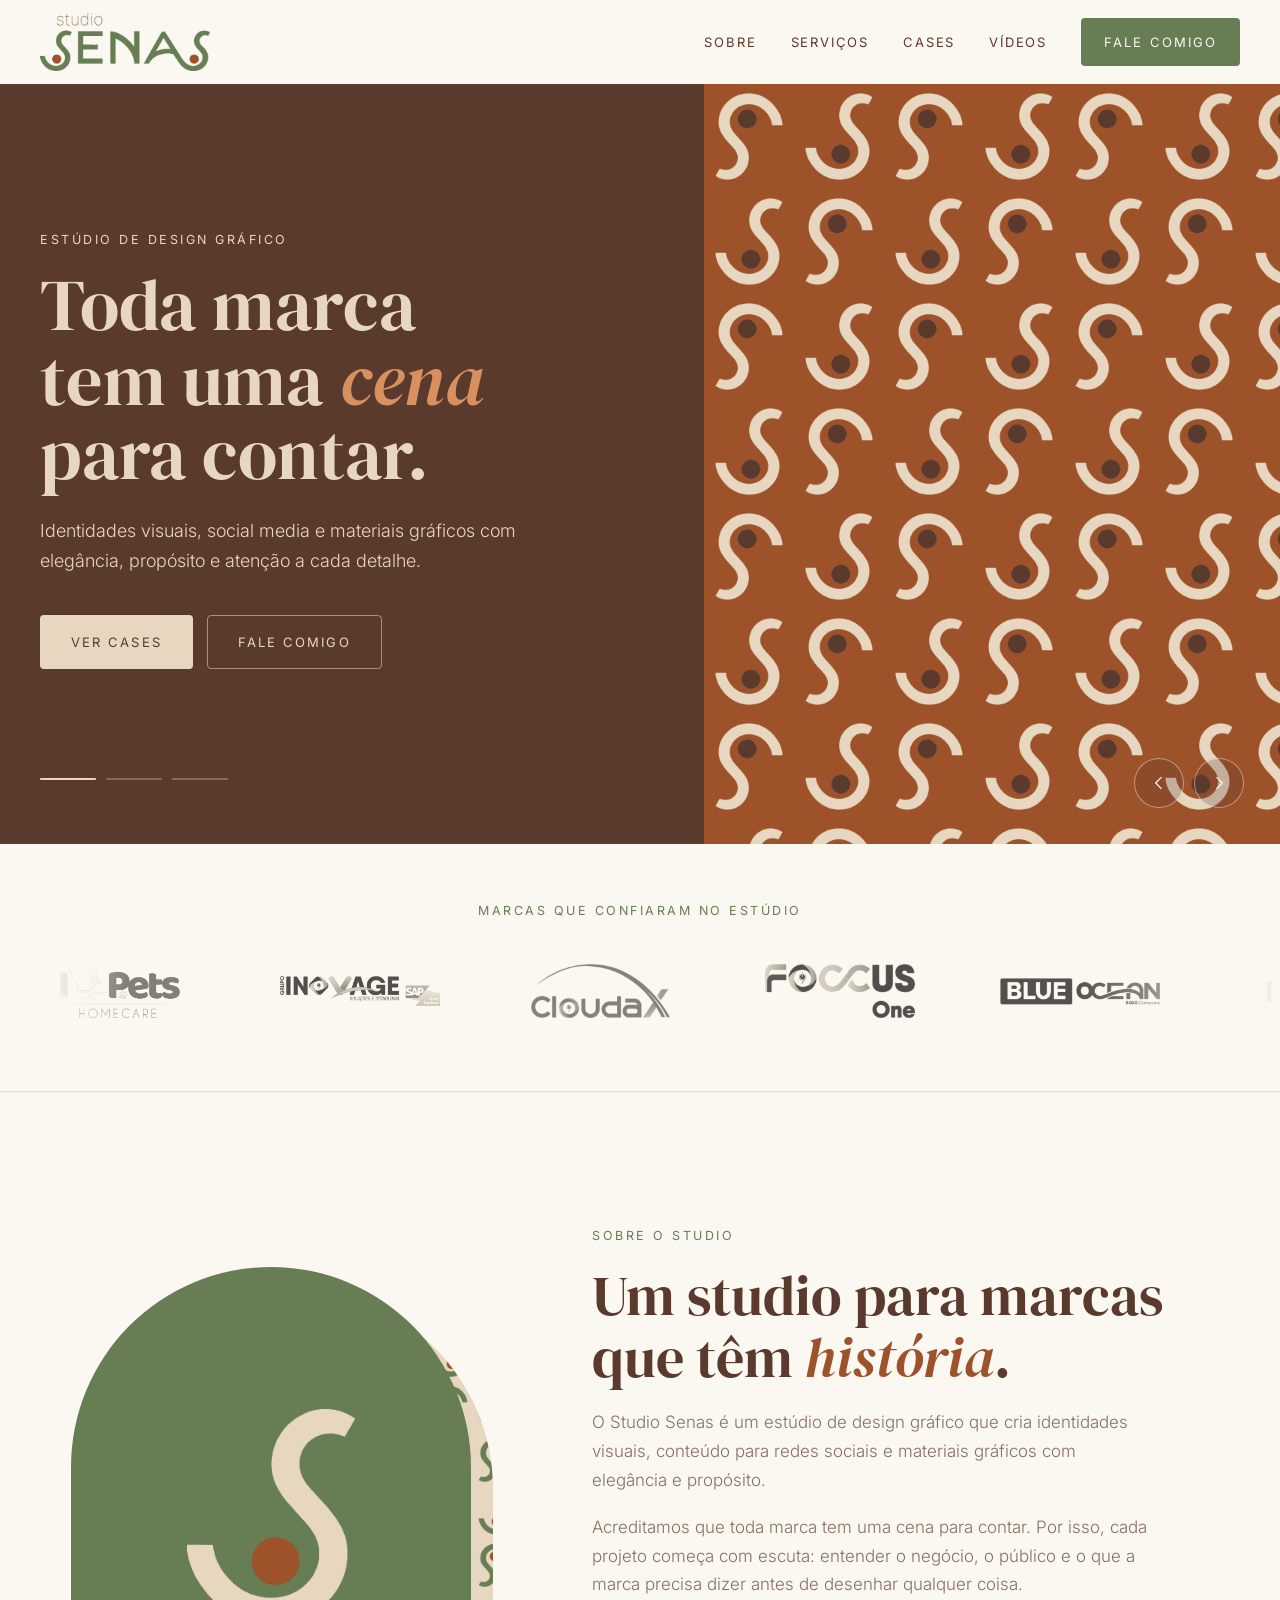
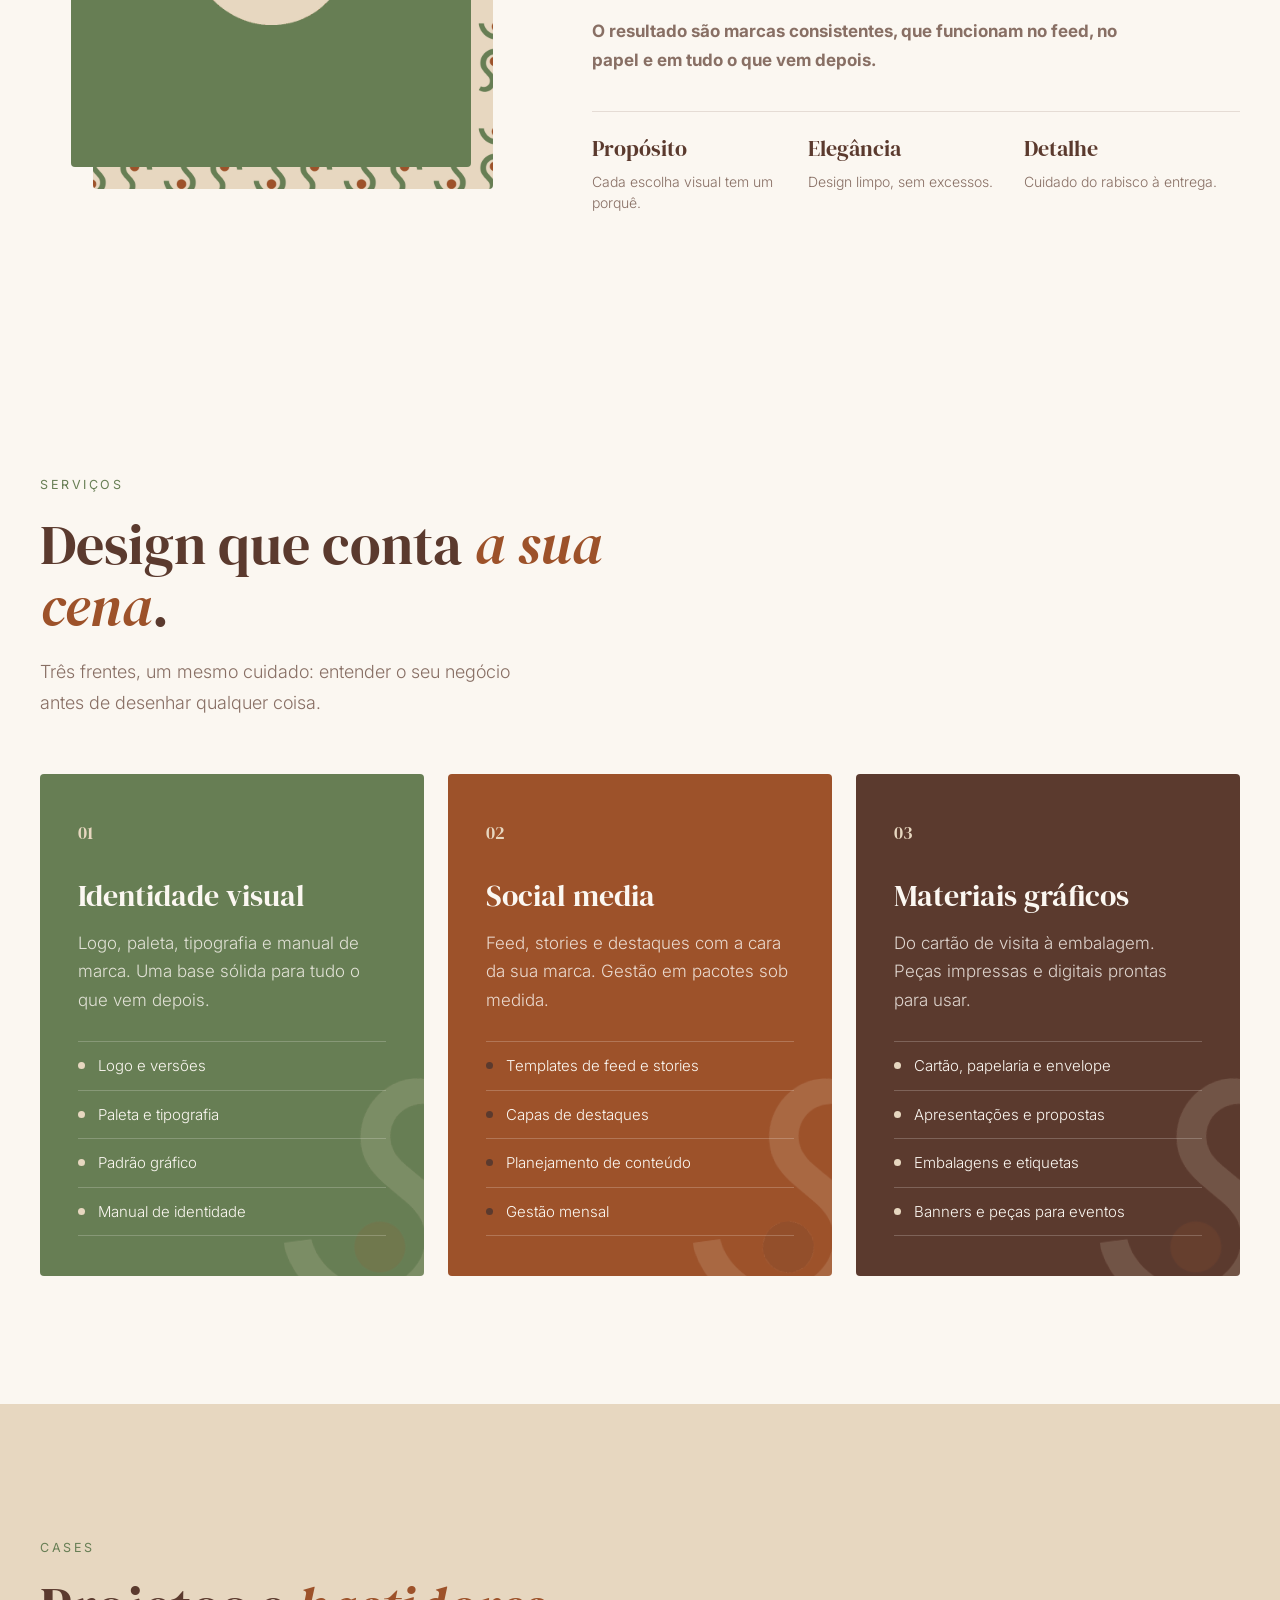
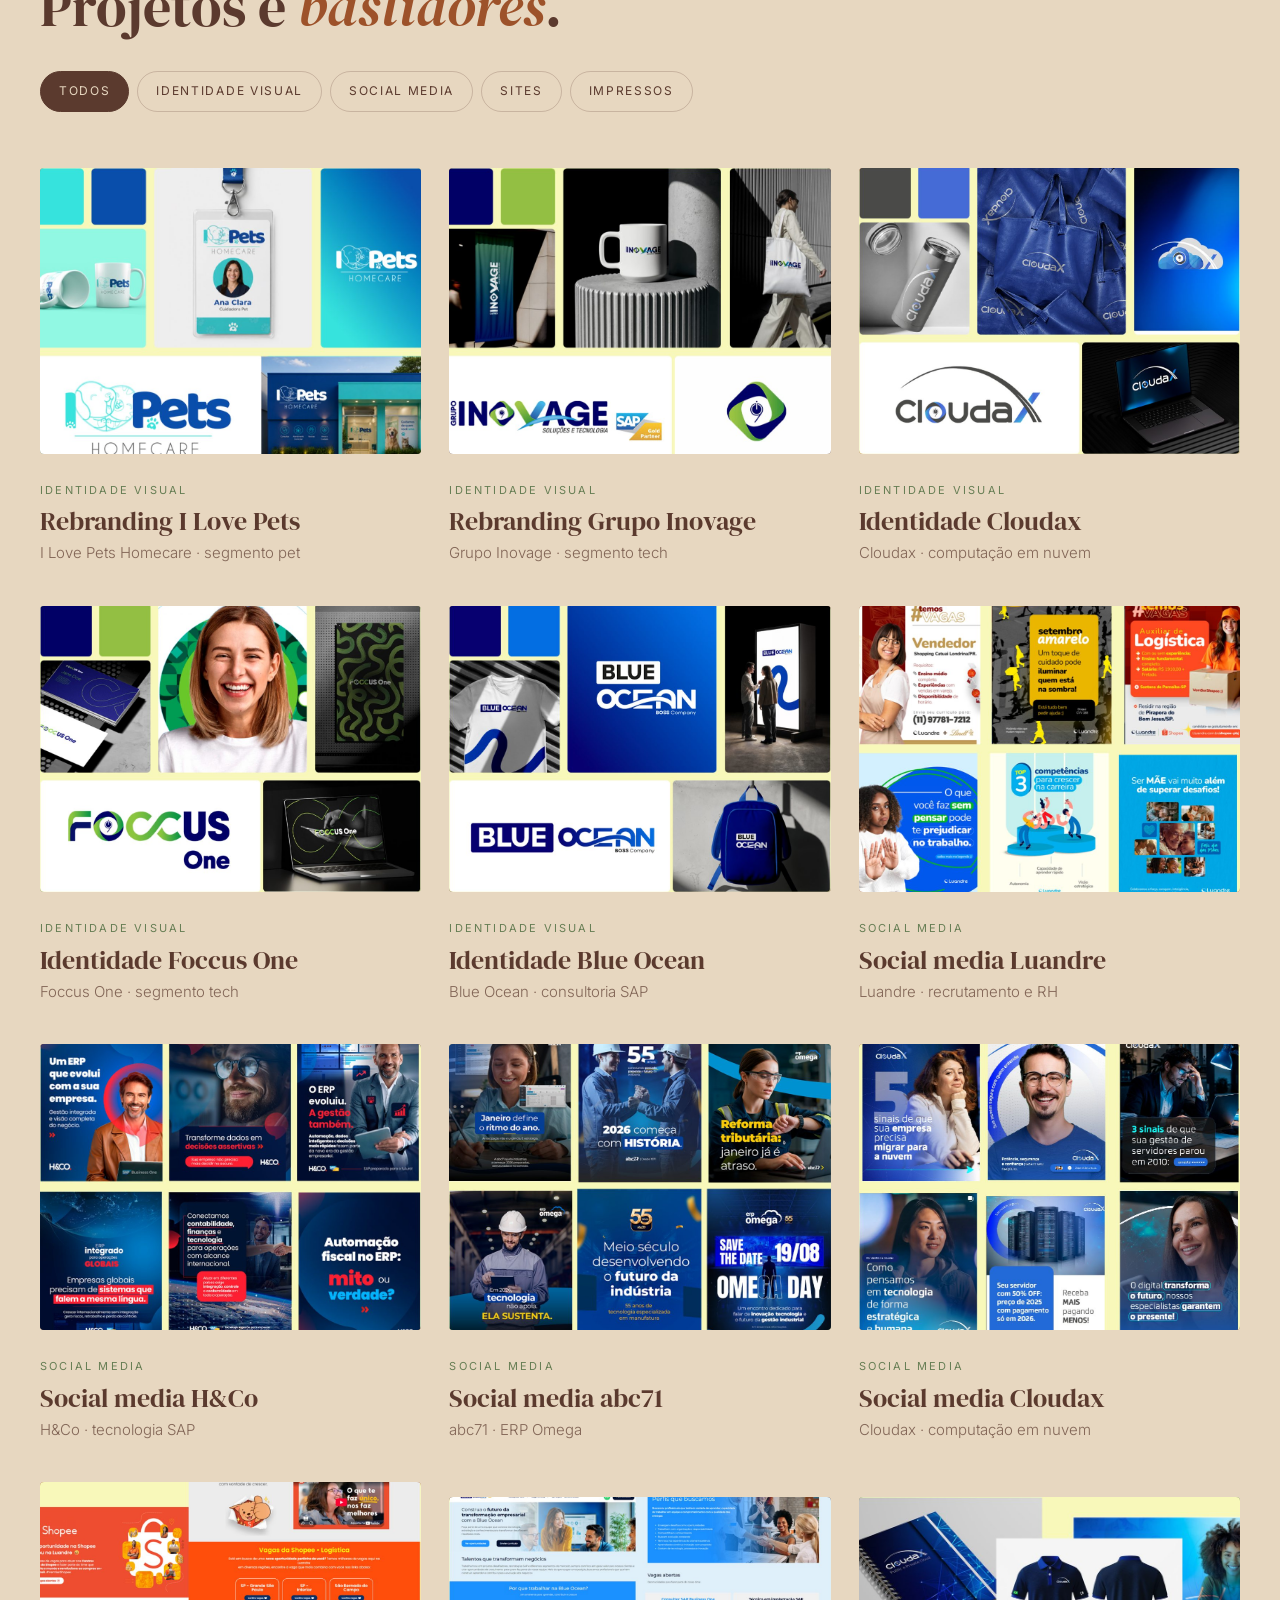
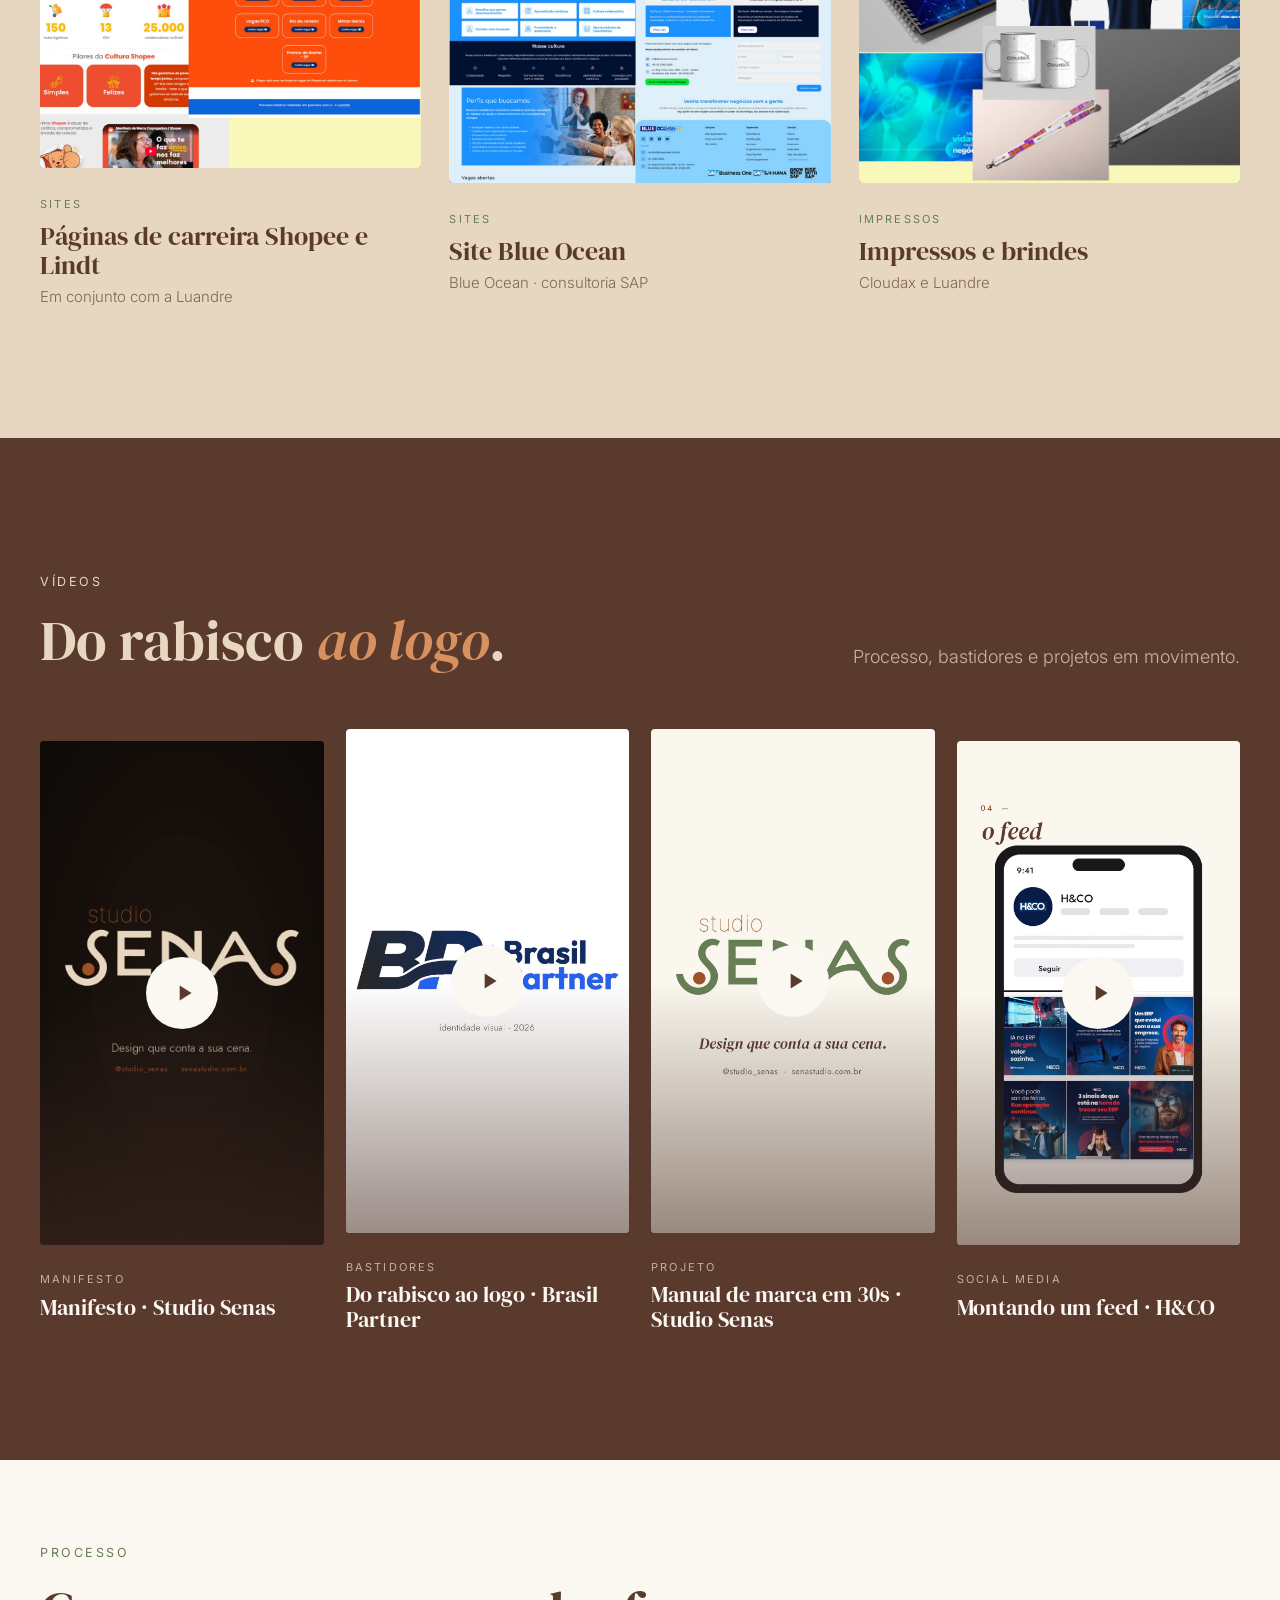
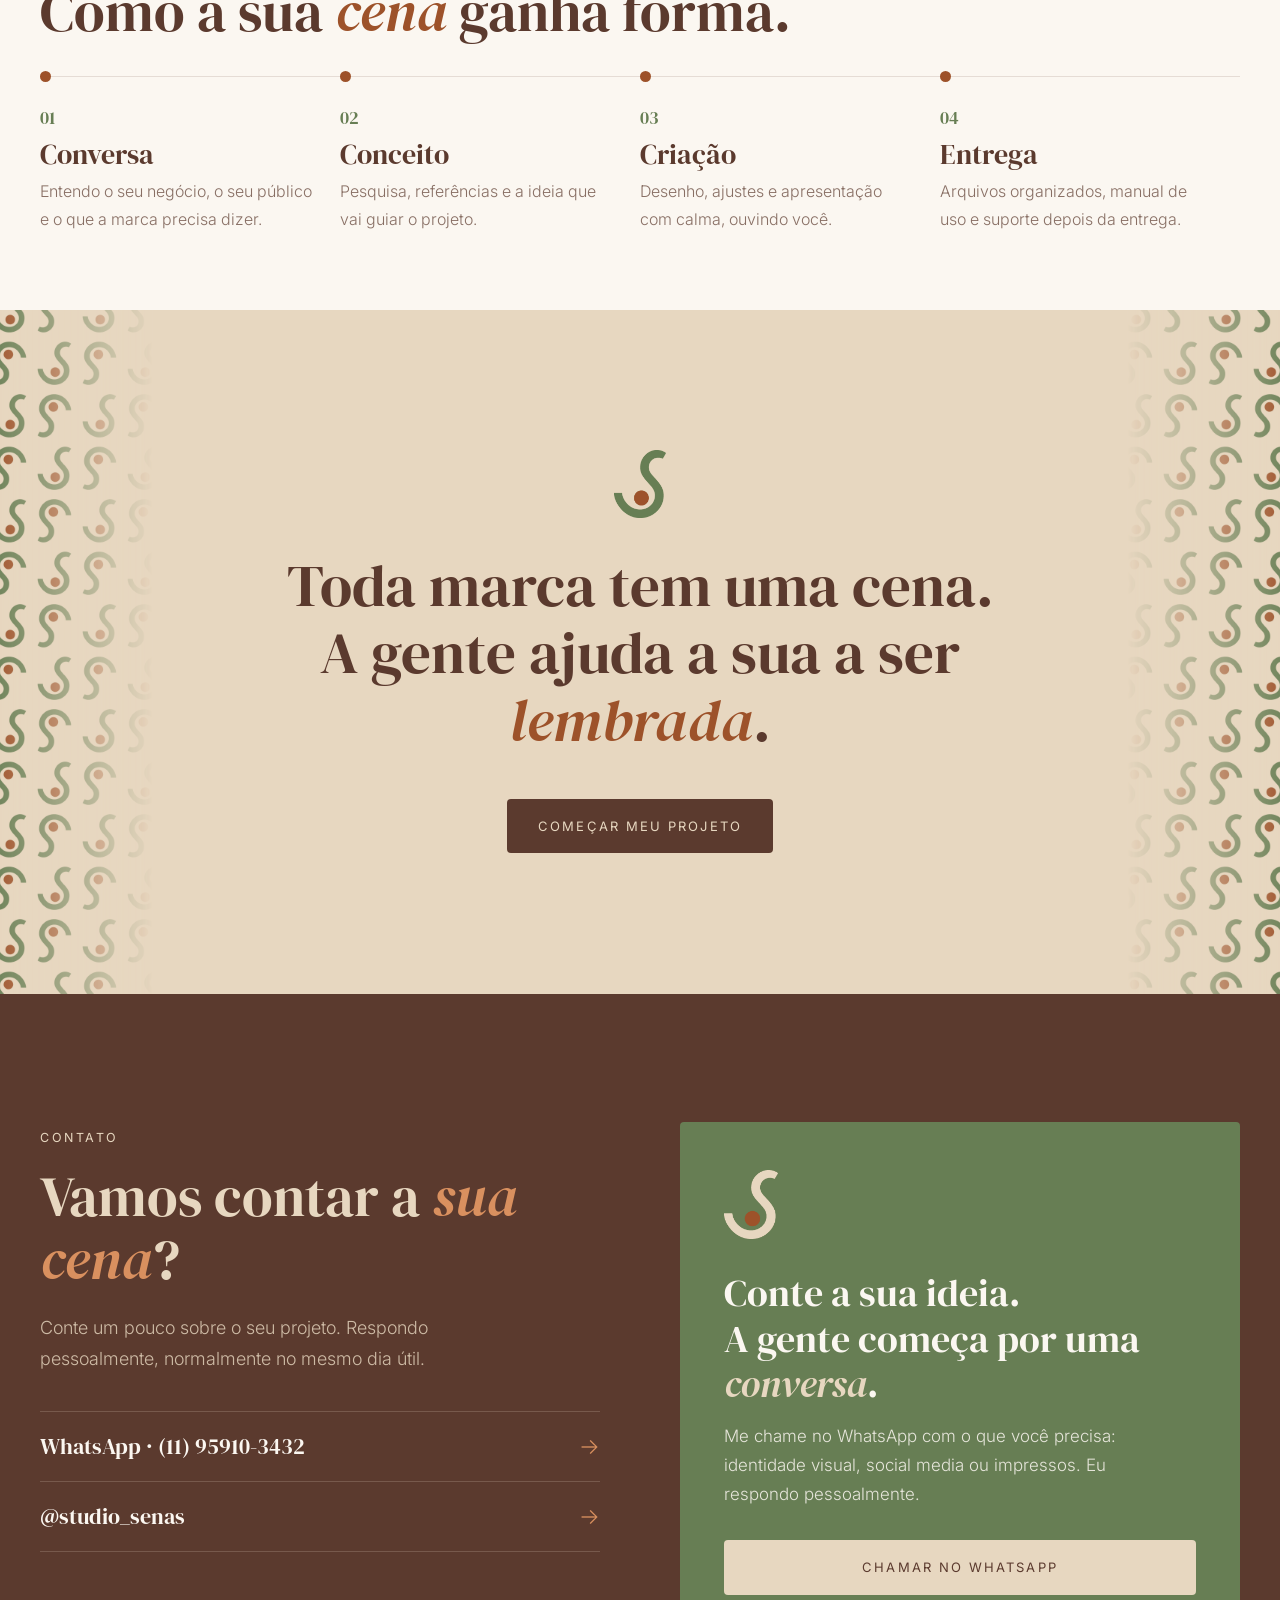
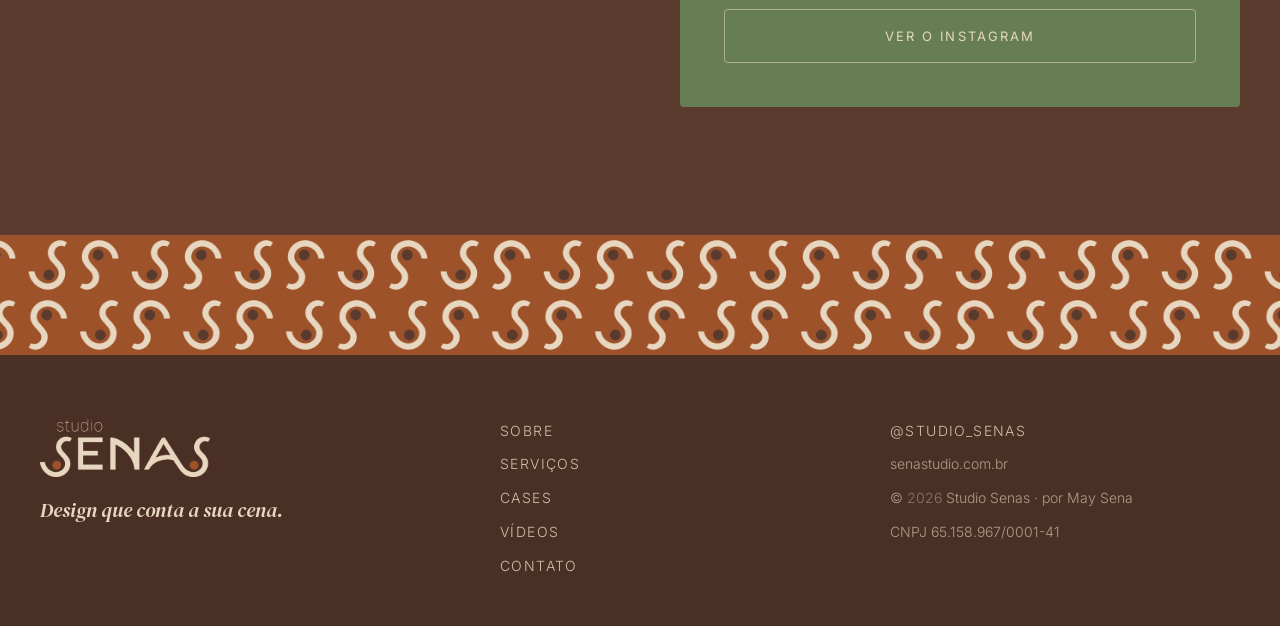
==== commit 091ec592: "Adiciona CNPJ no rodapé Co-Authored-By: Claude Opus 5.5 <noreply@anthropic.com> Claude-Session: http" ====
--- a/index.html
+++ b/index.html
@@ -283,6 +283,7 @@
       <a href="https://instagram.com/studio_senas" target="_blank" rel="noopener">@studio_senas</a>
       <span>senastudio.com.br</span>
       <span>© <span id="ano">2026</span> Studio Senas · por May Sena</span>
+      <span>CNPJ 65.158.967/0001-41</span>
     </div>
   </div>
 </footer>
--- a/assets/css/style.css
+++ b/assets/css/style.css
@@ -383,7 +383,7 @@
 @media (max-width: 600px) { .cases { grid-template-columns: 1fr; } }
 
 /* ---------- Vídeos ---------- */
-.videos { display: grid; grid-template-columns: repeat(4, 1fr); gap: 22px; }
+.videos { display: grid; grid-template-columns: repeat(var(--cols, 4), 1fr); gap: 22px; }
 .video { border: 0; background: transparent; padding: 0; text-align: left; color: var(--bege); }
 .video--h { grid-column: span 2; }
 .video__thumb {
@@ -647,3 +647,9 @@
 /* ---------- Animação de entrada ---------- */
 .reveal { opacity: 0; transform: translateY(26px); transition: opacity .8s var(--ease), transform .8s var(--ease); }
 .reveal.is-in { opacity: 1; transform: none; }
+
+/* ---------- Processo: versão mais compacta ---------- */
+#processo { padding: clamp(48px, 6vw, 80px) 0; }
+#processo .section__head { margin-bottom: 32px; max-width: none; }
+#processo .steps li { padding-top: 26px; }
+#processo .steps h3 { margin: 6px 0 8px; }
